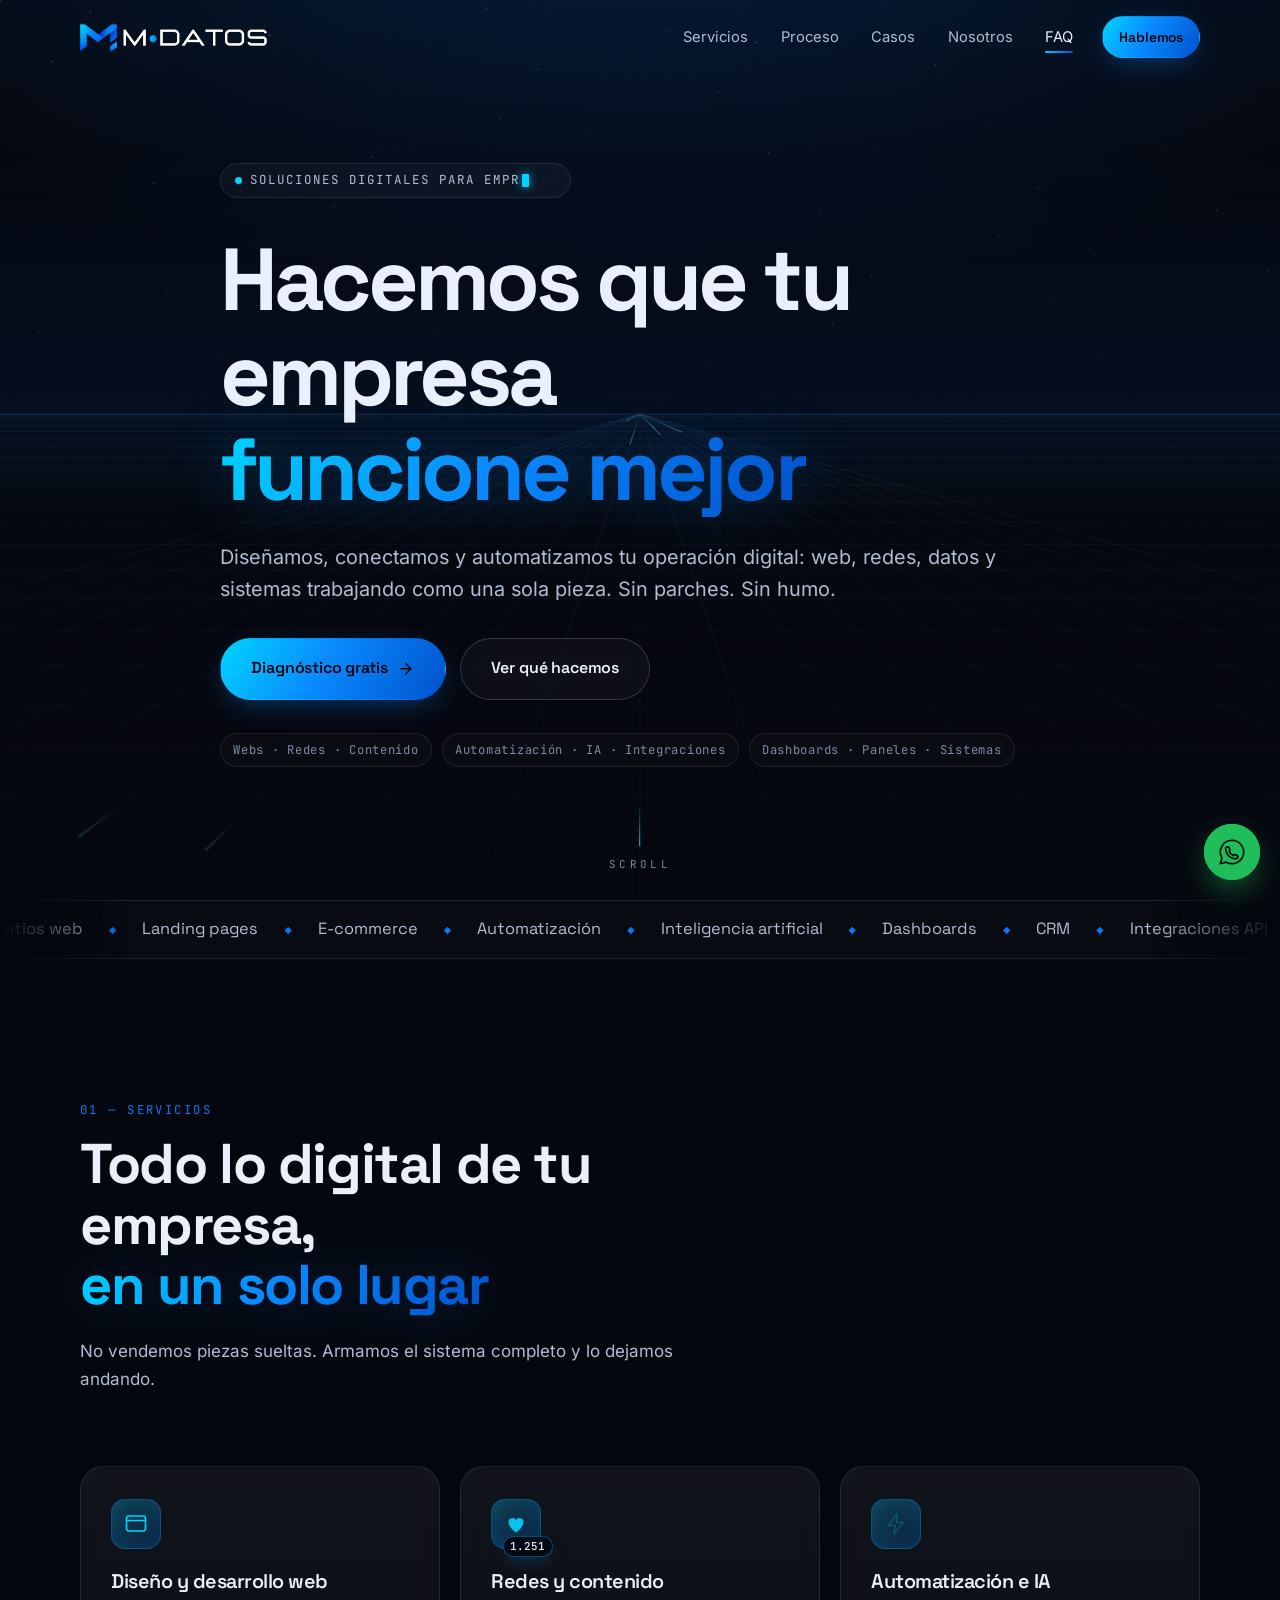
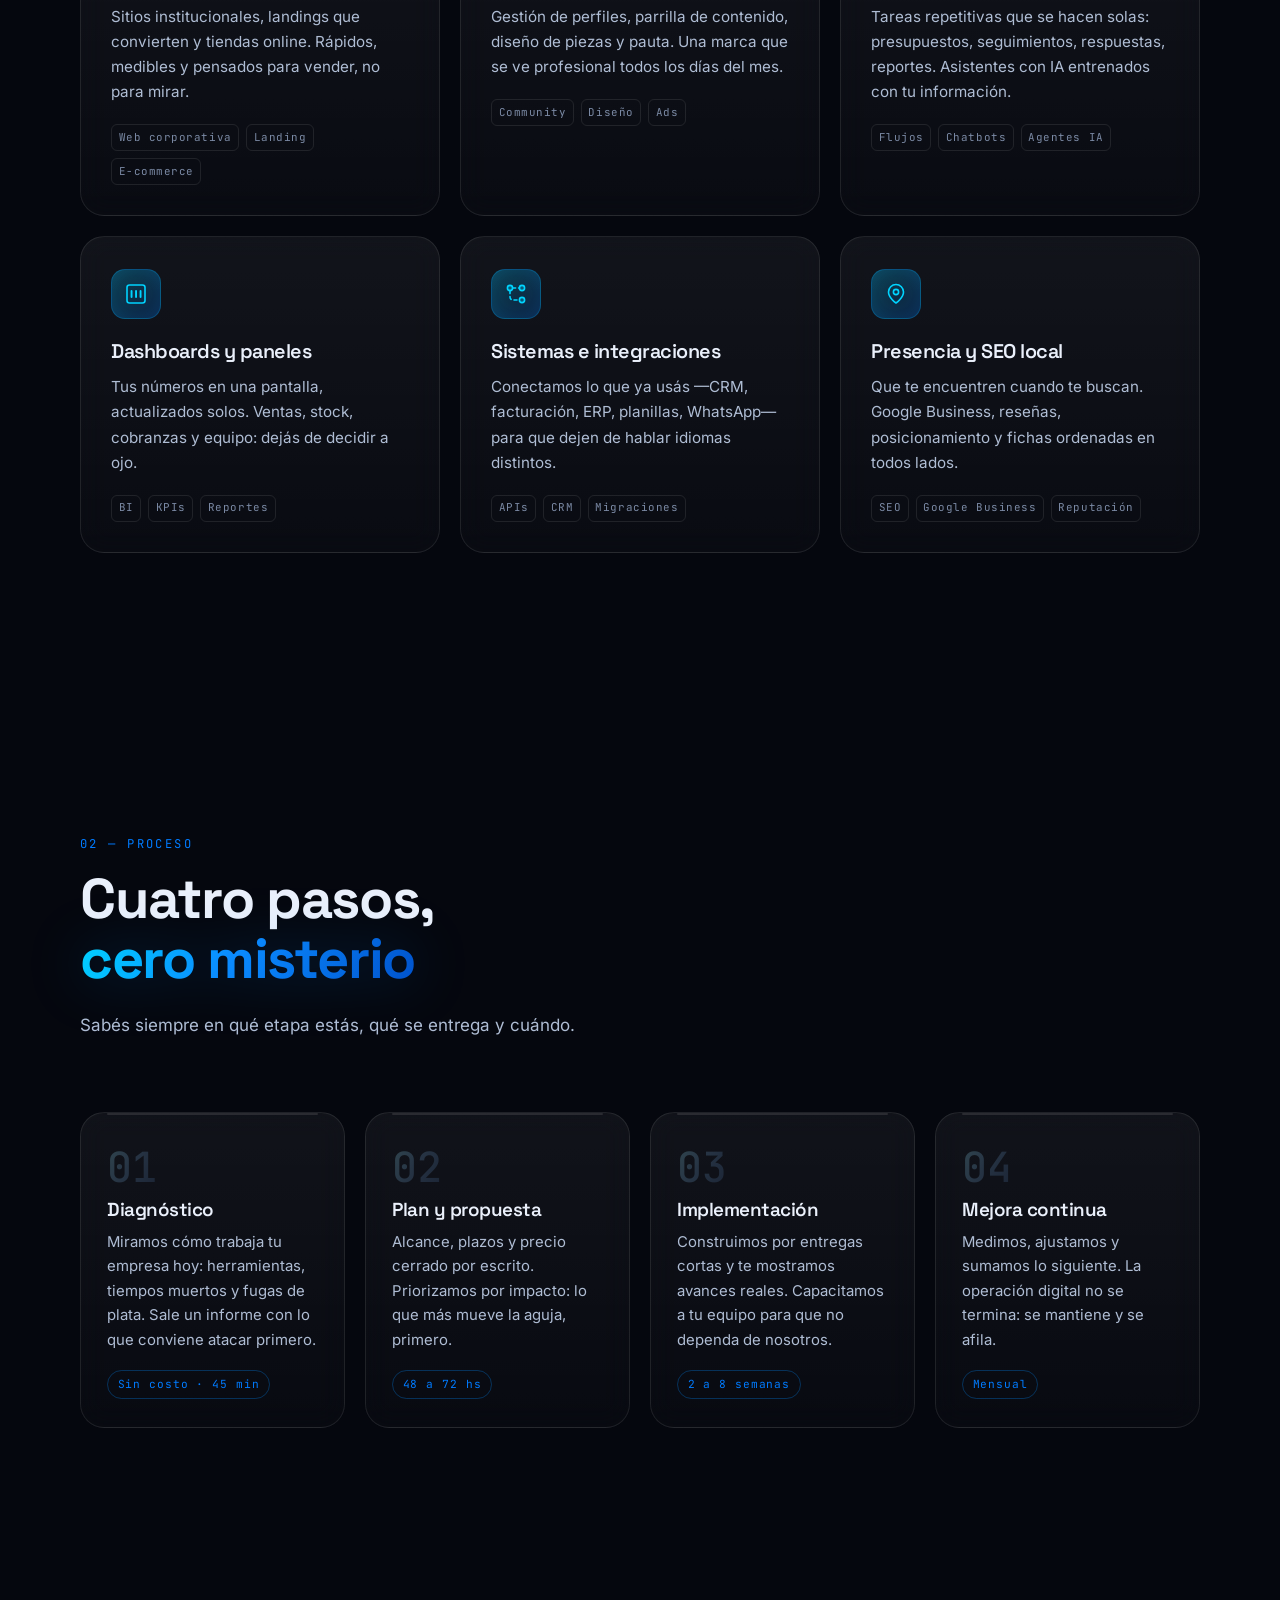
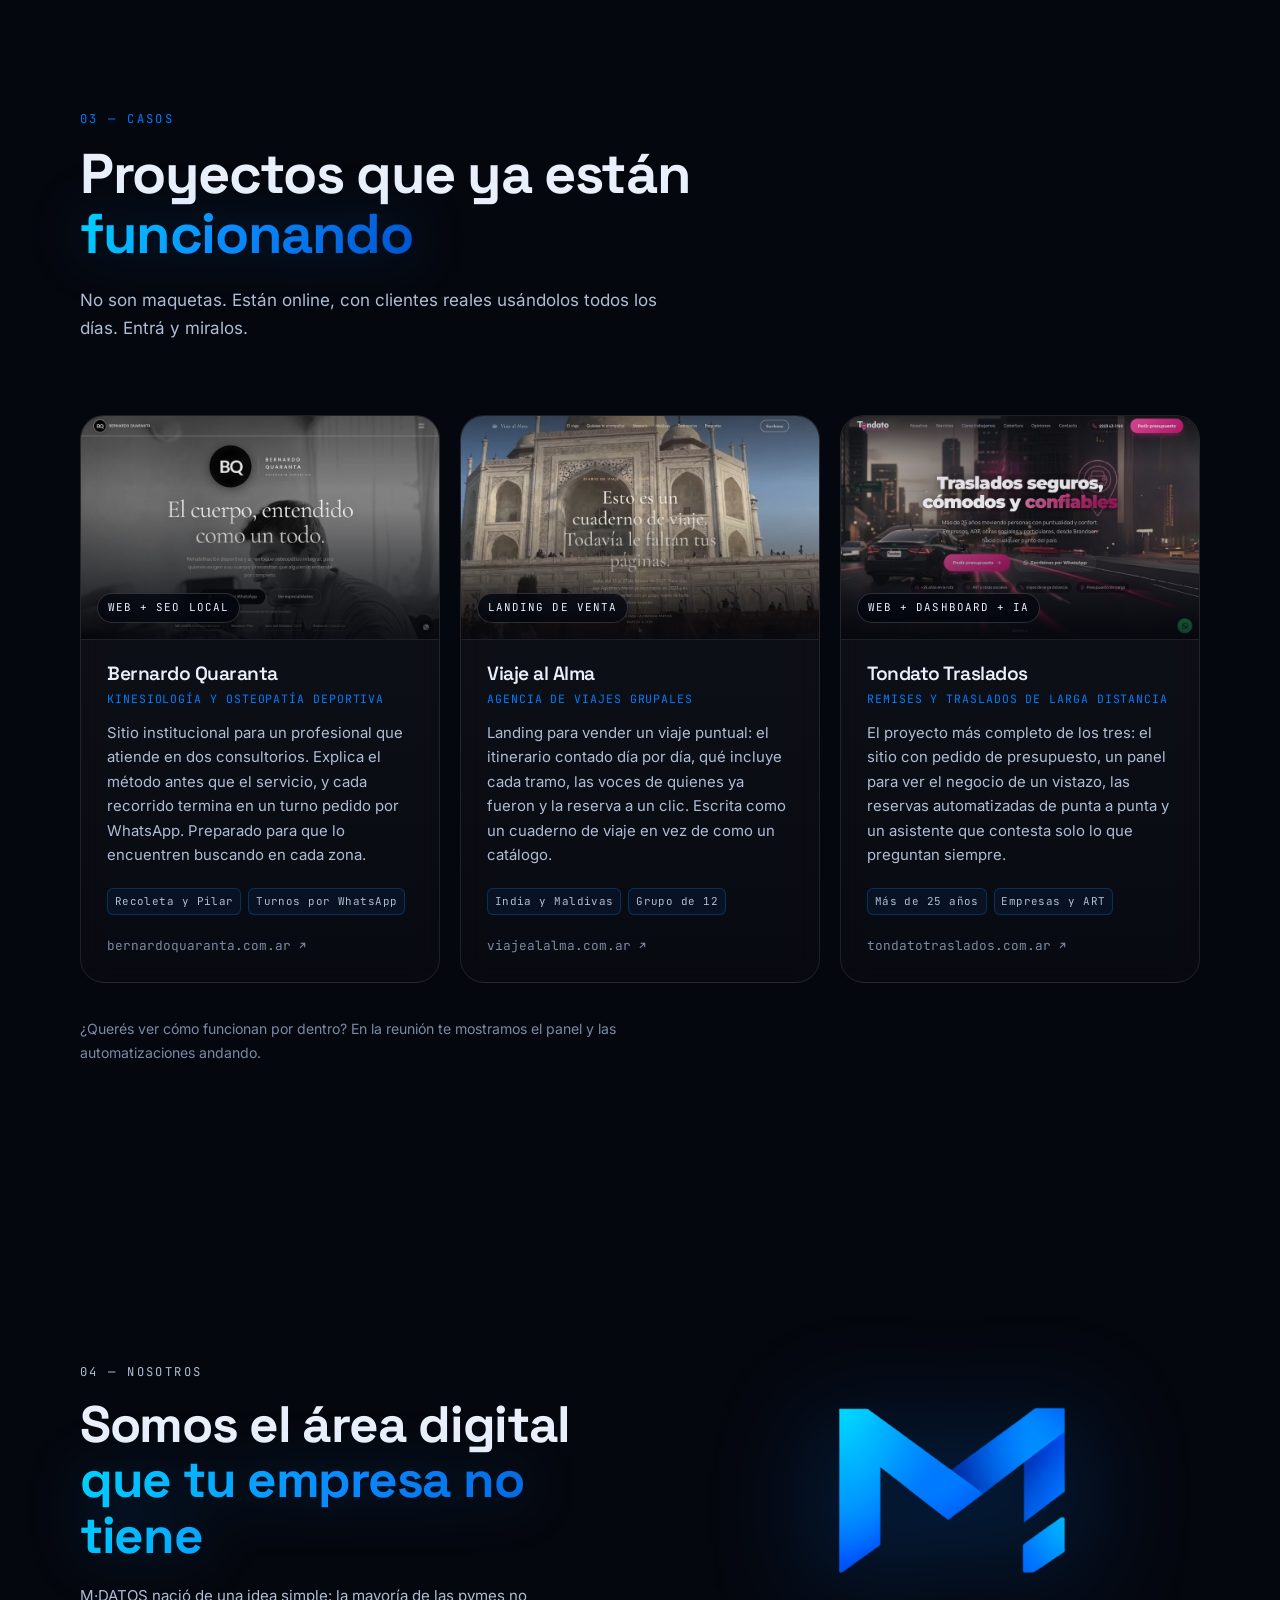
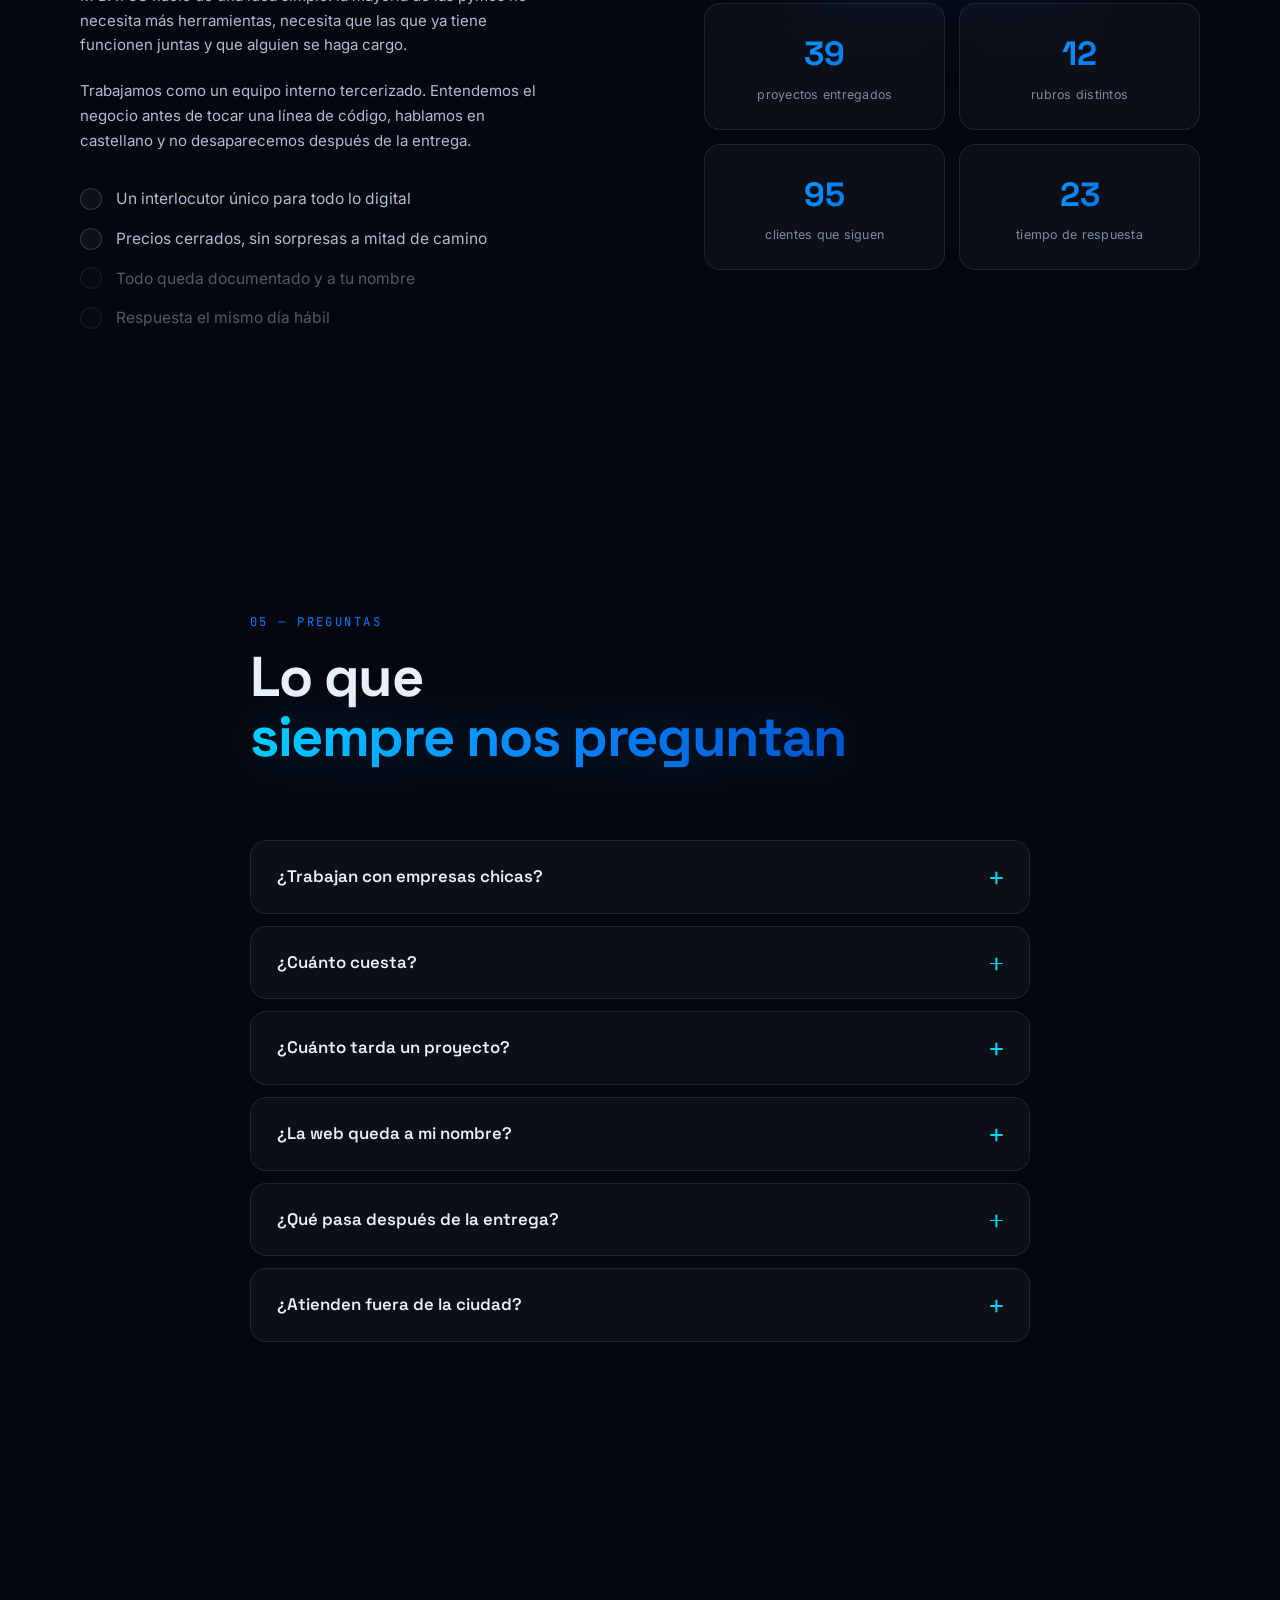
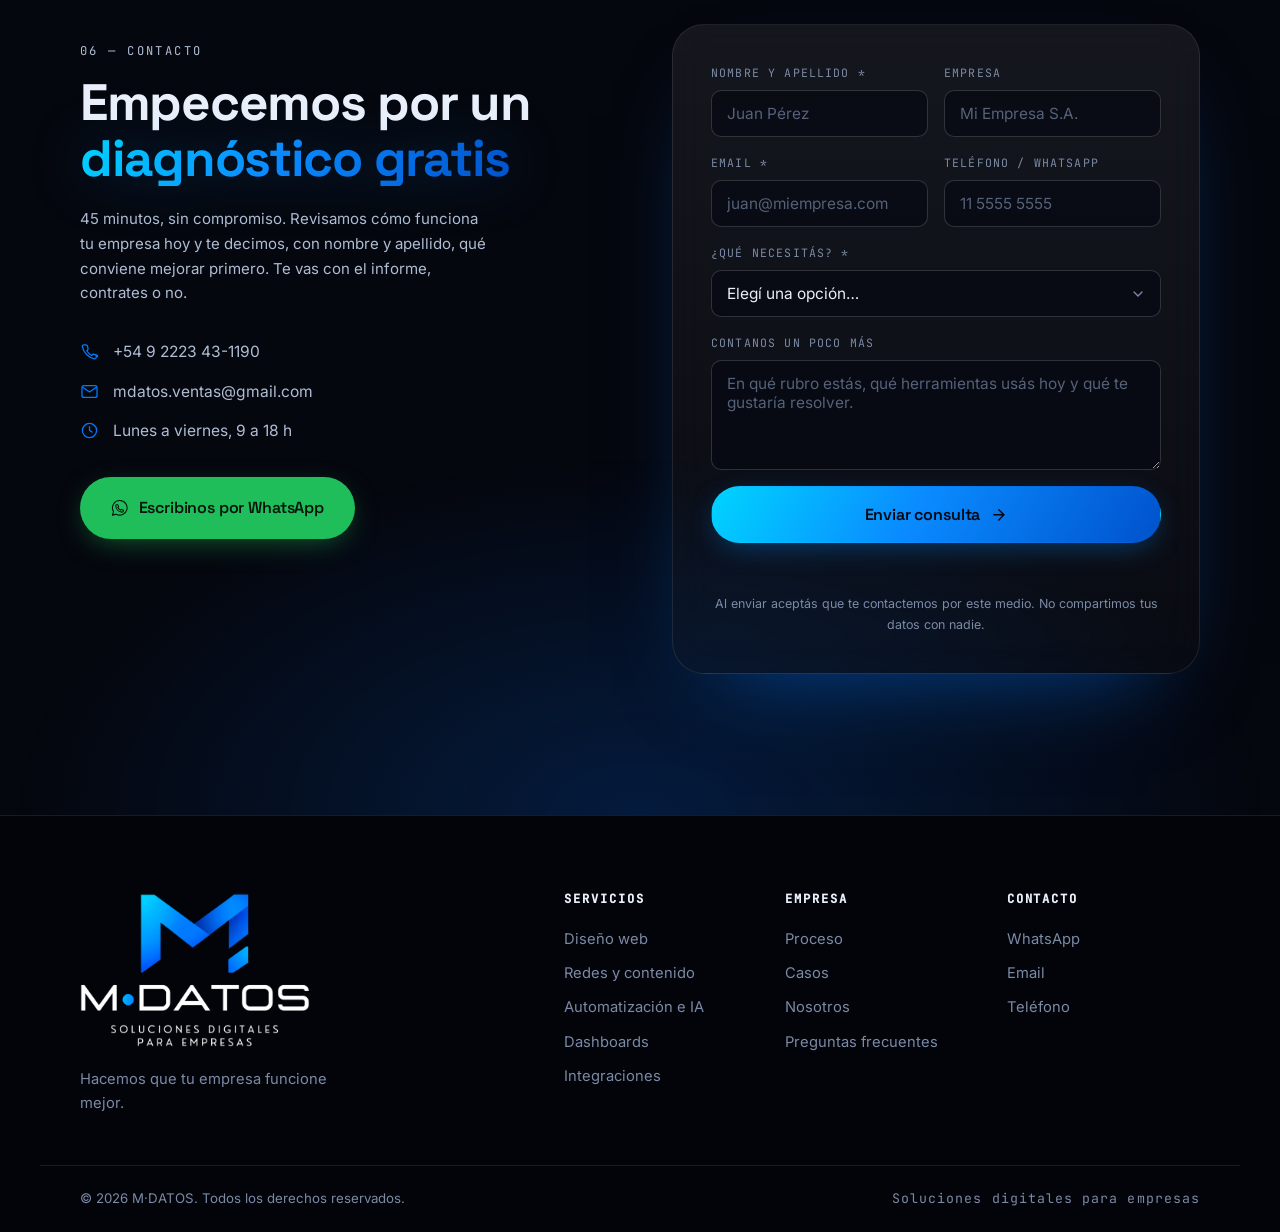
==== index.html @ f5fd7d8c "Dominio propio: og:image absoluto y salto de linea en CNAME Con mdatos.com.ar ya definido en el CNAM" ====
<!DOCTYPE html>
<html lang="es">
<head>
<meta charset="utf-8">
<meta name="viewport" content="width=device-width, initial-scale=1, viewport-fit=cover">
<title>M·DATOS — Soluciones digitales para empresas</title>
<meta name="description" content="Diseño web, redes, automatización con IA, dashboards e integraciones. Hacemos que tu empresa funcione mejor.">
<meta name="theme-color" content="#05070E">
<meta name="color-scheme" content="dark">

<link rel="icon" href="assets/brand/favicon.ico" sizes="any">
<link rel="icon" type="image/png" sizes="32x32" href="assets/brand/icon-32.png">
<link rel="apple-touch-icon" href="assets/brand/icon-180.png">
<link rel="manifest" href="site.webmanifest">
<link rel="canonical" href="https://mdatos.com.ar/">

<meta property="og:type" content="website">
<meta property="og:site_name" content="M·DATOS">
<meta property="og:title" content="M·DATOS — Soluciones digitales para empresas">
<meta property="og:description" content="Webs, redes, automatización con IA, dashboards e integraciones. Hacemos que tu empresa funcione mejor.">
<meta property="og:image" content="https://mdatos.com.ar/assets/brand/og.png">
<meta property="og:url" content="https://mdatos.com.ar/">
<meta property="og:image:width" content="1200">
<meta property="og:image:height" content="630">
<meta property="og:locale" content="es_AR">
<meta name="twitter:card" content="summary_large_image">

<link rel="preload" href="assets/fonts/space-grotesk-700-latin.woff2" as="font" type="font/woff2" crossorigin>
<link rel="preload" href="assets/fonts/inter-400-latin.woff2" as="font" type="font/woff2" crossorigin>
<link rel="stylesheet" href="assets/css/fonts.css">
<link rel="stylesheet" href="assets/css/style.css">
</head>
<body>

<!-- ============ FONDO ANIMADO (3 escenas encadenadas por scroll) ============ -->
<canvas id="fx" aria-hidden="true"></canvas>
<div class="fx-veil" aria-hidden="true"></div>
<div class="fx-grain" aria-hidden="true"></div>

<a class="skip" href="#servicios">Saltar al contenido</a>

<!-- ============ HEADER ============ -->
<header class="hdr" id="hdr">
  <div class="wrap hdr__in">
    <a class="hdr__logo" href="#top" aria-label="M·DATOS, inicio">
      <img src="assets/brand/logo-lockup-light.png" alt="M·DATOS" width="1382" height="200">
    </a>
    <nav class="nav" id="nav" aria-label="Principal">
      <a href="#servicios">Servicios</a>
      <a href="#proceso">Proceso</a>
      <a href="#casos">Casos</a>
      <a href="#nosotros">Nosotros</a>
      <a href="#faq">FAQ</a>
      <a class="btn btn--sm btn--primary" href="#contacto">Hablemos</a>
    </nav>
    <button class="burger" id="burger" aria-label="Abrir menú" aria-expanded="false" aria-controls="nav">
      <span></span><span></span><span></span>
    </button>
  </div>
</header>

<main id="top">

<!-- ============ HERO ============ -->
<section class="hero" id="hero">
  <div class="wrap hero__in">
    <p class="eyebrow reveal">
      <span class="dot"></span>
      <span class="type" data-type="Soluciones digitales para empresas">
        <span class="type__ghost" aria-hidden="true">Soluciones digitales para empresas</span>
        <span class="type__out" aria-hidden="true"></span>
      </span>
    </p>

    <h1 class="hero__title reveal" data-delay="1">
      Hacemos que tu empresa
      <span class="grad">funcione mejor</span>
    </h1>

    <p class="hero__sub reveal" data-delay="2">
      Diseñamos, conectamos y automatizamos tu operación digital: web, redes, datos y sistemas
      trabajando como una sola pieza. Sin parches. Sin humo.
    </p>

    <div class="hero__cta reveal" data-delay="3">
      <a class="btn btn--primary btn--lg" href="#contacto">
        Diagnóstico gratis
        <svg viewBox="0 0 24 24" aria-hidden="true"><path d="M5 12h13M12 5l7 7-7 7"/></svg>
      </a>
      <a class="btn btn--ghost btn--lg" href="#servicios">Ver qué hacemos</a>
    </div>

    <ul class="hero__pills reveal" data-delay="4">
      <li>Webs · Redes · Contenido</li>
      <li>Automatización · IA · Integraciones</li>
      <li>Dashboards · Paneles · Sistemas</li>
    </ul>
  </div>

  <div class="hero__scroll" aria-hidden="true"><span></span>scroll</div>
</section>

<!-- ============ MARQUEE ============ -->
<div class="marquee" aria-hidden="true">
  <div class="marquee__track">
    <span>Sitios web</span><i>◆</i><span>Landing pages</span><i>◆</i><span>E-commerce</span><i>◆</i>
    <span>Automatización</span><i>◆</i><span>Inteligencia artificial</span><i>◆</i><span>Dashboards</span><i>◆</i>
    <span>CRM</span><i>◆</i><span>Integraciones API</span><i>◆</i><span>Redes sociales</span><i>◆</i>
    <span>SEO local</span><i>◆</i><span>Identidad visual</span><i>◆</i><span>Soporte</span><i>◆</i>
  </div>
</div>

<!-- ============ SERVICIOS ============ -->
<section class="sec" id="servicios">
  <div class="wrap">
    <header class="sec__head reveal">
      <p class="kicker">01 — Servicios</p>
      <h2>Todo lo digital de tu empresa,<br><span class="grad">en un solo lugar</span></h2>
      <p class="sec__lead">No vendemos piezas sueltas. Armamos el sistema completo y lo dejamos andando.</p>
    </header>

    <div class="grid grid--3">

      <article class="card reveal" data-delay="1">
        <div class="card__ico">
          <svg viewBox="0 0 24 24" class="ai ai-web" aria-hidden="true">
            <rect x="2.5" y="4" width="19" height="15" rx="2.5"/>
            <path d="M2.5 8.5h19"/>
            <circle class="d d1" cx="5.8" cy="6.2" r=".75"/>
            <circle class="d d2" cx="8.3" cy="6.2" r=".75"/>
            <path class="ln l1" pathLength="1" d="M6 12h10"/>
            <path class="ln l2" pathLength="1" d="M6 15.2h6.5"/>
          </svg>
        </div>
        <h3>Diseño y desarrollo web</h3>
        <p>Sitios institucionales, landings que convierten y tiendas online. Rápidos, medibles y pensados para vender, no para mirar.</p>
        <ul class="tags"><li>Web corporativa</li><li>Landing</li><li>E-commerce</li></ul>
      </article>

      <article class="card reveal" data-delay="2">
        <div class="card__ico card__ico--likes">
          <svg viewBox="0 0 24 24" class="ai ai-like" aria-hidden="true">
            <path class="heart" d="M12 20.3c-1.1-.9-7.4-5-7.4-9.9A4 4 0 0 1 12 8a4 4 0 0 1 7.4 2.4c0 4.9-6.3 9-7.4 9.9Z"/>
            <circle class="ping" cx="12" cy="12" r="9"/>
          </svg>
          <span class="likes" data-likes aria-hidden="true">1.248</span>
        </div>
        <h3>Redes y contenido</h3>
        <p>Gestión de perfiles, parrilla de contenido, diseño de piezas y pauta. Una marca que se ve profesional todos los días del mes.</p>
        <ul class="tags"><li>Community</li><li>Diseño</li><li>Ads</li></ul>
      </article>

      <article class="card reveal" data-delay="3">
        <div class="card__ico">
          <svg viewBox="0 0 24 24" class="ai ai-bolt" aria-hidden="true">
            <path class="bolt-bg" d="M13 2 4.5 13.5H11L10 22l9-11.5h-6.5L13 2Z"/>
            <path class="bolt" pathLength="1" d="M13 2 4.5 13.5H11L10 22l9-11.5h-6.5L13 2Z"/>
          </svg>
        </div>
        <h3>Automatización e IA</h3>
        <p>Tareas repetitivas que se hacen solas: presupuestos, seguimientos, respuestas, reportes. Asistentes con IA entrenados con tu información.</p>
        <ul class="tags"><li>Flujos</li><li>Chatbots</li><li>Agentes IA</li></ul>
      </article>

      <article class="card reveal" data-delay="1">
        <div class="card__ico">
          <svg viewBox="0 0 24 24" class="ai ai-bars" aria-hidden="true">
            <rect x="3" y="3" width="18" height="18" rx="2.5"/>
            <rect class="b b1" x="6.6" y="8" width="1.9" height="8" rx=".95"/>
            <rect class="b b2" x="11.1" y="8" width="1.9" height="8" rx=".95"/>
            <rect class="b b3" x="15.6" y="8" width="1.9" height="8" rx=".95"/>
          </svg>
        </div>
        <h3>Dashboards y paneles</h3>
        <p>Tus números en una pantalla, actualizados solos. Ventas, stock, cobranzas y equipo: dejás de decidir a ojo.</p>
        <ul class="tags"><li>BI</li><li>KPIs</li><li>Reportes</li></ul>
      </article>

      <article class="card reveal" data-delay="2">
        <div class="card__ico">
          <svg viewBox="0 0 24 24" class="ai ai-net" aria-hidden="true">
            <path class="wire" d="M8.6 6H15.4M6 8.6V15a3 3 0 0 0 3 3h6.4"/>
            <circle class="n n1" cx="6" cy="6" r="2.6"/>
            <circle class="n n2" cx="18" cy="6" r="2.6"/>
            <circle class="n n3" cx="18" cy="18" r="2.6"/>
          </svg>
        </div>
        <h3>Sistemas e integraciones</h3>
        <p>Conectamos lo que ya usás —CRM, facturación, ERP, planillas, WhatsApp— para que dejen de hablar idiomas distintos.</p>
        <ul class="tags"><li>APIs</li><li>CRM</li><li>Migraciones</li></ul>
      </article>

      <article class="card reveal" data-delay="3">
        <div class="card__ico">
          <svg viewBox="0 0 24 24" class="ai ai-pin" aria-hidden="true">
            <circle class="radar" cx="12" cy="10" r="4"/>
            <g class="pin">
              <path d="M12 21s7.5-5.2 7.5-11a7.5 7.5 0 0 0-15 0c0 5.8 7.5 11 7.5 11Z"/>
              <circle cx="12" cy="10" r="2.6"/>
            </g>
          </svg>
        </div>
        <h3>Presencia y SEO local</h3>
        <p>Que te encuentren cuando te buscan. Google Business, reseñas, posicionamiento y fichas ordenadas en todos lados.</p>
        <ul class="tags"><li>SEO</li><li>Google Business</li><li>Reputación</li></ul>
      </article>

    </div>
  </div>
</section>

<!-- ============ PROCESO ============ -->
<section class="sec" id="proceso">
  <div class="wrap">
    <header class="sec__head reveal">
      <p class="kicker">02 — Proceso</p>
      <h2>Cuatro pasos,<br><span class="grad">cero misterio</span></h2>
      <p class="sec__lead">Sabés siempre en qué etapa estás, qué se entrega y cuándo.</p>
    </header>

    <ol class="steps">
      <li class="step reveal" data-delay="1">
        <span class="step__n">01</span>
        <h3>Diagnóstico</h3>
        <p>Miramos cómo trabaja tu empresa hoy: herramientas, tiempos muertos y fugas de plata. Sale un informe con lo que conviene atacar primero.</p>
        <span class="step__meta">Sin costo · 45 min</span>
      </li>
      <li class="step reveal" data-delay="2">
        <span class="step__n">02</span>
        <h3>Plan y propuesta</h3>
        <p>Alcance, plazos y precio cerrado por escrito. Priorizamos por impacto: lo que más mueve la aguja, primero.</p>
        <span class="step__meta">48 a 72 hs</span>
      </li>
      <li class="step reveal" data-delay="3">
        <span class="step__n">03</span>
        <h3>Implementación</h3>
        <p>Construimos por entregas cortas y te mostramos avances reales. Capacitamos a tu equipo para que no dependa de nosotros.</p>
        <span class="step__meta">2 a 8 semanas</span>
      </li>
      <li class="step reveal" data-delay="4">
        <span class="step__n">04</span>
        <h3>Mejora continua</h3>
        <p>Medimos, ajustamos y sumamos lo siguiente. La operación digital no se termina: se mantiene y se afila.</p>
        <span class="step__meta">Mensual</span>
      </li>
    </ol>
  </div>
</section>

<!-- ============ CASOS ============ -->
<section class="sec" id="casos">
  <div class="wrap">
    <header class="sec__head reveal">
      <p class="kicker">03 — Casos</p>
      <h2>Proyectos que ya están <span class="grad">funcionando</span></h2>
      <p class="sec__lead">No son maquetas. Están online, con clientes reales usándolos todos los días. Entrá y miralos.</p>
    </header>

    <div class="grid grid--3">
      <article class="case reveal" data-delay="1">
        <a class="case__media" href="https://www.bernardoquaranta.com.ar" target="_blank" rel="noopener" tabindex="-1" aria-hidden="true">
          <img src="assets/casos/quaranta.jpg" alt="Portada del sitio de Bernardo Quaranta, kinesiólogo y osteópata deportivo" width="880" height="550" loading="lazy">
          <span class="case__tag">Web + SEO local</span>
          <span class="case__go">Ver el sitio <svg viewBox="0 0 24 24" aria-hidden="true"><path d="M7 17 17 7M9 7h8v8"/></svg></span>
        </a>
        <div class="case__body">
          <h3>Bernardo Quaranta</h3>
          <p class="case__kind">Kinesiología y osteopatía deportiva</p>
          <p>Sitio institucional para un profesional que atiende en dos consultorios. Explica el método antes que el servicio, y cada recorrido termina en un turno pedido por WhatsApp. Preparado para que lo encuentren buscando en cada zona.</p>
          <ul class="case__facts"><li>Recoleta y Pilar</li><li>Turnos por WhatsApp</li></ul>
          <a class="case__link" href="https://www.bernardoquaranta.com.ar" target="_blank" rel="noopener">bernardoquaranta.com.ar <svg viewBox="0 0 24 24" aria-hidden="true"><path d="M7 17 17 7M9 7h8v8"/></svg></a>
        </div>
      </article>

      <article class="case reveal" data-delay="2">
        <a class="case__media" href="https://www.viajealalma.com.ar" target="_blank" rel="noopener" tabindex="-1" aria-hidden="true">
          <img src="assets/casos/viajealalma.jpg" alt="Portada del sitio Viaje al Alma, viaje grupal a India y Maldivas" width="880" height="550" loading="lazy">
          <span class="case__tag">Landing de venta</span>
          <span class="case__go">Ver el sitio <svg viewBox="0 0 24 24" aria-hidden="true"><path d="M7 17 17 7M9 7h8v8"/></svg></span>
        </a>
        <div class="case__body">
          <h3>Viaje al Alma</h3>
          <p class="case__kind">Agencia de viajes grupales</p>
          <p>Landing para vender un viaje puntual: el itinerario contado día por día, qué incluye cada tramo, las voces de quienes ya fueron y la reserva a un clic. Escrita como un cuaderno de viaje en vez de como un catálogo.</p>
          <ul class="case__facts"><li>India y Maldivas</li><li>Grupo de 12</li></ul>
          <a class="case__link" href="https://www.viajealalma.com.ar" target="_blank" rel="noopener">viajealalma.com.ar <svg viewBox="0 0 24 24" aria-hidden="true"><path d="M7 17 17 7M9 7h8v8"/></svg></a>
        </div>
      </article>

      <article class="case reveal" data-delay="3">
        <a class="case__media" href="https://www.tondatotraslados.com.ar" target="_blank" rel="noopener" tabindex="-1" aria-hidden="true">
          <img src="assets/casos/tondato.jpg" alt="Portada del sitio de Tondato Traslados, remises y traslados desde Brandsen" width="880" height="550" loading="lazy">
          <span class="case__tag">Web + Dashboard + IA</span>
          <span class="case__go">Ver el sitio <svg viewBox="0 0 24 24" aria-hidden="true"><path d="M7 17 17 7M9 7h8v8"/></svg></span>
        </a>
        <div class="case__body">
          <h3>Tondato Traslados</h3>
          <p class="case__kind">Remises y traslados de larga distancia</p>
          <p>El proyecto más completo de los tres: el sitio con pedido de presupuesto, un panel para ver el negocio de un vistazo, las reservas automatizadas de punta a punta y un asistente que contesta solo lo que preguntan siempre.</p>
          <ul class="case__facts"><li>Más de 25 años</li><li>Empresas y ART</li></ul>
          <a class="case__link" href="https://www.tondatotraslados.com.ar" target="_blank" rel="noopener">tondatotraslados.com.ar <svg viewBox="0 0 24 24" aria-hidden="true"><path d="M7 17 17 7M9 7h8v8"/></svg></a>
        </div>
      </article>
    </div>

    <p class="note reveal">¿Querés ver cómo funcionan por dentro? En la reunión te mostramos el panel y las automatizaciones andando.</p>
  </div>
</section>

<!-- ============ NOSOTROS ============ -->
<section class="sec" id="nosotros">
  <div class="wrap about">
    <div class="about__txt reveal">
      <p class="kicker">04 — Nosotros</p>
      <h2>Somos el área digital<br><span class="grad">que tu empresa no tiene</span></h2>
      <p>M·DATOS nació de una idea simple: la mayoría de las pymes no necesita más herramientas, necesita que las que ya tiene funcionen juntas y que alguien se haga cargo.</p>
      <p>Trabajamos como un equipo interno tercerizado. Entendemos el negocio antes de tocar una línea de código, hablamos en castellano y no desaparecemos después de la entrega.</p>
      <ul class="checks">
        <li>
          <span class="check" aria-hidden="true">
            <svg viewBox="0 0 24 24"><path pathLength="1" d="m6 12.4 4.2 4.2L18.2 7.8"/></svg>
          </span>Un interlocutor único para todo lo digital
        </li>
        <li>
          <span class="check" aria-hidden="true">
            <svg viewBox="0 0 24 24"><path pathLength="1" d="m6 12.4 4.2 4.2L18.2 7.8"/></svg>
          </span>Precios cerrados, sin sorpresas a mitad de camino
        </li>
        <li>
          <span class="check" aria-hidden="true">
            <svg viewBox="0 0 24 24"><path pathLength="1" d="m6 12.4 4.2 4.2L18.2 7.8"/></svg>
          </span>Todo queda documentado y a tu nombre
        </li>
        <li>
          <span class="check" aria-hidden="true">
            <svg viewBox="0 0 24 24"><path pathLength="1" d="m6 12.4 4.2 4.2L18.2 7.8"/></svg>
          </span>Respuesta el mismo día hábil
        </li>
      </ul>
    </div>
    <div class="about__side reveal" data-delay="2">
      <img class="about__mark" src="assets/brand/mark.png" alt="" width="900" height="661" loading="lazy">
      <div class="stats">
        <div><b data-count="40">0</b><span>proyectos entregados</span></div>
        <div><b data-count="12">0</b><span>rubros distintos</span></div>
        <div><b data-count="98" data-suffix="%">0</b><span>clientes que siguen</span></div>
        <div><b data-count="24" data-suffix="h">0</b><span>tiempo de respuesta</span></div>
      </div>
    </div>
  </div>
</section>

<!-- ============ FAQ ============ -->
<section class="sec" id="faq">
  <div class="wrap wrap--narrow">
    <header class="sec__head reveal">
      <p class="kicker">05 — Preguntas</p>
      <h2>Lo que <span class="grad">siempre nos preguntan</span></h2>
    </header>

    <div class="faq reveal">
      <details>
        <summary>¿Trabajan con empresas chicas?</summary>
        <div><p>Sí. La mayoría de nuestros clientes son pymes de entre 2 y 50 personas. Armamos el alcance según el tamaño y el momento de cada empresa: se puede empezar por una sola pieza y crecer desde ahí.</p></div>
      </details>
      <details>
        <summary>¿Cuánto cuesta?</summary>
        <div><p>Depende del alcance, pero siempre con precio cerrado antes de empezar. Después del diagnóstico te pasamos una propuesta con el detalle de lo que incluye, los plazos y el valor. Sin costos ocultos ni horas extra sorpresa.</p></div>
      </details>
      <details>
        <summary>¿Cuánto tarda un proyecto?</summary>
        <div><p>Una landing sale en 1 o 2 semanas. Un sitio completo, entre 3 y 5. Las automatizaciones y dashboards dependen de los sistemas a conectar, normalmente entre 2 y 8 semanas. Entregamos por partes, así ves avances desde la primera semana.</p></div>
      </details>
      <details>
        <summary>¿La web queda a mi nombre?</summary>
        <div><p>Siempre. El dominio, el hosting y todas las cuentas quedan a nombre de tu empresa, con tus accesos. Nada queda atado a nosotros: si algún día querés seguir con otro equipo, te llevás todo documentado.</p></div>
      </details>
      <details>
        <summary>¿Qué pasa después de la entrega?</summary>
        <div><p>Podés quedarte con el proyecto cerrado o contratar mantenimiento mensual: actualizaciones, soporte, cambios de contenido, monitoreo y mejoras. La mayoría elige el mensual, pero no es obligatorio.</p></div>
      </details>
      <details>
        <summary>¿Atienden fuera de la ciudad?</summary>
        <div><p>Sí, trabajamos con clientes de todo el país de forma remota. Reuniones por video, avances compartidos online y todo por escrito. Si estás cerca, también nos sentamos en tu oficina.</p></div>
      </details>
    </div>
  </div>
</section>

<!-- ============ CONTACTO ============ -->
<section class="sec sec--contact" id="contacto">
  <div class="wrap contact">
    <div class="contact__txt reveal">
      <p class="kicker">06 — Contacto</p>
      <h2>Empecemos por un<br><span class="grad">diagnóstico gratis</span></h2>
      <p>45 minutos, sin compromiso. Revisamos cómo funciona tu empresa hoy y te decimos, con nombre y apellido, qué conviene mejorar primero. Te vas con el informe, contrates o no.</p>

      <ul class="contact__list">
        <li>
          <svg viewBox="0 0 24 24" aria-hidden="true"><path d="M20.5 16.8v2.4a2 2 0 0 1-2.2 2A19.6 19.6 0 0 1 3 5.7 2 2 0 0 1 5 3.5h2.4a2 2 0 0 1 2 1.7c.1 1 .4 1.9.7 2.8a2 2 0 0 1-.5 2.1l-1 1a16 16 0 0 0 6 6l1-1a2 2 0 0 1 2.1-.5c.9.3 1.8.6 2.8.7a2 2 0 0 1 1.7 2Z"/></svg>
          <a data-tel href="#">Cargando…</a>
        </li>
        <li>
          <svg viewBox="0 0 24 24" aria-hidden="true"><rect x="2.5" y="4.5" width="19" height="15" rx="2.5"/><path d="m3.5 6.5 8.5 6 8.5-6"/></svg>
          <a data-mail href="#">Cargando…</a>
        </li>
        <li>
          <svg viewBox="0 0 24 24" aria-hidden="true"><circle cx="12" cy="12" r="9"/><path d="M12 7v5l3.2 2"/></svg>
          <span>Lunes a viernes, 9 a 18 h</span>
        </li>
      </ul>

      <a class="btn btn--wa btn--lg" data-wa href="#">
        <svg viewBox="0 0 24 24" aria-hidden="true"><path d="M12 2a10 10 0 0 0-8.6 15.1L2 22l5.1-1.3A10 10 0 1 0 12 2Z"/><path d="M8.6 7.6c.3 0 .6 0 .8.5l.9 2c.1.3 0 .6-.2.8l-.6.6a7.6 7.6 0 0 0 3.6 3.6l.6-.7c.2-.2.5-.3.8-.2l2 .9c.4.2.5.5.5.8 0 1.2-1 2-2.1 2a9 9 0 0 1-8.4-8.4c0-1.1.8-2 1.9-2Z"/></svg>
        Escribinos por WhatsApp
      </a>
    </div>

    <form class="form reveal" data-delay="2" id="form" novalidate>
      <div class="form__row">
        <label class="field">
          <span>Nombre y apellido *</span>
          <input type="text" name="nombre" required autocomplete="name" placeholder="Juan Pérez">
        </label>
        <label class="field">
          <span>Empresa</span>
          <input type="text" name="empresa" autocomplete="organization" placeholder="Mi Empresa S.A.">
        </label>
      </div>
      <div class="form__row">
        <label class="field">
          <span>Email *</span>
          <input type="email" name="email" required autocomplete="email" placeholder="juan@miempresa.com">
        </label>
        <label class="field">
          <span>Teléfono / WhatsApp</span>
          <input type="tel" name="telefono" autocomplete="tel" placeholder="11 5555 5555">
        </label>
      </div>
      <label class="field">
        <span>¿Qué necesitás? *</span>
        <select name="servicio" required>
          <option value="">Elegí una opción…</option>
          <option>Sitio web o landing</option>
          <option>Tienda online</option>
          <option>Redes sociales y contenido</option>
          <option>Automatización e IA</option>
          <option>Dashboard o panel de control</option>
          <option>Integrar sistemas que ya uso</option>
          <option>Mejora digital integral</option>
          <option>Todavía no sé, necesito asesoramiento</option>
        </select>
      </label>
      <label class="field">
        <span>Contanos un poco más</span>
        <textarea name="mensaje" rows="4" placeholder="En qué rubro estás, qué herramientas usás hoy y qué te gustaría resolver."></textarea>
      </label>

      <input type="text" name="_gotcha" tabindex="-1" autocomplete="off" aria-hidden="true" class="honey">

      <button class="btn btn--primary btn--lg btn--full" type="submit">
        <span>Enviar consulta</span>
        <svg viewBox="0 0 24 24" aria-hidden="true"><path d="M5 12h13M12 5l7 7-7 7"/></svg>
      </button>
      <p class="form__msg" id="formMsg" role="status" aria-live="polite"></p>
      <p class="form__legal">Al enviar aceptás que te contactemos por este medio. No compartimos tus datos con nadie.</p>
    </form>
  </div>
</section>

</main>

<!-- ============ FOOTER ============ -->
<footer class="ftr">
  <div class="wrap ftr__in">
    <div class="ftr__brand">
      <img src="assets/brand/logo-stacked-light.png" alt="M·DATOS — Soluciones digitales para empresas" width="1200" height="803" loading="lazy">
      <p>Hacemos que tu empresa funcione mejor.</p>
    </div>
    <nav class="ftr__nav" aria-label="Pie de página">
      <div>
        <h4>Servicios</h4>
        <a href="#servicios">Diseño web</a>
        <a href="#servicios">Redes y contenido</a>
        <a href="#servicios">Automatización e IA</a>
        <a href="#servicios">Dashboards</a>
        <a href="#servicios">Integraciones</a>
      </div>
      <div>
        <h4>Empresa</h4>
        <a href="#proceso">Proceso</a>
        <a href="#casos">Casos</a>
        <a href="#nosotros">Nosotros</a>
        <a href="#faq">Preguntas frecuentes</a>
      </div>
      <div>
        <h4>Contacto</h4>
        <a data-wa href="#">WhatsApp</a>
        <a data-mail href="#">Email</a>
        <a data-tel href="#">Teléfono</a>
      </div>
    </nav>
  </div>
  <div class="wrap ftr__bot">
    <p>© <span id="yr">2026</span> M·DATOS. Todos los derechos reservados.</p>
    <p class="ftr__mono">Soluciones digitales para empresas</p>
  </div>
</footer>

<a class="wa-float" data-wa href="#" aria-label="Escribinos por WhatsApp">
  <svg viewBox="0 0 24 24" aria-hidden="true"><path d="M12 2a10 10 0 0 0-8.6 15.1L2 22l5.1-1.3A10 10 0 1 0 12 2Z"/><path d="M8.6 7.6c.3 0 .6 0 .8.5l.9 2c.1.3 0 .6-.2.8l-.6.6a7.6 7.6 0 0 0 3.6 3.6l.6-.7c.2-.2.5-.3.8-.2l2 .9c.4.2.5.5.5.8 0 1.2-1 2-2.1 2a9 9 0 0 1-8.4-8.4c0-1.1.8-2 1.9-2Z"/></svg>
</a>

<script src="assets/js/config.js"></script>
<script src="assets/js/scene.js" defer></script>
<script src="assets/js/main.js" defer></script>

<script type="application/ld+json">
{
  "@context": "https://schema.org",
  "@type": "ProfessionalService",
  "name": "M·DATOS",
  "description": "Soluciones digitales para empresas: diseño web, redes sociales, automatización con IA, dashboards e integración de sistemas.",
  "slogan": "Hacemos que tu empresa funcione mejor",
  "url": "https://mdatos.com.ar/",
  "logo": "https://mdatos.com.ar/assets/brand/icon-512.png",
  "telephone": "+54-9-2223-431190",
  "email": "mdatos.ventas@gmail.com",
  "areaServed": "AR",
  "availableLanguage": "es",
  "priceRange": "$$",
  "openingHours": "Mo-Fr 09:00-18:00"
}
</script>
</body>
</html>
---- assets/css/fonts.css ----
/* M·DATOS — fuentes autoalojadas (Space Grotesk, Inter, JetBrains Mono · OFL) */
@font-face {
  font-family: 'Inter';
  font-style: normal;
  font-weight: 400;
  font-display: swap;
  src: url('../fonts/inter-400-latin.woff2') format('woff2');
  unicode-range: U+0000-00FF, U+0131, U+0152-0153, U+02BB-02BC, U+02C6, U+02DA, U+02DC, U+0304, U+0308, U+0329, U+2000-206F, U+20AC, U+2122, U+2191, U+2193, U+2212, U+2215, U+FEFF, U+FFFD;
}
@font-face {
  font-family: 'Inter';
  font-style: normal;
  font-weight: 500;
  font-display: swap;
  src: url('../fonts/inter-500-latin.woff2') format('woff2');
  unicode-range: U+0000-00FF, U+0131, U+0152-0153, U+02BB-02BC, U+02C6, U+02DA, U+02DC, U+0304, U+0308, U+0329, U+2000-206F, U+20AC, U+2122, U+2191, U+2193, U+2212, U+2215, U+FEFF, U+FFFD;
}
@font-face {
  font-family: 'Inter';
  font-style: normal;
  font-weight: 600;
  font-display: swap;
  src: url('../fonts/inter-600-latin.woff2') format('woff2');
  unicode-range: U+0000-00FF, U+0131, U+0152-0153, U+02BB-02BC, U+02C6, U+02DA, U+02DC, U+0304, U+0308, U+0329, U+2000-206F, U+20AC, U+2122, U+2191, U+2193, U+2212, U+2215, U+FEFF, U+FFFD;
}
@font-face {
  font-family: 'JetBrains Mono';
  font-style: normal;
  font-weight: 400;
  font-display: swap;
  src: url('../fonts/jetbrains-mono-400-latin.woff2') format('woff2');
  unicode-range: U+0000-00FF, U+0131, U+0152-0153, U+02BB-02BC, U+02C6, U+02DA, U+02DC, U+0304, U+0308, U+0329, U+2000-206F, U+20AC, U+2122, U+2191, U+2193, U+2212, U+2215, U+FEFF, U+FFFD;
}
@font-face {
  font-family: 'JetBrains Mono';
  font-style: normal;
  font-weight: 500;
  font-display: swap;
  src: url('../fonts/jetbrains-mono-500-latin.woff2') format('woff2');
  unicode-range: U+0000-00FF, U+0131, U+0152-0153, U+02BB-02BC, U+02C6, U+02DA, U+02DC, U+0304, U+0308, U+0329, U+2000-206F, U+20AC, U+2122, U+2191, U+2193, U+2212, U+2215, U+FEFF, U+FFFD;
}
@font-face {
  font-family: 'Space Grotesk';
  font-style: normal;
  font-weight: 400;
  font-display: swap;
  src: url('../fonts/space-grotesk-400-latin.woff2') format('woff2');
  unicode-range: U+0000-00FF, U+0131, U+0152-0153, U+02BB-02BC, U+02C6, U+02DA, U+02DC, U+0304, U+0308, U+0329, U+2000-206F, U+20AC, U+2122, U+2191, U+2193, U+2212, U+2215, U+FEFF, U+FFFD;
}
@font-face {
  font-family: 'Space Grotesk';
  font-style: normal;
  font-weight: 500;
  font-display: swap;
  src: url('../fonts/space-grotesk-500-latin.woff2') format('woff2');
  unicode-range: U+0000-00FF, U+0131, U+0152-0153, U+02BB-02BC, U+02C6, U+02DA, U+02DC, U+0304, U+0308, U+0329, U+2000-206F, U+20AC, U+2122, U+2191, U+2193, U+2212, U+2215, U+FEFF, U+FFFD;
}
@font-face {
  font-family: 'Space Grotesk';
  font-style: normal;
  font-weight: 600;
  font-display: swap;
  src: url('../fonts/space-grotesk-600-latin.woff2') format('woff2');
  unicode-range: U+0000-00FF, U+0131, U+0152-0153, U+02BB-02BC, U+02C6, U+02DA, U+02DC, U+0304, U+0308, U+0329, U+2000-206F, U+20AC, U+2122, U+2191, U+2193, U+2212, U+2215, U+FEFF, U+FFFD;
}
@font-face {
  font-family: 'Space Grotesk';
  font-style: normal;
  font-weight: 700;
  font-display: swap;
  src: url('../fonts/space-grotesk-700-latin.woff2') format('woff2');
  unicode-range: U+0000-00FF, U+0131, U+0152-0153, U+02BB-02BC, U+02C6, U+02DA, U+02DC, U+0304, U+0308, U+0329, U+2000-206F, U+20AC, U+2122, U+2191, U+2193, U+2212, U+2215, U+FEFF, U+FFFD;
}
---- assets/css/style.css ----
/* =========================================================
   M·DATOS — hoja de estilos única
   Paleta tomada del logo: azul #007BFF → cian #00D4FF sobre negro
   ========================================================= */

:root{
  --bg:#05070E;
  --bg-2:#080C16;
  --panel:rgba(255,255,255,.035);
  --panel-2:rgba(255,255,255,.06);
  --line:rgba(255,255,255,.09);
  --line-2:rgba(255,255,255,.16);

  --blue:#007BFF;
  --blue-d:#0052CC;
  --cyan:#00D4FF;
  --glow:rgba(0,140,255,.45);

  --ink:#EAF0FB;
  --ink-2:#AFBDD4;
  --muted:#7B8AA5;

  --grad:linear-gradient(120deg,#00D4FF 0%,#0A8BFF 45%,#0052CC 100%);

  --r-sm:10px; --r:16px; --r-lg:24px; --r-xl:32px;
  --wrap:1200px;
  --pad:clamp(20px,5vw,40px);
  --sec-y:clamp(80px,11vw,150px);

  --f-display:"Space Grotesk",system-ui,sans-serif;
  --f-body:"Inter",system-ui,-apple-system,sans-serif;
  --f-mono:"JetBrains Mono",ui-monospace,monospace;

  --ease:cubic-bezier(.22,1,.36,1);
}

*,*::before,*::after{box-sizing:border-box}
html{scroll-behavior:smooth;-webkit-text-size-adjust:100%}
body{
  margin:0;
  background:var(--bg);
  color:var(--ink);
  font-family:var(--f-body);
  font-size:clamp(15px,1.05vw,17px);
  line-height:1.65;
  overflow-x:hidden;
  -webkit-font-smoothing:antialiased;
}
img{max-width:100%;height:auto;display:block}
a{color:inherit;text-decoration:none}
h1,h2,h3,h4{font-family:var(--f-display);line-height:1.08;letter-spacing:-.025em;margin:0;font-weight:600}
p{margin:0}
ul,ol{margin:0;padding:0;list-style:none}
svg{width:100%;height:100%;fill:none;stroke:currentColor;stroke-width:1.6;stroke-linecap:round;stroke-linejoin:round}

::selection{background:var(--blue);color:#fff}

:focus-visible{outline:2px solid var(--cyan);outline-offset:3px;border-radius:4px}

.skip{position:fixed;top:-100px;left:16px;z-index:999;background:var(--blue);color:#fff;padding:12px 18px;border-radius:0 0 12px 12px;transition:top .2s}
.skip:focus{top:0}

.wrap{width:100%;max-width:var(--wrap);margin-inline:auto;padding-inline:var(--pad)}
.wrap--narrow{max-width:860px}

/* ---------- Fondo animado ---------- */
#fx{position:fixed;inset:0;width:100%;height:100%;z-index:0;display:block;pointer-events:none}
.fx-veil{
  position:fixed;inset:0;z-index:1;pointer-events:none;
  background:
    radial-gradient(120% 70% at 50% -10%,rgba(0,123,255,.18),transparent 60%),
    linear-gradient(180deg,rgba(5,7,14,0) 0%,rgba(5,7,14,.62) 52%,rgba(5,7,14,.9) 100%);
}
.fx-grain{
  position:fixed;inset:0;z-index:2;pointer-events:none;opacity:.35;mix-blend-mode:overlay;
  background-image:url("data:image/svg+xml,%3Csvg xmlns='http://www.w3.org/2000/svg' width='160' height='160'%3E%3Cfilter id='n'%3E%3CfeTurbulence type='fractalNoise' baseFrequency='.85' numOctaves='3'/%3E%3C/filter%3E%3Crect width='160' height='160' filter='url(%23n)' opacity='.5'/%3E%3C/svg%3E");
}
main,.hdr,.ftr,.wa-float{position:relative;z-index:3}

/* ---------- Botones ---------- */
.btn{
  --bh:0;
  position:relative;display:inline-flex;align-items:center;justify-content:center;gap:.6em;
  font-family:var(--f-display);font-weight:600;font-size:.95rem;letter-spacing:-.01em;
  padding:.85em 1.5em;border-radius:100px;border:1px solid transparent;
  cursor:pointer;white-space:nowrap;isolation:isolate;
  transition:transform .35s var(--ease),box-shadow .35s var(--ease),border-color .3s,background .3s,color .3s;
}
.btn svg{width:1.1em;height:1.1em;flex:none;stroke-width:2}
.btn--lg{padding:1.05em 1.9em;font-size:1rem}
.btn--sm{padding:.6em 1.15em;font-size:.86rem}
.btn--full{width:100%}

.btn--primary{background:var(--grad);color:#02060f;box-shadow:0 8px 30px -8px var(--glow)}
.btn--primary::after{
  content:"";position:absolute;inset:0;border-radius:inherit;z-index:-1;
  background:linear-gradient(120deg,#5FE4FF,#3AA0FF,#0A63E0);opacity:0;transition:opacity .35s;
}
.btn--primary:hover{transform:translateY(-2px);box-shadow:0 16px 44px -10px var(--glow)}
.btn--primary:hover::after{opacity:1}

.btn--ghost{background:var(--panel);color:var(--ink);border-color:var(--line-2);backdrop-filter:blur(10px)}
.btn--ghost:hover{background:var(--panel-2);border-color:rgba(0,180,255,.5);transform:translateY(-2px)}

.btn--wa{background:#1FBE5B;color:#04160b;box-shadow:0 8px 30px -10px rgba(31,190,91,.6)}
.btn--wa:hover{background:#2AD56A;transform:translateY(-2px)}
.btn--wa svg{stroke-width:1.5}

.btn:active{transform:translateY(0) scale(.985)}

/* ---------- Header ---------- */
.hdr{position:fixed;top:0;left:0;right:0;z-index:60;transition:background .4s,border-color .4s,backdrop-filter .4s}
.hdr::after{content:"";position:absolute;inset:0;z-index:-1;border-bottom:1px solid transparent;transition:inherit}
.hdr.is-stuck::after{background:rgba(5,7,14,.72);backdrop-filter:blur(18px) saturate(1.4);border-bottom-color:var(--line)}
.hdr__in{display:flex;align-items:center;justify-content:space-between;gap:24px;height:74px}
.hdr__logo img{height:27px;width:auto;transition:transform .4s var(--ease)}
.hdr__logo:hover img{transform:scale(1.04)}

.nav{display:flex;align-items:center;gap:6px}
.nav>a:not(.btn){
  position:relative;padding:.55em .9em;font-size:.92rem;color:var(--ink-2);border-radius:100px;
  transition:color .25s,background .25s;
}
.nav>a:not(.btn)::after{
  content:"";position:absolute;left:50%;bottom:.3em;width:0;height:1.5px;border-radius:2px;
  background:var(--grad);transform:translateX(-50%);transition:width .3s var(--ease);
}
.nav>a:not(.btn):hover{color:var(--ink)}
.nav>a:not(.btn):hover::after,.nav>a.is-active::after{width:calc(100% - 1.8em)}
.nav>a.is-active{color:var(--ink)}
.nav .btn{margin-left:10px}

.burger{display:none;width:44px;height:44px;border:1px solid var(--line-2);border-radius:12px;background:var(--panel);cursor:pointer;padding:0;place-items:center;backdrop-filter:blur(10px)}
.burger span{display:block;width:18px;height:1.8px;background:var(--ink);border-radius:2px;margin:3.5px auto;transition:transform .35s var(--ease),opacity .2s}
.burger[aria-expanded="true"] span:nth-child(1){transform:translateY(5.3px) rotate(45deg)}
.burger[aria-expanded="true"] span:nth-child(2){opacity:0}
.burger[aria-expanded="true"] span:nth-child(3){transform:translateY(-5.3px) rotate(-45deg)}

/* ---------- Hero ---------- */
.hero{scroll-margin-top:90px;min-height:100svh;display:grid;align-items:center;padding:104px 0 74px;position:relative}
.hero__in{max-width:920px}
.eyebrow{
  display:inline-flex;align-items:center;gap:.7em;font-family:var(--f-mono);font-size:.78rem;
  letter-spacing:.16em;text-transform:uppercase;color:var(--ink-2);
  background:var(--panel);border:1px solid var(--line);border-radius:100px;padding:.5em 1.1em;
  backdrop-filter:blur(10px);
}
.eyebrow .dot{width:7px;height:7px;border-radius:50%;background:var(--cyan);box-shadow:0 0 0 0 rgba(0,212,255,.6);animation:pulse 2.4s infinite}
@keyframes pulse{70%{box-shadow:0 0 0 9px rgba(0,212,255,0)}100%{box-shadow:0 0 0 0 rgba(0,212,255,0)}}

.hero__title{
  font-size:clamp(2.7rem,7.4vw,5.5rem);font-weight:700;margin:.38em 0 0;letter-spacing:-.045em;
}
.grad{
  background:var(--grad);-webkit-background-clip:text;background-clip:text;color:transparent;
  display:inline-block;filter:drop-shadow(0 0 28px rgba(0,140,255,.28));
}
.hero__sub{margin-top:1.2em;font-size:clamp(1.02rem,1.7vw,1.24rem);color:var(--ink-2);max-width:60ch}
.hero__cta{display:flex;flex-wrap:wrap;gap:14px;margin-top:2.1em}
.hero__pills{display:flex;flex-wrap:wrap;gap:10px;margin-top:2.2em}
.hero__pills li{
  font-family:var(--f-mono);font-size:.76rem;letter-spacing:.06em;color:var(--muted);
  border:1px solid var(--line);border-radius:100px;padding:.5em 1em;background:rgba(255,255,255,.02);
  backdrop-filter:blur(6px);transition:color .3s,border-color .3s;
}
.hero__pills li:hover{color:var(--cyan);border-color:rgba(0,180,255,.4)}

.hero__scroll{
  position:absolute;left:50%;bottom:26px;transform:translateX(-50%);
  font-family:var(--f-mono);font-size:.68rem;letter-spacing:.3em;text-transform:uppercase;color:var(--muted);
  display:grid;justify-items:center;gap:10px;
}
.hero__scroll span{width:1px;height:42px;background:linear-gradient(180deg,transparent,var(--cyan));animation:drop 2.2s var(--ease) infinite}
@keyframes drop{0%{transform:scaleY(0);transform-origin:top}50%{transform:scaleY(1);transform-origin:top}51%{transform:scaleY(1);transform-origin:bottom}100%{transform:scaleY(0);transform-origin:bottom}}

/* ---------- Marquee ---------- */
.marquee{
  overflow:hidden;border-block:1px solid var(--line);
  background:rgba(255,255,255,.02);backdrop-filter:blur(8px);padding:15px 0;
  -webkit-mask-image:linear-gradient(90deg,transparent,#000 10%,#000 90%,transparent);
          mask-image:linear-gradient(90deg,transparent,#000 10%,#000 90%,transparent);
}
.marquee__track{display:flex;align-items:center;gap:26px;width:max-content;animation:slide 44s linear infinite}
.marquee__track span{font-family:var(--f-display);font-size:1.02rem;color:var(--ink-2);white-space:nowrap}
.marquee__track i{color:var(--blue);font-style:normal;font-size:.6rem}
@keyframes slide{to{transform:translateX(-50%)}}

/* ---------- Secciones ---------- */
.sec{padding-block:var(--sec-y);position:relative;scroll-margin-top:90px}
.sec__head{max-width:720px;margin-bottom:clamp(44px,6vw,72px)}
.kicker{font-family:var(--f-mono);font-size:.76rem;letter-spacing:.2em;text-transform:uppercase;color:var(--blue);margin-bottom:1.2em}
.sec__head h2{font-size:clamp(2rem,4.6vw,3.5rem);font-weight:700}
.sec__lead{margin-top:1.3em;color:var(--ink-2);font-size:1.06rem;max-width:56ch}
.note{margin-top:34px;font-size:.88rem;color:var(--muted);max-width:60ch}

.grid{display:grid;gap:20px}
.grid--3{grid-template-columns:repeat(auto-fit,minmax(290px,1fr))}

/* ---------- Cards servicios ---------- */
.card{
  position:relative;padding:32px 30px 30px;border-radius:var(--r-lg);
  background:linear-gradient(180deg,rgba(255,255,255,.055),rgba(255,255,255,.018));
  border:1px solid var(--line);backdrop-filter:blur(14px);overflow:hidden;
  transition:transform .5s var(--ease),border-color .4s,box-shadow .5s var(--ease);
}
.card::before{
  content:"";position:absolute;inset:0;border-radius:inherit;pointer-events:none;opacity:0;
  background:radial-gradient(420px circle at var(--mx,50%) var(--my,0%),rgba(0,150,255,.16),transparent 65%);
  transition:opacity .45s;
}
.card:hover{transform:translateY(-6px);border-color:rgba(0,160,255,.35);box-shadow:0 26px 60px -30px rgba(0,120,255,.55)}
.card:hover::before{opacity:1}
.card__ico{
  width:50px;height:50px;border-radius:14px;display:grid;place-items:center;margin-bottom:22px;
  background:linear-gradient(140deg,rgba(0,212,255,.22),rgba(0,82,204,.22));
  border:1px solid rgba(0,170,255,.32);color:var(--cyan);
  box-shadow:inset 0 0 22px rgba(0,160,255,.18);
}
.card__ico svg{width:24px;height:24px}
.card h3{font-size:1.24rem;margin-bottom:.6em}
.card p{color:var(--ink-2);font-size:.95rem}
.tags{display:flex;flex-wrap:wrap;gap:7px;margin-top:20px}
.tags li{font-family:var(--f-mono);font-size:.68rem;letter-spacing:.05em;color:var(--muted);border:1px solid var(--line);border-radius:6px;padding:.32em .6em}

/* ---------- Proceso ---------- */
.steps{display:grid;grid-template-columns:repeat(auto-fit,minmax(240px,1fr));gap:20px;counter-reset:s}
.step{
  position:relative;padding:34px 26px 28px;border-radius:var(--r-lg);
  background:linear-gradient(180deg,rgba(255,255,255,.05),rgba(255,255,255,.015));
  border:1px solid var(--line);backdrop-filter:blur(14px);
  transition:transform .5s var(--ease),border-color .4s;
}
.step::before{
  content:"";position:absolute;top:0;left:26px;right:26px;height:2px;border-radius:2px;
  background:rgba(255,255,255,.1);
}
/* se carga siguiendo el scroll: --fill lo escribe main.js (0 → 1) */
.step::after{
  content:"";position:absolute;top:0;left:26px;right:26px;height:2px;border-radius:2px;
  background:var(--grad);transform:scaleX(var(--fill,0));transform-origin:left;
  transition:transform .18s linear;
  box-shadow:0 0 12px rgba(0,170,255,calc(var(--fill,0) * .75));
}
.step:hover{transform:translateY(-5px);border-color:rgba(0,160,255,.32)}
.step__n{transition:opacity .5s var(--ease),filter .5s var(--ease)}
.step:not(.is-live) .step__n{opacity:.32;filter:grayscale(.7)}
.step.is-live{border-color:rgba(0,160,255,.3)}
.step__n{font-family:var(--f-mono);font-size:2.6rem;font-weight:500;line-height:1;background:var(--grad);-webkit-background-clip:text;background-clip:text;color:transparent;opacity:.85}
.step h3{font-size:1.18rem;margin:.55em 0 .5em}
.step p{color:var(--ink-2);font-size:.93rem}
.step__meta{display:inline-block;margin-top:18px;font-family:var(--f-mono);font-size:.7rem;letter-spacing:.08em;color:var(--blue);border:1px solid rgba(0,140,255,.3);border-radius:100px;padding:.35em .85em}

/* ---------- Casos ---------- */
.case{
  display:flex;flex-direction:column;
  border-radius:var(--r-lg);overflow:hidden;border:1px solid var(--line);
  background:linear-gradient(180deg,rgba(255,255,255,.05),rgba(255,255,255,.015));
  backdrop-filter:blur(14px);transition:transform .5s var(--ease),border-color .4s,box-shadow .5s var(--ease);
}
.case:hover,.case:focus-within{transform:translateY(-6px);border-color:rgba(0,160,255,.35);box-shadow:0 26px 60px -30px rgba(0,120,255,.5)}

/* captura real del sitio, que es también el enlace */
.case__media{
  position:relative;display:block;aspect-ratio:16/10;overflow:hidden;background:#060A14;
  border-bottom:1px solid var(--line);
}
.case__media img{
  width:100%;height:100%;object-fit:cover;object-position:top center;
  transition:transform .7s var(--ease),filter .5s var(--ease);
  filter:saturate(.95) brightness(.95);
}
.case:hover .case__media img{transform:scale(1.045);filter:saturate(1) brightness(1)}
.case__media::after{
  content:"";position:absolute;inset:0;pointer-events:none;
  background:linear-gradient(180deg,rgba(5,7,14,.1) 0%,rgba(5,7,14,0) 42%,rgba(5,7,14,.72) 100%);
}
.case__tag{
  position:absolute;left:16px;bottom:16px;z-index:1;
  font-family:var(--f-mono);font-size:.68rem;letter-spacing:.1em;text-transform:uppercase;
  background:rgba(2,6,15,.78);border:1px solid var(--line-2);border-radius:100px;
  padding:.42em .9em;backdrop-filter:blur(8px);
}
.case__go{
  position:absolute;right:16px;bottom:16px;z-index:1;
  display:inline-flex;align-items:center;gap:.5em;
  font-family:var(--f-display);font-weight:600;font-size:.82rem;color:#02060f;
  background:var(--grad);border-radius:100px;padding:.5em 1em;
  opacity:0;transform:translateY(8px);transition:opacity .4s var(--ease),transform .4s var(--ease);
  box-shadow:0 8px 24px -8px var(--glow);
}
.case__go svg{width:.9em;height:.9em;stroke-width:2.4}
.case:hover .case__go,.case:focus-within .case__go{opacity:1;transform:none}
/* sin hover (táctil) el botón va siempre a la vista */
@media (hover:none){
  .case__go{opacity:1;transform:none}
  .case__media img{filter:none}
}

.case__body{display:flex;flex-direction:column;flex:1;padding:24px 26px 26px}
.case h3{font-size:1.2rem;margin-bottom:.25em}
.case__kind{
  font-family:var(--f-mono);font-size:.72rem;letter-spacing:.08em;text-transform:uppercase;
  color:var(--blue);margin-bottom:1.1em;
}
.case__body>p:not(.case__kind){color:var(--ink-2);font-size:.93rem}
.case__facts{display:flex;flex-wrap:wrap;gap:7px;margin-top:20px}
.case__facts li{
  font-family:var(--f-mono);font-size:.68rem;letter-spacing:.04em;color:var(--ink-2);
  border:1px solid rgba(0,140,255,.26);border-radius:6px;padding:.34em .62em;
  background:rgba(0,120,255,.07);
}
.case__link{
  margin-top:auto;padding-top:20px;display:inline-flex;align-items:center;gap:.45em;align-self:flex-start;
  font-family:var(--f-mono);font-size:.8rem;color:var(--muted);transition:color .3s;
}
.case__link svg{width:.85em;height:.85em;stroke-width:2.4;transition:transform .3s var(--ease)}
.case__link:hover{color:var(--cyan)}
.case__link:hover svg{transform:translate(2px,-2px)}

/* ---------- Nosotros ---------- */
.about{display:grid;grid-template-columns:1.05fr .95fr;gap:clamp(36px,6vw,80px);align-items:center}
.about h2{font-size:clamp(2rem,4.2vw,3.2rem);font-weight:700}
.about__txt p{color:var(--ink-2);margin-top:1.4em;max-width:52ch}
.checks{margin-top:2.2em;display:grid;gap:14px}
.checks li{
  position:relative;padding-left:36px;color:var(--ink-2);font-size:.97rem;
  opacity:.45;transition:opacity .5s var(--ease),color .5s var(--ease);
}
.checks li.is-checked{opacity:1;color:var(--ink)}
.check{
  position:absolute;left:0;top:.12em;width:22px;height:22px;border-radius:50%;
  display:grid;place-items:center;
  border:1px solid rgba(255,255,255,.16);background:rgba(255,255,255,.04);
  transition:border-color .45s var(--ease),background .45s var(--ease),box-shadow .45s var(--ease),transform .45s var(--ease);
}
.check svg{width:13px;height:13px;stroke:var(--cyan);stroke-width:2.6}
.check svg path{stroke-dasharray:1;stroke-dashoffset:1;transition:stroke-dashoffset .5s var(--ease) .1s}
.checks li.is-checked .check{
  border-color:rgba(0,190,255,.6);
  background:linear-gradient(140deg,rgba(0,212,255,.3),rgba(0,82,204,.3));
  box-shadow:0 0 0 4px rgba(0,150,255,.1),0 6px 18px -8px rgba(0,160,255,.8);
  animation:checkPop .5s var(--ease);
}
.checks li.is-checked .check svg path{stroke-dashoffset:0}
@keyframes checkPop{40%{transform:scale(1.22)}}

.about__side{display:grid;gap:28px;justify-items:center}
.about__mark{width:min(230px,55%);filter:drop-shadow(0 22px 60px rgba(0,120,255,.4));animation:float 7s ease-in-out infinite}
@keyframes float{50%{transform:translateY(-14px)}}
.stats{display:grid;grid-template-columns:1fr 1fr;gap:14px;width:100%}
.stats>div{
  padding:22px 20px;border-radius:var(--r);border:1px solid var(--line);
  background:rgba(255,255,255,.035);backdrop-filter:blur(12px);text-align:center;
}
.stats b{display:block;font-family:var(--f-display);font-size:2.1rem;font-weight:700;background:var(--grad);-webkit-background-clip:text;background-clip:text;color:transparent}
.stats span{font-size:.78rem;color:var(--muted);letter-spacing:.02em}

/* ---------- FAQ ---------- */
.faq{display:grid;gap:12px}
.faq details{
  border:1px solid var(--line);border-radius:var(--r);background:rgba(255,255,255,.035);
  backdrop-filter:blur(12px);overflow:hidden;transition:border-color .35s,background .35s;
}
.faq details[open]{border-color:rgba(0,160,255,.34);background:rgba(255,255,255,.055)}
.faq summary{
  cursor:pointer;list-style:none;padding:22px 58px 22px 26px;position:relative;
  font-family:var(--f-display);font-weight:600;font-size:1.05rem;transition:color .3s;
}
.faq summary::-webkit-details-marker{display:none}
.faq summary:hover{color:var(--cyan)}
.faq summary::before,.faq summary::after{
  content:"";position:absolute;right:26px;top:50%;width:13px;height:1.8px;border-radius:2px;background:var(--cyan);transition:transform .35s var(--ease);
}
.faq summary::after{transform:rotate(90deg)}
.faq details[open] summary::after{transform:rotate(0)}
.faq details>div{padding:0 26px 24px;color:var(--ink-2);font-size:.96rem;animation:fadeIn .4s var(--ease)}
@keyframes fadeIn{from{opacity:0;transform:translateY(-6px)}}

/* ---------- Contacto ---------- */
.sec--contact::before{
  content:"";position:absolute;inset:0;pointer-events:none;
  background:radial-gradient(70% 55% at 50% 100%,rgba(0,110,255,.2),transparent 70%);
}
.contact{display:grid;grid-template-columns:1fr 1fr;gap:clamp(36px,5vw,64px);align-items:start;position:relative}
.contact h2{font-size:clamp(2rem,4.2vw,3.2rem);font-weight:700}
.contact__txt>p{color:var(--ink-2);margin-top:1.4em;max-width:46ch}
.contact__list{margin:2.2em 0;display:grid;gap:14px}
.contact__list li{display:flex;align-items:center;gap:14px;color:var(--ink-2);font-size:.97rem}
.contact__list svg{width:19px;height:19px;flex:none;color:var(--blue)}
.contact__list a{transition:color .25s}
.contact__list a:hover{color:var(--cyan)}

.form{
  padding:clamp(26px,3.4vw,38px);border-radius:var(--r-xl);border:1px solid var(--line);
  background:linear-gradient(180deg,rgba(255,255,255,.065),rgba(255,255,255,.02));
  backdrop-filter:blur(20px);box-shadow:0 40px 90px -50px rgba(0,120,255,.6);
  display:grid;gap:16px;
}
.form__row{display:grid;grid-template-columns:1fr 1fr;gap:16px}
.field{display:grid;gap:8px}
.field>span{font-family:var(--f-mono);font-size:.72rem;letter-spacing:.1em;text-transform:uppercase;color:var(--muted)}
.field input,.field select,.field textarea{
  width:100%;font-family:inherit;font-size:.96rem;color:var(--ink);
  background:rgba(2,6,15,.55);border:1px solid var(--line-2);border-radius:var(--r-sm);
  padding:.85em 1em;transition:border-color .3s,box-shadow .3s,background .3s;resize:vertical;
}
.field textarea{min-height:110px}
.field select{appearance:none;cursor:pointer;
  background-image:url("data:image/svg+xml,%3Csvg xmlns='http://www.w3.org/2000/svg' viewBox='0 0 24 24' fill='none' stroke='%237B8AA5' stroke-width='2' stroke-linecap='round'%3E%3Cpath d='m6 9 6 6 6-6'/%3E%3C/svg%3E");
  background-repeat:no-repeat;background-position:right 14px center;background-size:16px;padding-right:42px}
.field select option{background:#0A0F1C;color:var(--ink)}
.field input::placeholder,.field textarea::placeholder{color:#55627A}
.field input:focus,.field select:focus,.field textarea:focus{
  outline:none;border-color:var(--blue);box-shadow:0 0 0 3px rgba(0,123,255,.18);background:rgba(2,6,15,.8);
}
.field.is-bad input,.field.is-bad select{border-color:#FF5A6E;box-shadow:0 0 0 3px rgba(255,90,110,.16)}
.honey{position:absolute;left:-9999px;opacity:0;pointer-events:none}
.form__msg{font-size:.9rem;min-height:1.2em;margin-top:2px}
.form__msg.ok{color:#3BE08A}
.form__msg.bad{color:#FF7C8C}
.form__legal{font-size:.78rem;color:var(--muted);text-align:center}

/* ---------- Footer ---------- */
.ftr{border-top:1px solid var(--line);background:rgba(3,5,11,.72);backdrop-filter:blur(18px);padding-top:clamp(50px,6vw,78px)}
.ftr__in{display:grid;grid-template-columns:1fr 1.5fr;gap:clamp(36px,5vw,60px);padding-bottom:50px}
.ftr__brand img{width:min(230px,70%)}
.ftr__brand p{margin-top:20px;color:var(--muted);font-size:.92rem;max-width:32ch}
.ftr__nav{display:grid;grid-template-columns:repeat(3,1fr);gap:28px}
.ftr__nav h4{font-size:.76rem;font-family:var(--f-mono);letter-spacing:.16em;text-transform:uppercase;color:var(--ink);margin-bottom:16px}
.ftr__nav a{display:block;color:var(--muted);font-size:.92rem;padding:5px 0;transition:color .25s,transform .25s}
.ftr__nav a:hover{color:var(--cyan);transform:translateX(3px)}
.ftr__bot{display:flex;flex-wrap:wrap;gap:12px;justify-content:space-between;padding-block:22px;border-top:1px solid var(--line);color:var(--muted);font-size:.83rem}
.ftr__mono{font-family:var(--f-mono);letter-spacing:.08em}

/* ---------- WhatsApp flotante ---------- */
.wa-float{
  position:fixed;right:20px;bottom:20px;z-index:70;width:56px;height:56px;border-radius:50%;
  display:grid;place-items:center;background:#1FBE5B;color:#04160b;
  box-shadow:0 12px 34px -8px rgba(31,190,91,.7);
  transition:transform .4s var(--ease),box-shadow .4s;
}
.wa-float svg{width:28px;height:28px;stroke-width:1.5}
.wa-float:hover{transform:scale(1.09) rotate(-6deg);box-shadow:0 18px 44px -8px rgba(31,190,91,.85)}
.wa-float::before{content:"";position:absolute;inset:0;border-radius:50%;border:2px solid #1FBE5B;animation:ring 2.8s var(--ease) infinite}
@keyframes ring{0%{transform:scale(1);opacity:.7}100%{transform:scale(1.7);opacity:0}}

/* ---------- Reveal ---------- */
.reveal{opacity:0;transform:translateY(26px);transition:opacity .85s var(--ease),transform .85s var(--ease)}
.reveal.is-in{opacity:1;transform:none}
.reveal[data-delay="1"]{transition-delay:.09s}
.reveal[data-delay="2"]{transition-delay:.18s}
.reveal[data-delay="3"]{transition-delay:.27s}
.reveal[data-delay="4"]{transition-delay:.36s}

/* =========================================================
   Texto tecleado del hero
   ========================================================= */
.type{position:relative;display:inline-block}
.type__ghost{visibility:hidden}
.type__out{position:absolute;left:0;top:0;width:100%;white-space:pre-wrap}
.type__out::after{
  content:"";display:inline-block;width:.55em;height:1.05em;margin-left:.12em;
  vertical-align:-.18em;background:var(--cyan);border-radius:1px;
  box-shadow:0 0 10px rgba(0,212,255,.8);
}
.type.is-typing .type__out::after{animation:none}
.type__out::after{animation:caret 1s steps(1) infinite}
.type.is-done .type__out::after{opacity:.55}
@keyframes caret{50%{opacity:0}}

/* =========================================================
   Íconos animados de las tarjetas de servicio
   Solo se animan mientras la tarjeta está a la vista (.is-live)
   ========================================================= */
.ai{overflow:visible}
.ai .d,.ai .n,.ai .b,.ai .heart{fill:currentColor;stroke:none}

/* — web: barras de contenido dibujándose + semáforo — */
.ai-web .ln{stroke-dasharray:1;stroke-dashoffset:1}
.card.is-live .ai-web .l1{animation:aiDraw 3.2s var(--ease) infinite}
.card.is-live .ai-web .l2{animation:aiDraw 3.2s var(--ease) .42s infinite}
@keyframes aiDraw{0%{stroke-dashoffset:1}32%,72%{stroke-dashoffset:0}100%{stroke-dashoffset:1}}
.ai-web .d{opacity:.35}
.card.is-live .ai-web .d1{animation:aiBlink 3.2s steps(1) infinite}
.card.is-live .ai-web .d2{animation:aiBlink 3.2s steps(1) 1.6s infinite}
@keyframes aiBlink{0%,45%{opacity:1}46%,100%{opacity:.3}}

/* — redes: corazón que late y contador de likes — */
.card__ico--likes{position:relative;overflow:visible}
.ai-like .heart{transform-box:fill-box;transform-origin:50% 60%;fill-opacity:.9}
.card.is-live .ai-like .heart{animation:aiBeat 2.6s var(--ease) infinite}
@keyframes aiBeat{0%,72%,100%{transform:scale(1)}78%{transform:scale(1.18)}84%{transform:scale(.97)}90%{transform:scale(1.08)}}
.ai-like .ping{opacity:0;transform-box:fill-box;transform-origin:50% 50%;stroke:var(--cyan)}
.card.is-live .ai-like .ping{animation:aiPing 2.6s var(--ease) infinite}
@keyframes aiPing{0%,70%{opacity:0;transform:scale(.45)}80%{opacity:.5}100%{opacity:0;transform:scale(1.25)}}
.likes{
  position:absolute;right:-13px;bottom:-9px;
  font-family:var(--f-mono);font-size:.68rem;font-weight:500;line-height:1;color:var(--ink);
  background:rgba(4,8,18,.94);border:1px solid rgba(0,170,255,.42);border-radius:100px;
  padding:.36em .6em;white-space:nowrap;
  box-shadow:0 6px 18px -8px rgba(0,140,255,.9);
  transition:transform .28s var(--ease),border-color .28s;
}
.likes.bump{transform:translateY(-3px) scale(1.09);border-color:rgba(0,212,255,.85)}

/* — automatización: el rayo se carga — */
.ai-bolt .bolt-bg{opacity:.22}
.ai-bolt .bolt{stroke-dasharray:1;stroke-dashoffset:1}
.card.is-live .ai-bolt .bolt{animation:aiCharge 2.4s var(--ease) infinite}
@keyframes aiCharge{
  0%{stroke-dashoffset:1;filter:none}
  55%{stroke-dashoffset:0}
  70%{filter:drop-shadow(0 0 7px rgba(0,212,255,.95))}
  88%{stroke-dashoffset:0;filter:none}
  100%{stroke-dashoffset:-1}
}

/* — dashboards: barras de datos en vivo — */
.ai-bars .b{transform-box:fill-box;transform-origin:50% 100%}
.card.is-live .ai-bars .b1{animation:aiBar1 2.8s var(--ease) infinite}
.card.is-live .ai-bars .b2{animation:aiBar2 2.8s var(--ease) .2s infinite}
.card.is-live .ai-bars .b3{animation:aiBar3 2.8s var(--ease) .4s infinite}
@keyframes aiBar1{0%,100%{transform:scaleY(.30)}35%{transform:scaleY(.62)}65%{transform:scaleY(.42)}}
@keyframes aiBar2{0%,100%{transform:scaleY(.86)}40%{transform:scaleY(.48)}70%{transform:scaleY(1)}}
@keyframes aiBar3{0%,100%{transform:scaleY(.55)}30%{transform:scaleY(.92)}75%{transform:scaleY(.68)}}

/* — integraciones: los datos viajan entre nodos — */
.ai-net .wire{stroke-dasharray:3 3}
.card.is-live .ai-net .wire{animation:aiFlow 1.6s linear infinite}
@keyframes aiFlow{to{stroke-dashoffset:-6}}
.ai-net .n{transform-box:fill-box;transform-origin:50% 50%;fill-opacity:.25;stroke:currentColor;stroke-width:1.6}
.card.is-live .ai-net .n1{animation:aiNode 2.4s var(--ease) infinite}
.card.is-live .ai-net .n2{animation:aiNode 2.4s var(--ease) .4s infinite}
.card.is-live .ai-net .n3{animation:aiNode 2.4s var(--ease) .8s infinite}
@keyframes aiNode{0%,60%,100%{fill-opacity:.2;transform:scale(1)}20%{fill-opacity:.95;transform:scale(1.18)}}

/* — SEO local: chincheta con radar — */
.ai-pin .pin{transform-box:fill-box;transform-origin:50% 100%}
.card.is-live .ai-pin .pin{animation:aiDrop 3s var(--ease) infinite}
@keyframes aiDrop{0%,55%,100%{transform:translateY(0)}62%{transform:translateY(-3.5px)}72%{transform:translateY(0) scaleY(.94)}80%{transform:translateY(0)}}
.ai-pin .radar{opacity:0;transform-box:fill-box;transform-origin:50% 50%;stroke:var(--cyan)}
.card.is-live .ai-pin .radar{animation:aiRadar 3s var(--ease) infinite}
@keyframes aiRadar{0%{opacity:0;transform:scale(.4)}12%{opacity:.6}45%,100%{opacity:0;transform:scale(1.7)}}

/* ---------- Responsive ---------- */
@media (max-width:980px){
  .about,.contact{grid-template-columns:1fr}
  .about__side{order:-1}
  .ftr__in{grid-template-columns:1fr}
}
@media (max-width:760px){
  .burger{display:grid}
  .nav{
    position:fixed;inset:74px 0 auto;flex-direction:column;align-items:stretch;gap:2px;
    background:rgba(5,7,14,.96);backdrop-filter:blur(22px);border-bottom:1px solid var(--line);
    padding:18px var(--pad) 26px;
    transform:translateY(-14px);opacity:0;visibility:hidden;pointer-events:none;
    transition:opacity .3s,transform .35s var(--ease),visibility .3s;
  }
  .nav.is-open{transform:none;opacity:1;visibility:visible;pointer-events:auto}
  .nav>a:not(.btn){padding:.95em .4em;font-size:1.05rem;border-bottom:1px solid var(--line)}
  .nav>a:not(.btn)::after{display:none}
  .nav .btn{margin:16px 0 0}
  .form__row{grid-template-columns:1fr}
  .ftr__nav{grid-template-columns:1fr 1fr}
  .hero{min-height:92svh}
  .wa-float{width:52px;height:52px;right:16px;bottom:16px}
}
@media (max-width:420px){
  .stats{grid-template-columns:1fr}
  .ftr__nav{grid-template-columns:1fr}
  .hero__cta .btn{width:100%}
}

/* ---------- Accesibilidad: movimiento reducido ---------- */
@media (prefers-reduced-motion:reduce){
  html{scroll-behavior:auto}
  *,*::before,*::after{animation-duration:.001ms!important;animation-iteration-count:1!important;transition-duration:.001ms!important}
  .reveal{opacity:1;transform:none}
  .checks li{opacity:1;color:var(--ink)}
  .checks li .check{border-color:rgba(0,190,255,.6);background:linear-gradient(140deg,rgba(0,212,255,.3),rgba(0,82,204,.3))}
  .checks li .check svg path{stroke-dashoffset:0}
  .step::after{transform:scaleX(1)}
  .step:not(.is-live) .step__n{opacity:1;filter:none}
  .type__out::after{display:none}
}
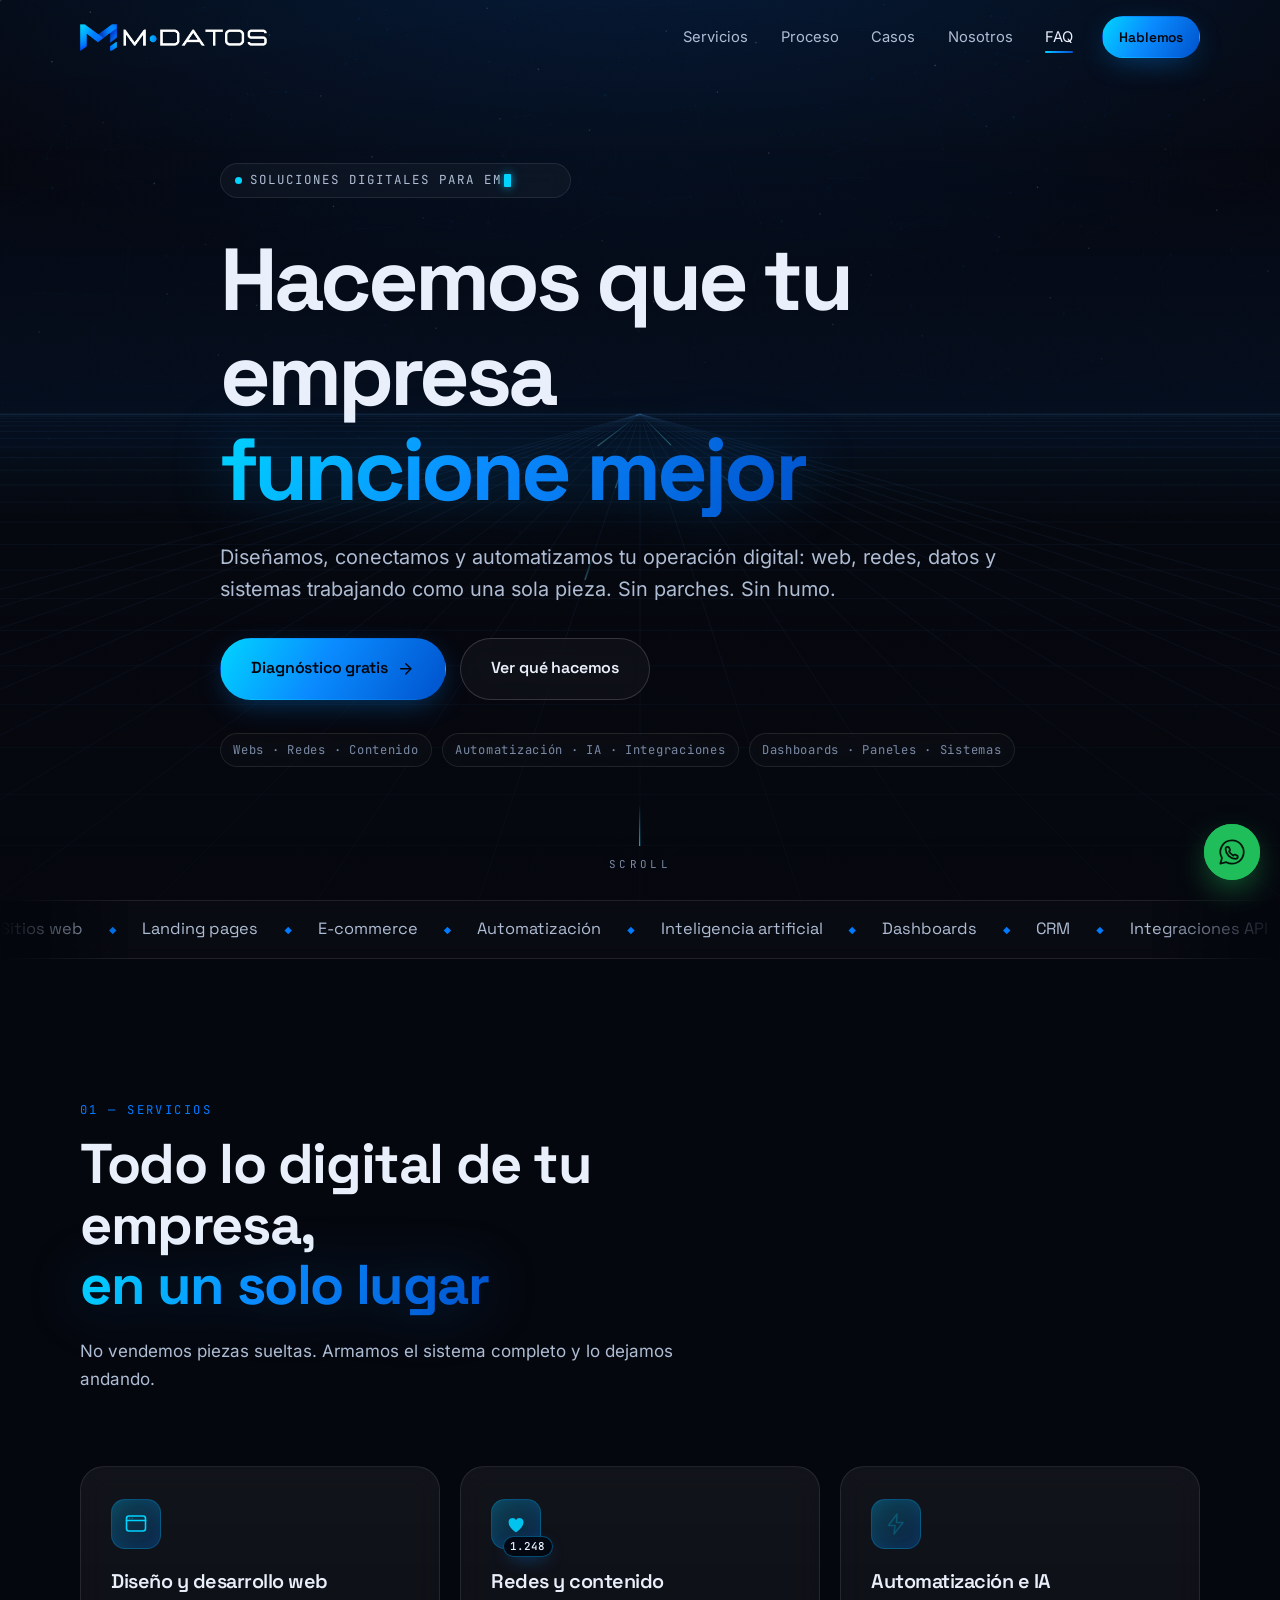
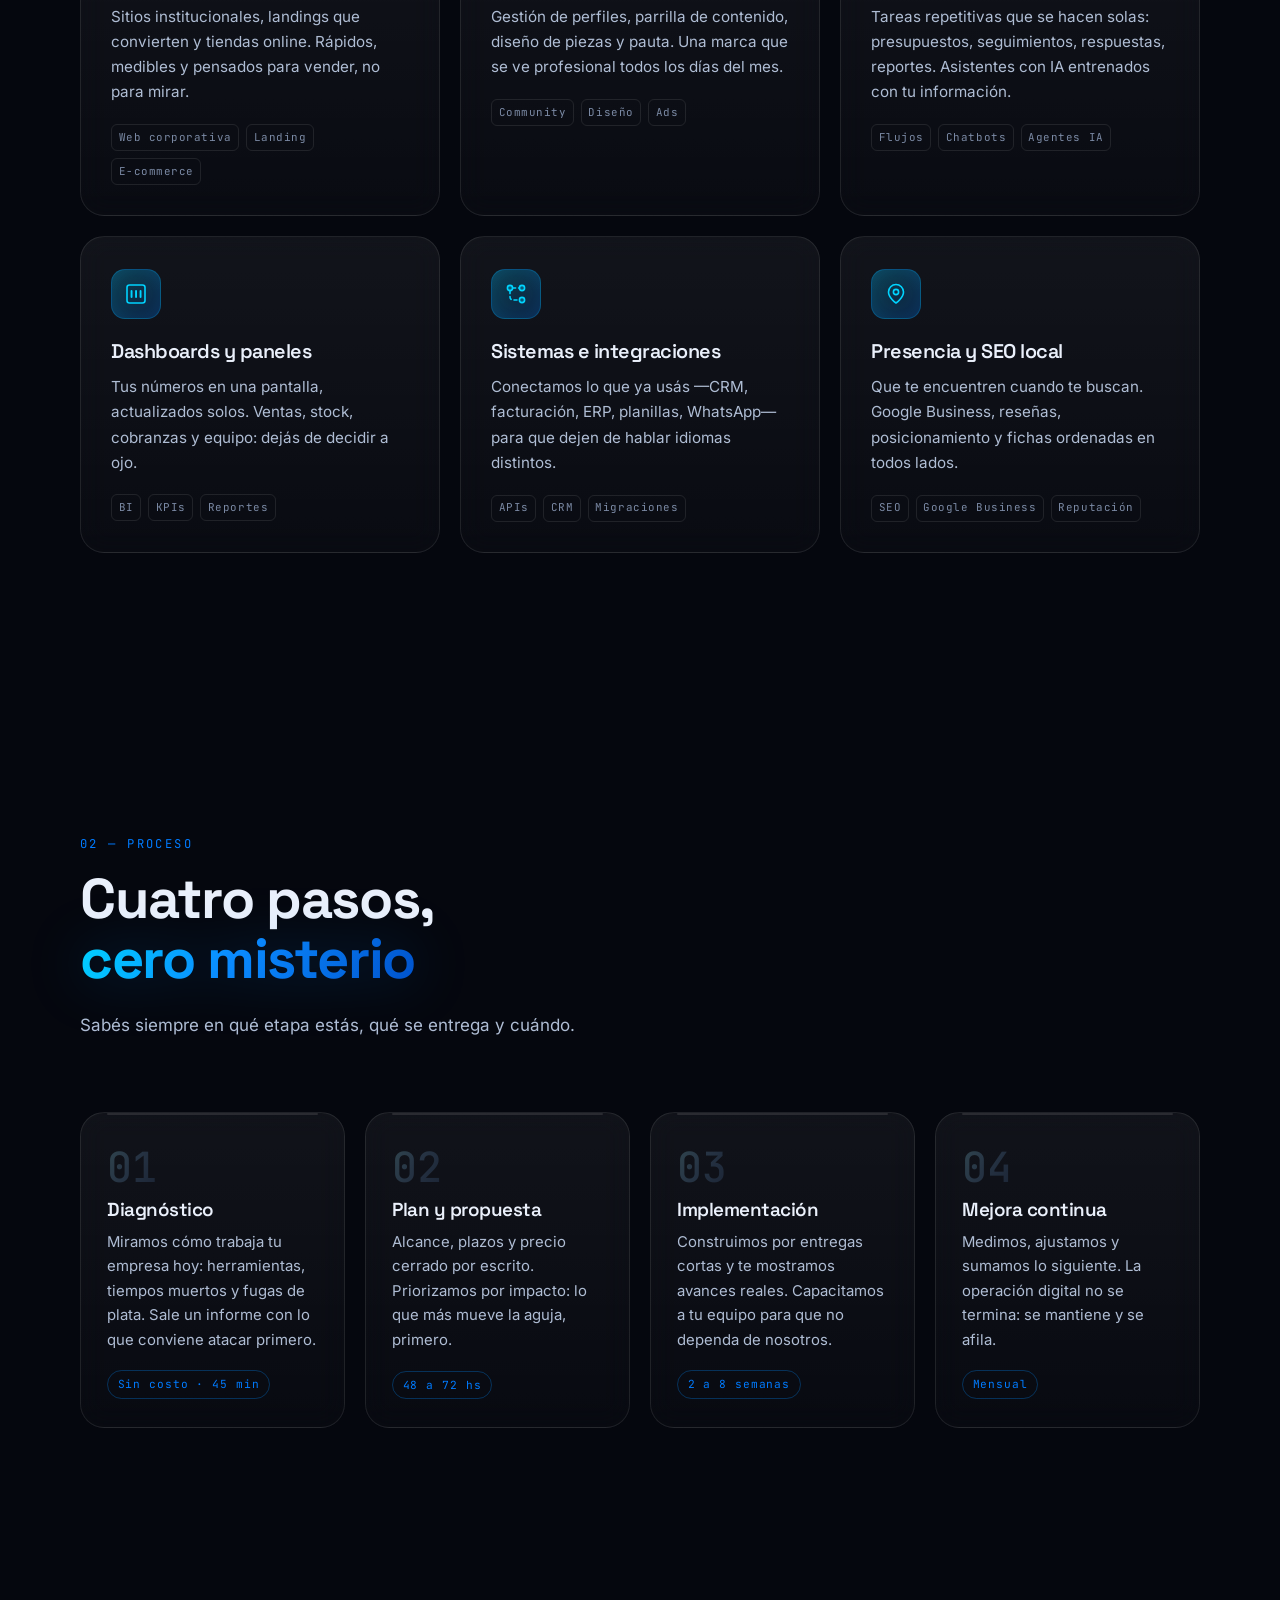
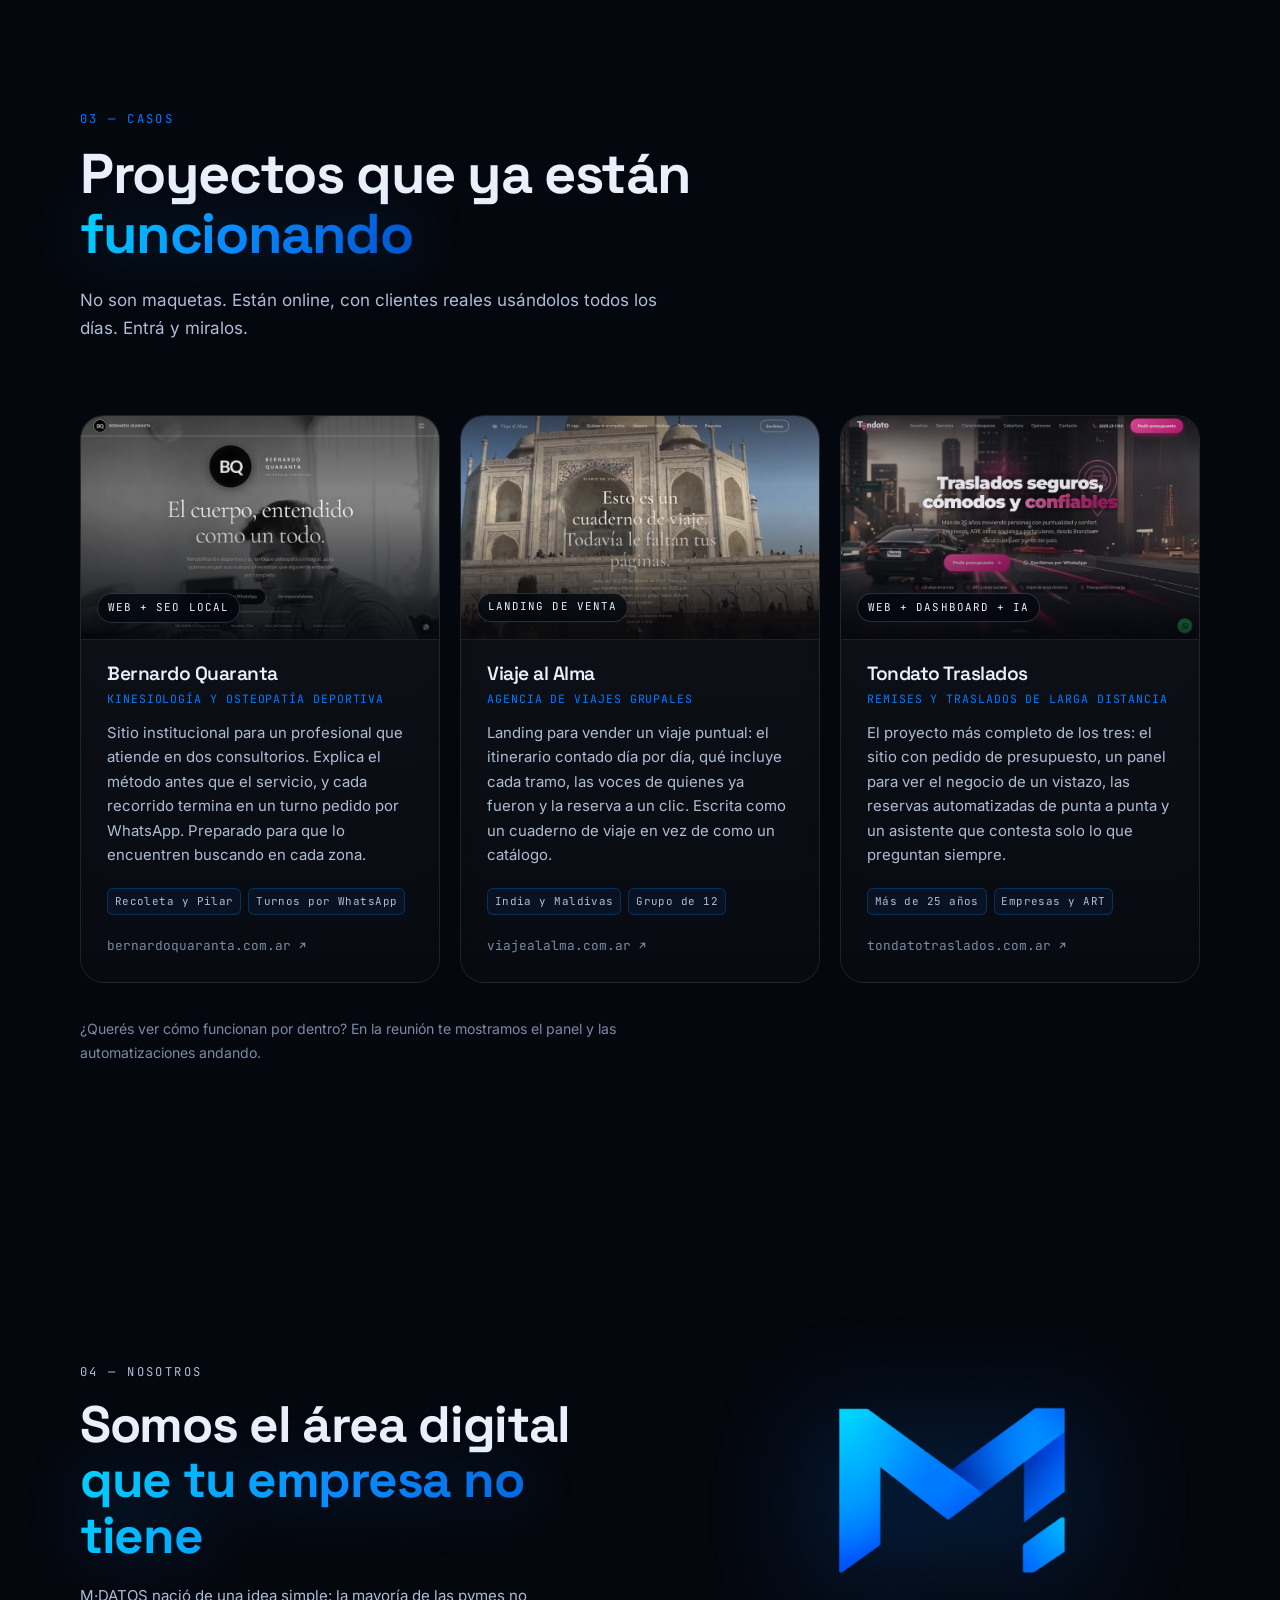
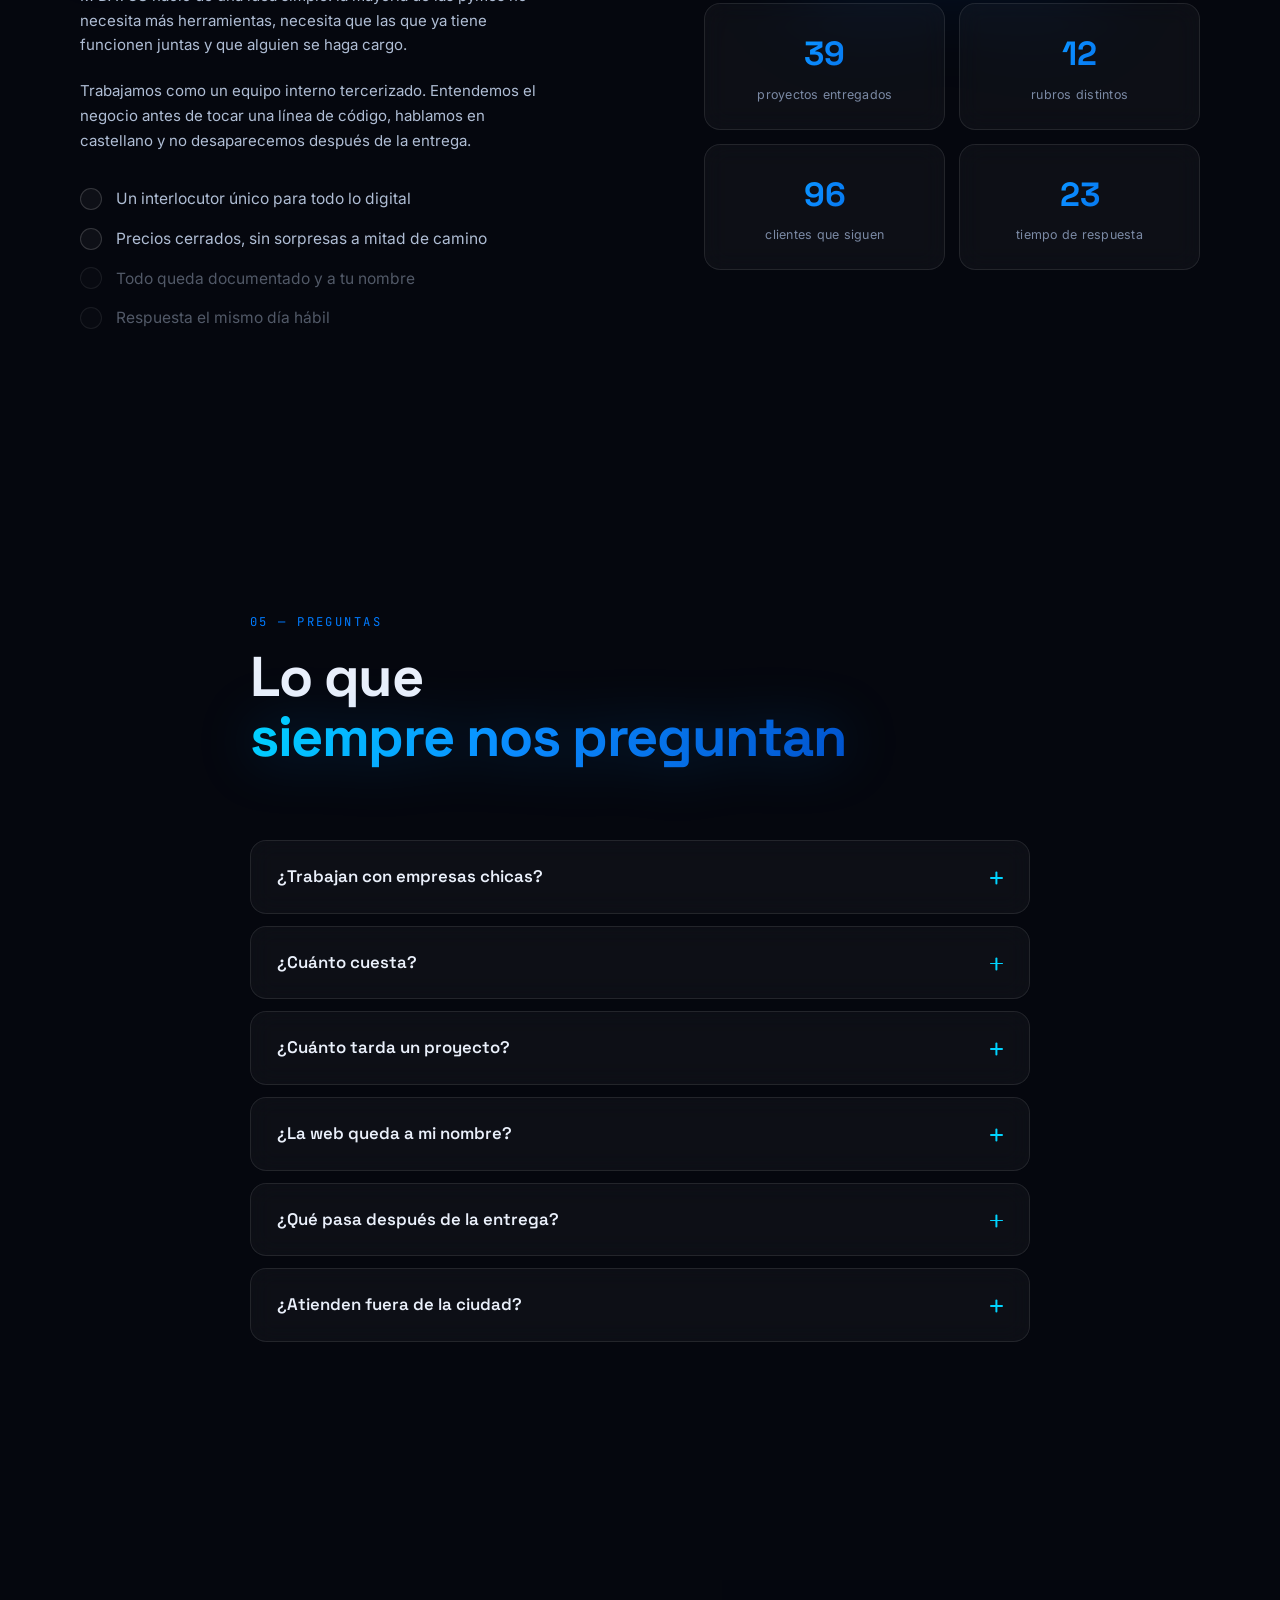
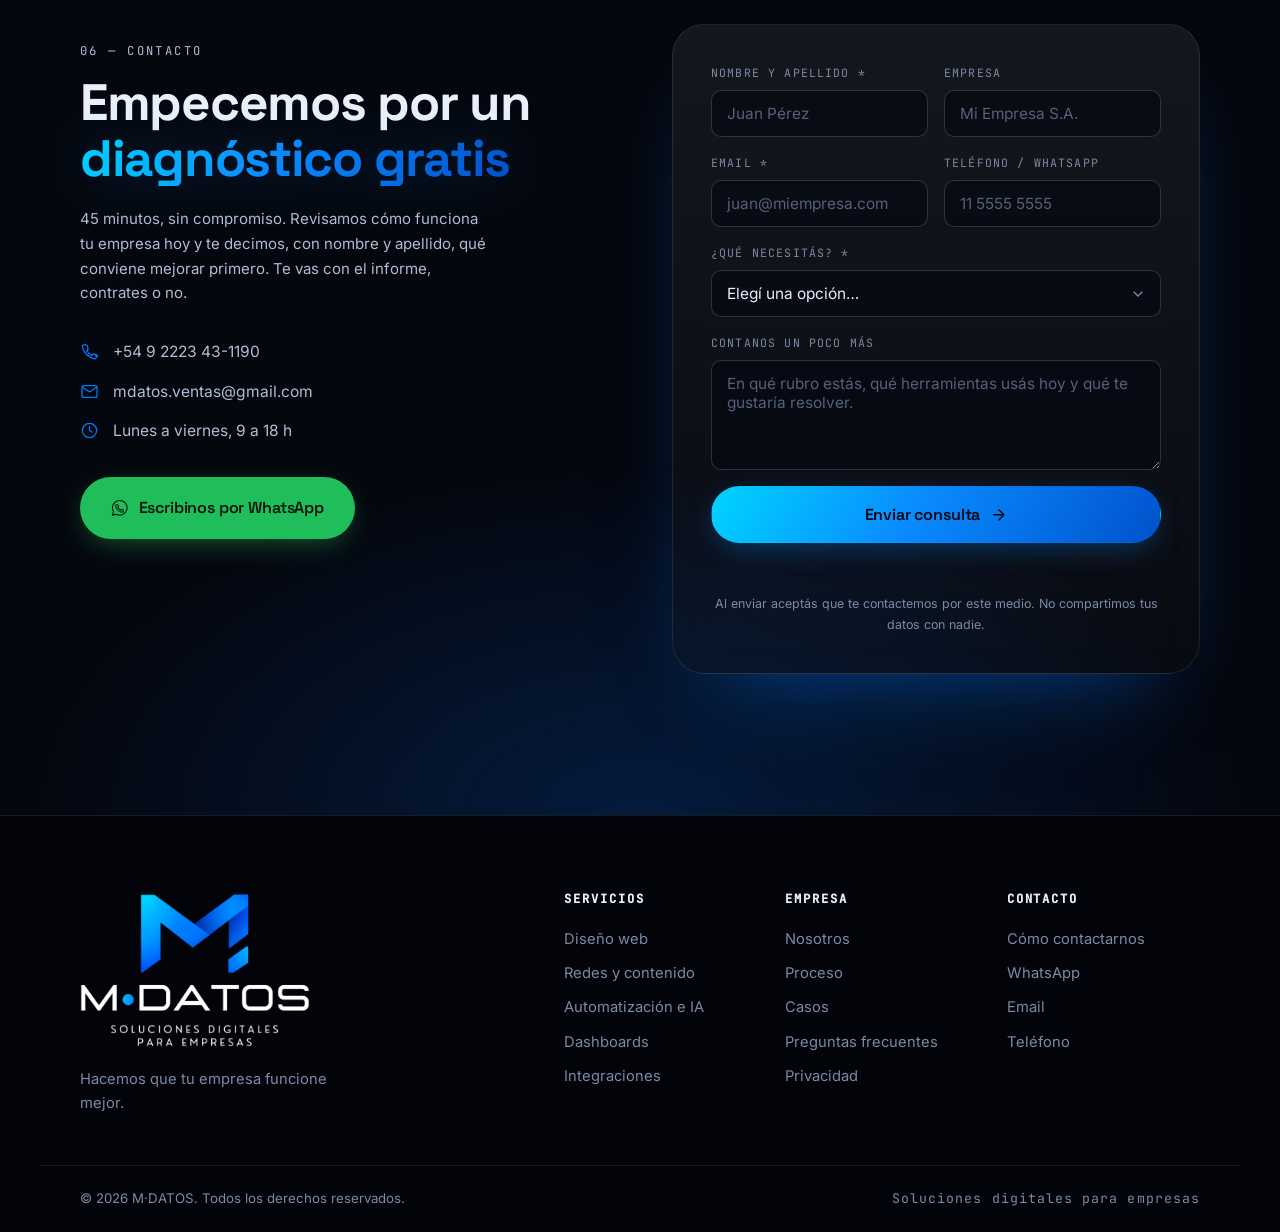
==== commit 458245d8: "Visibilidad para agentes de IA: llms.txt, paginas reales y datos estructurados A partir de una audit" ====
--- a/index.html
+++ b/index.html
@@ -488,13 +488,15 @@
       </div>
       <div>
         <h4>Empresa</h4>
+        <a href="nosotros/">Nosotros</a>
         <a href="#proceso">Proceso</a>
         <a href="#casos">Casos</a>
-        <a href="#nosotros">Nosotros</a>
         <a href="#faq">Preguntas frecuentes</a>
+        <a href="privacidad/">Privacidad</a>
       </div>
       <div>
         <h4>Contacto</h4>
+        <a href="contacto/">Cómo contactarnos</a>
         <a data-wa href="#">WhatsApp</a>
         <a data-mail href="#">Email</a>
         <a data-tel href="#">Teléfono</a>
@@ -518,18 +520,113 @@
 <script type="application/ld+json">
 {
   "@context": "https://schema.org",
-  "@type": "ProfessionalService",
-  "name": "M·DATOS",
-  "description": "Soluciones digitales para empresas: diseño web, redes sociales, automatización con IA, dashboards e integración de sistemas.",
-  "slogan": "Hacemos que tu empresa funcione mejor",
-  "url": "https://mdatos.com.ar/",
-  "logo": "https://mdatos.com.ar/assets/brand/icon-512.png",
-  "telephone": "+54-9-2223-431190",
-  "email": "mdatos.ventas@gmail.com",
-  "areaServed": "AR",
-  "availableLanguage": "es",
-  "priceRange": "$$",
-  "openingHours": "Mo-Fr 09:00-18:00"
+  "@graph": [
+    {
+      "@type": "Organization",
+      "@id": "https://mdatos.com.ar/#organizacion",
+      "name": "M·DATOS",
+      "alternateName": "M DATOS",
+      "url": "https://mdatos.com.ar/",
+      "description": "Estudio argentino de servicios digitales para pymes: diseño web, redes y contenido, automatización con inteligencia artificial, dashboards e integración de sistemas.",
+      "slogan": "Hacemos que tu empresa funcione mejor",
+      "email": "mdatos.ventas@gmail.com",
+      "telephone": "+54-9-2223-431190",
+      "logo": {
+        "@type": "ImageObject",
+        "url": "https://mdatos.com.ar/assets/brand/icon-512.png",
+        "width": 512,
+        "height": 512
+      },
+      "image": "https://mdatos.com.ar/assets/brand/og.png",
+      "address": {
+        "@type": "PostalAddress",
+        "addressRegion": "Buenos Aires",
+        "addressCountry": "AR"
+      },
+      "contactPoint": [
+        {
+          "@type": "ContactPoint",
+          "contactType": "sales",
+          "name": "Consultas comerciales y diagnóstico sin cargo",
+          "telephone": "+54-9-2223-431190",
+          "email": "mdatos.ventas@gmail.com",
+          "availableLanguage": ["Spanish"],
+          "areaServed": "AR"
+        },
+        {
+          "@type": "ContactPoint",
+          "contactType": "customer support",
+          "name": "Soporte a clientes",
+          "email": "mdatos.ventas@gmail.com",
+          "availableLanguage": ["Spanish"],
+          "areaServed": "AR"
+        }
+      ],
+      "areaServed": { "@type": "Country", "name": "Argentina" },
+      "knowsLanguage": "es-AR"
+    },
+    {
+      "@type": "ProfessionalService",
+      "@id": "https://mdatos.com.ar/#servicio",
+      "name": "M·DATOS",
+      "parentOrganization": { "@id": "https://mdatos.com.ar/#organizacion" },
+      "url": "https://mdatos.com.ar/",
+      "priceRange": "$$",
+      "currenciesAccepted": "ARS",
+      "areaServed": { "@type": "Country", "name": "Argentina" },
+      "address": {
+        "@type": "PostalAddress",
+        "addressRegion": "Buenos Aires",
+        "addressCountry": "AR"
+      },
+      "telephone": "+54-9-2223-431190",
+      "email": "mdatos.ventas@gmail.com",
+      "openingHoursSpecification": {
+        "@type": "OpeningHoursSpecification",
+        "dayOfWeek": ["Monday", "Tuesday", "Wednesday", "Thursday", "Friday"],
+        "opens": "09:00",
+        "closes": "18:00"
+      },
+      "hasOfferCatalog": {
+        "@type": "OfferCatalog",
+        "name": "Servicios digitales para empresas",
+        "itemListElement": [
+        {
+          "@type": "Offer",
+          "itemOffered": { "@type": "Service", "name": "Diseño y desarrollo web", "description": "Sitios institucionales, landing pages de venta y tiendas online." }
+        },
+        {
+          "@type": "Offer",
+          "itemOffered": { "@type": "Service", "name": "Redes sociales y contenido", "description": "Gestión de perfiles, calendario de contenido, diseño de piezas y pauta." }
+        },
+        {
+          "@type": "Offer",
+          "itemOffered": { "@type": "Service", "name": "Automatización e inteligencia artificial", "description": "Flujos automatizados, chatbots y asistentes con IA entrenados con información de la empresa." }
+        },
+        {
+          "@type": "Offer",
+          "itemOffered": { "@type": "Service", "name": "Dashboards y paneles de control", "description": "Paneles de ventas, stock, cobranzas y equipo, actualizados automáticamente." }
+        },
+        {
+          "@type": "Offer",
+          "itemOffered": { "@type": "Service", "name": "Integración de sistemas", "description": "Conexión vía API de CRM, facturación, ERP, planillas y WhatsApp." }
+        },
+        {
+          "@type": "Offer",
+          "itemOffered": { "@type": "Service", "name": "Presencia y SEO local", "description": "Posicionamiento local, Google Business y gestión de reseñas." }
+        }
+        ]
+      }
+    },
+    {
+      "@type": "WebSite",
+      "@id": "https://mdatos.com.ar/#website",
+      "url": "https://mdatos.com.ar/",
+      "name": "M·DATOS",
+      "inLanguage": "es-AR",
+      "publisher": { "@id": "https://mdatos.com.ar/#organizacion" }
+    }
+  ]
 }
 </script>
 </body>
--- a/assets/css/style.css
+++ b/assets/css/style.css
@@ -541,6 +541,52 @@
 .ai-pin .radar{opacity:0;transform-box:fill-box;transform-origin:50% 50%;stroke:var(--cyan)}
 .card.is-live .ai-pin .radar{animation:aiRadar 3s var(--ease) infinite}
 @keyframes aiRadar{0%{opacity:0;transform:scale(.4)}12%{opacity:.6}45%,100%{opacity:0;transform:scale(1.7)}}
+
+/* =========================================================
+   Páginas internas (nosotros, contacto, privacidad, 404)
+   Sin canvas: fondo estático, pensado para leer texto largo
+   ========================================================= */
+body.doc-page{
+  background:
+    radial-gradient(120% 60% at 50% -10%,rgba(0,123,255,.16),transparent 62%),
+    linear-gradient(180deg,#070B14 0%,var(--bg) 55%);
+  background-attachment:fixed;
+}
+.page{padding:130px 0 clamp(60px,8vw,110px)}
+.page__head{max-width:52ch;margin-bottom:clamp(36px,5vw,58px)}
+.page__head h1{font-size:clamp(2.2rem,5.2vw,3.6rem);font-weight:700}
+.page__head p{margin-top:1.2em;color:var(--ink-2);font-size:1.06rem}
+.crumb{
+  display:inline-flex;align-items:center;gap:.5em;margin-bottom:1.6em;
+  font-family:var(--f-mono);font-size:.76rem;letter-spacing:.12em;text-transform:uppercase;color:var(--muted);
+  transition:color .25s;
+}
+.crumb svg{width:.9em;height:.9em;stroke-width:2.4;transition:transform .3s var(--ease)}
+.crumb:hover{color:var(--cyan)}
+.crumb:hover svg{transform:translateX(-3px)}
+
+.doc{max-width:74ch}
+.doc h2{font-size:clamp(1.3rem,2.4vw,1.75rem);margin:2.4em 0 .7em;font-weight:600}
+.doc h2:first-child{margin-top:0}
+.doc h3{font-size:1.08rem;margin:1.8em 0 .5em;color:var(--ink)}
+.doc p{color:var(--ink-2);margin-bottom:1.1em}
+.doc ul{margin:0 0 1.4em;display:grid;gap:.6em}
+.doc ul li{position:relative;padding-left:22px;color:var(--ink-2)}
+.doc ul li::before{content:"";position:absolute;left:4px;top:.68em;width:5px;height:5px;border-radius:50%;background:var(--blue)}
+.doc a:not(.btn){color:var(--cyan);text-decoration:underline;text-underline-offset:3px;text-decoration-color:rgba(0,212,255,.35);transition:text-decoration-color .25s}
+.doc a:not(.btn):hover{text-decoration-color:var(--cyan)}
+.doc strong{color:var(--ink);font-weight:600}
+.doc hr{border:0;border-top:1px solid var(--line);margin:2.6em 0}
+.doc__meta{font-family:var(--f-mono);font-size:.78rem;color:var(--muted);letter-spacing:.04em}
+.doc__box{
+  margin:1.8em 0;padding:22px 24px;border-radius:var(--r);
+  border:1px solid var(--line);background:rgba(255,255,255,.035);backdrop-filter:blur(12px);
+}
+.doc__box p:last-child{margin-bottom:0}
+.doc__cta{display:flex;flex-wrap:wrap;gap:14px;margin-top:2.6em}
+
+/* lista de datos de contacto reutilizable */
+.doc .contact__list{margin:1.6em 0 0}
 
 /* ---------- Responsive ---------- */
 @media (max-width:980px){
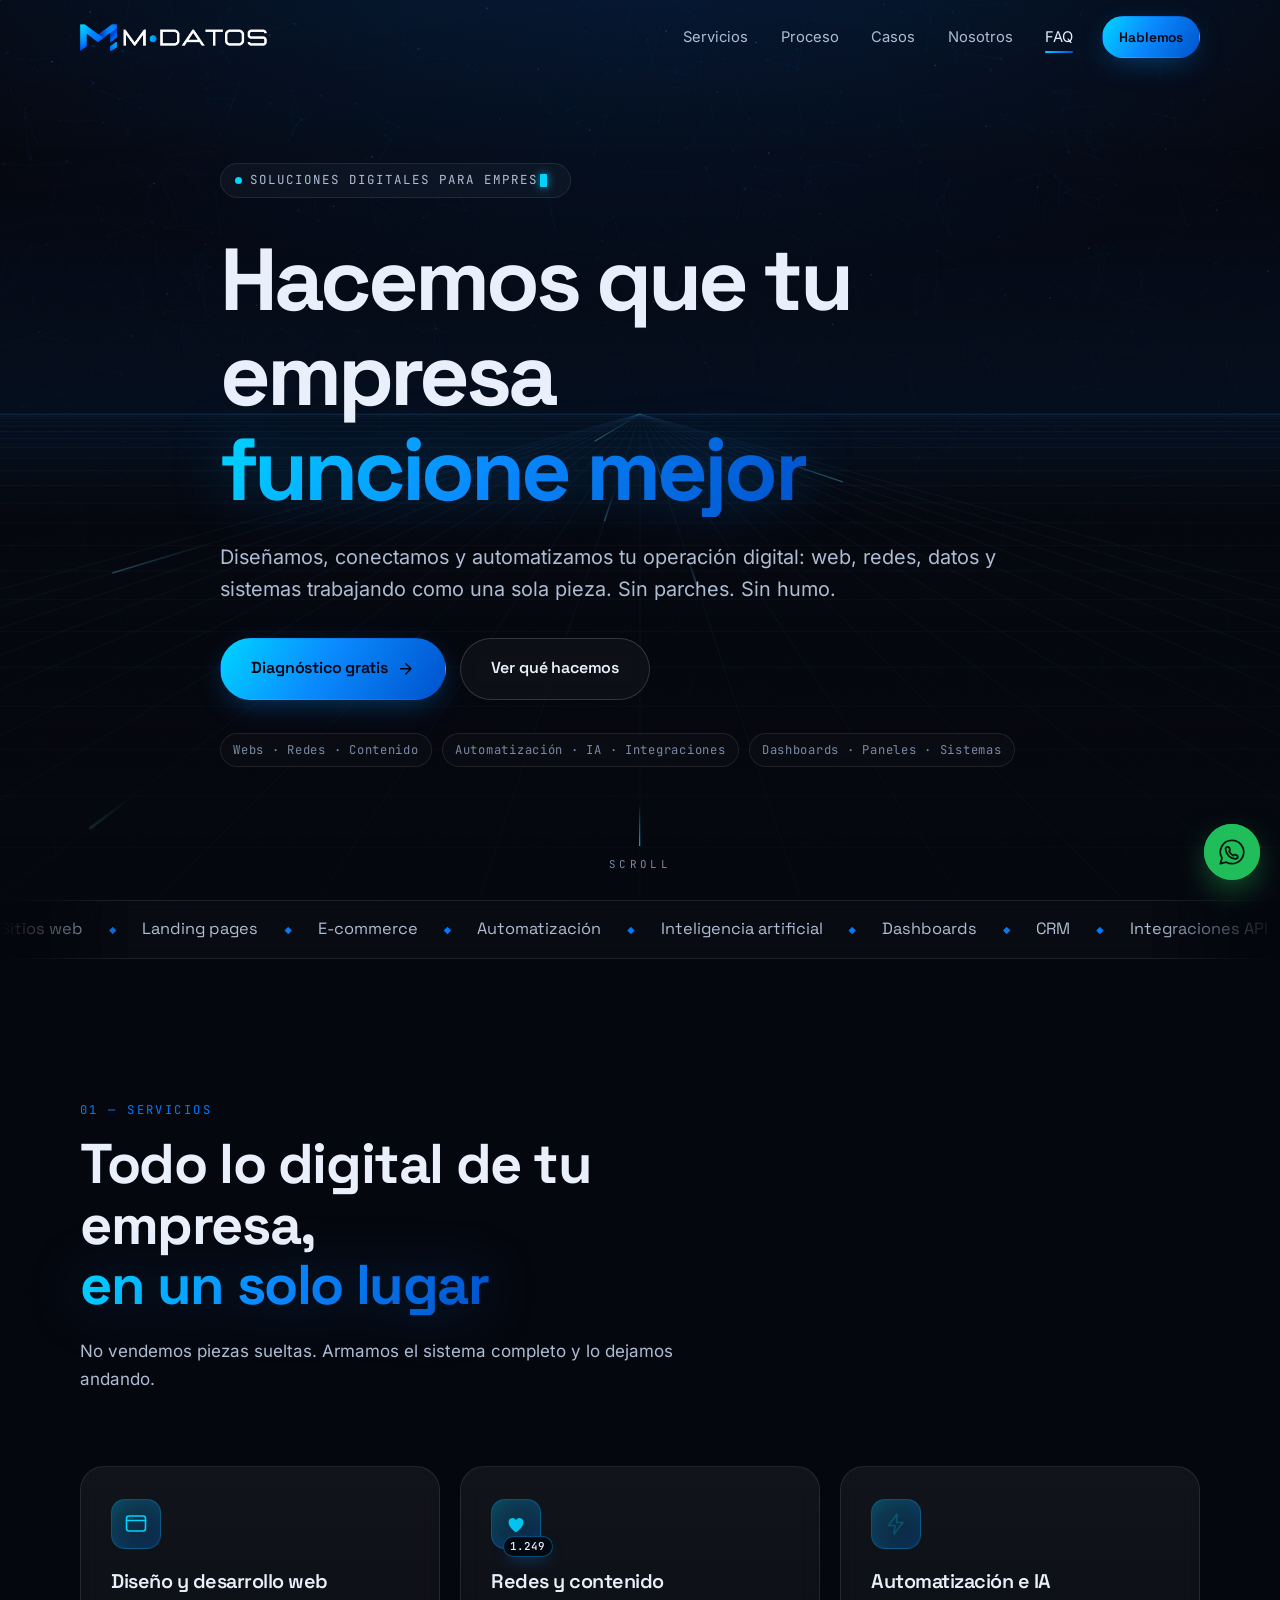
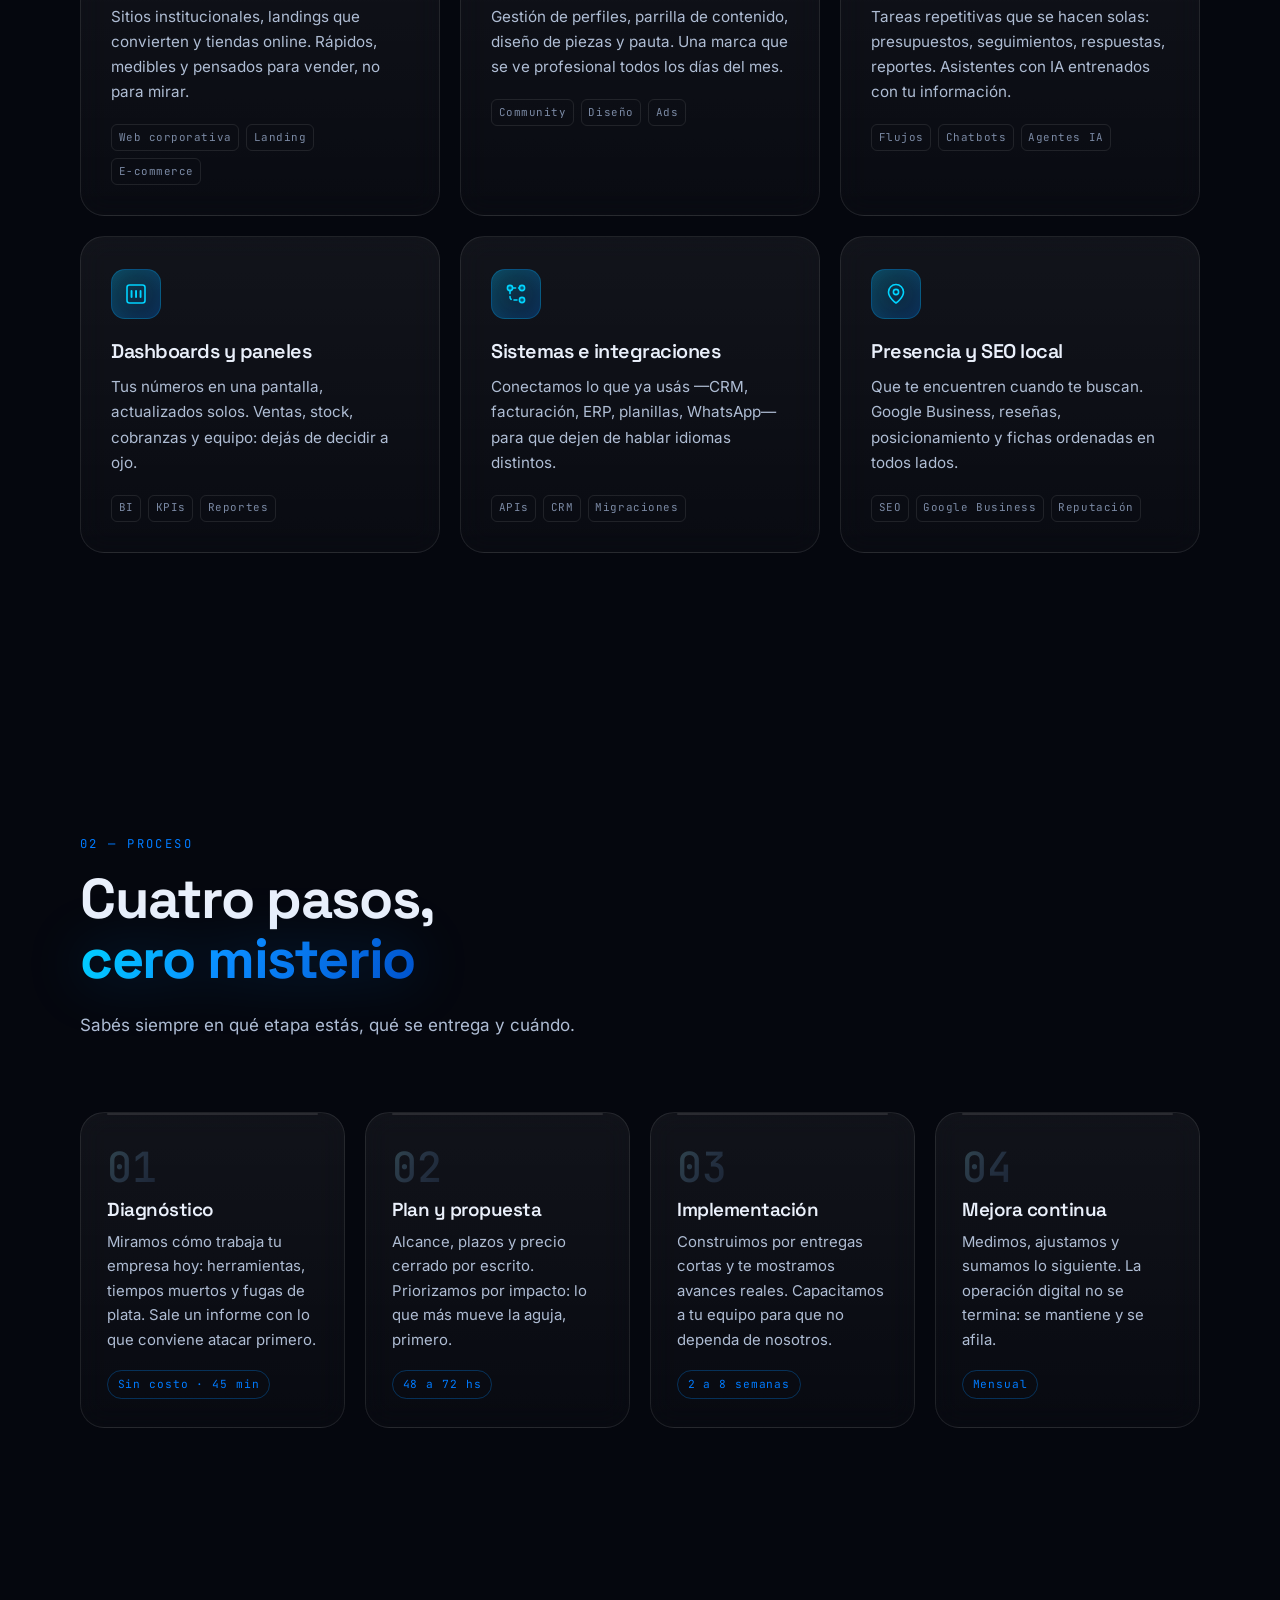
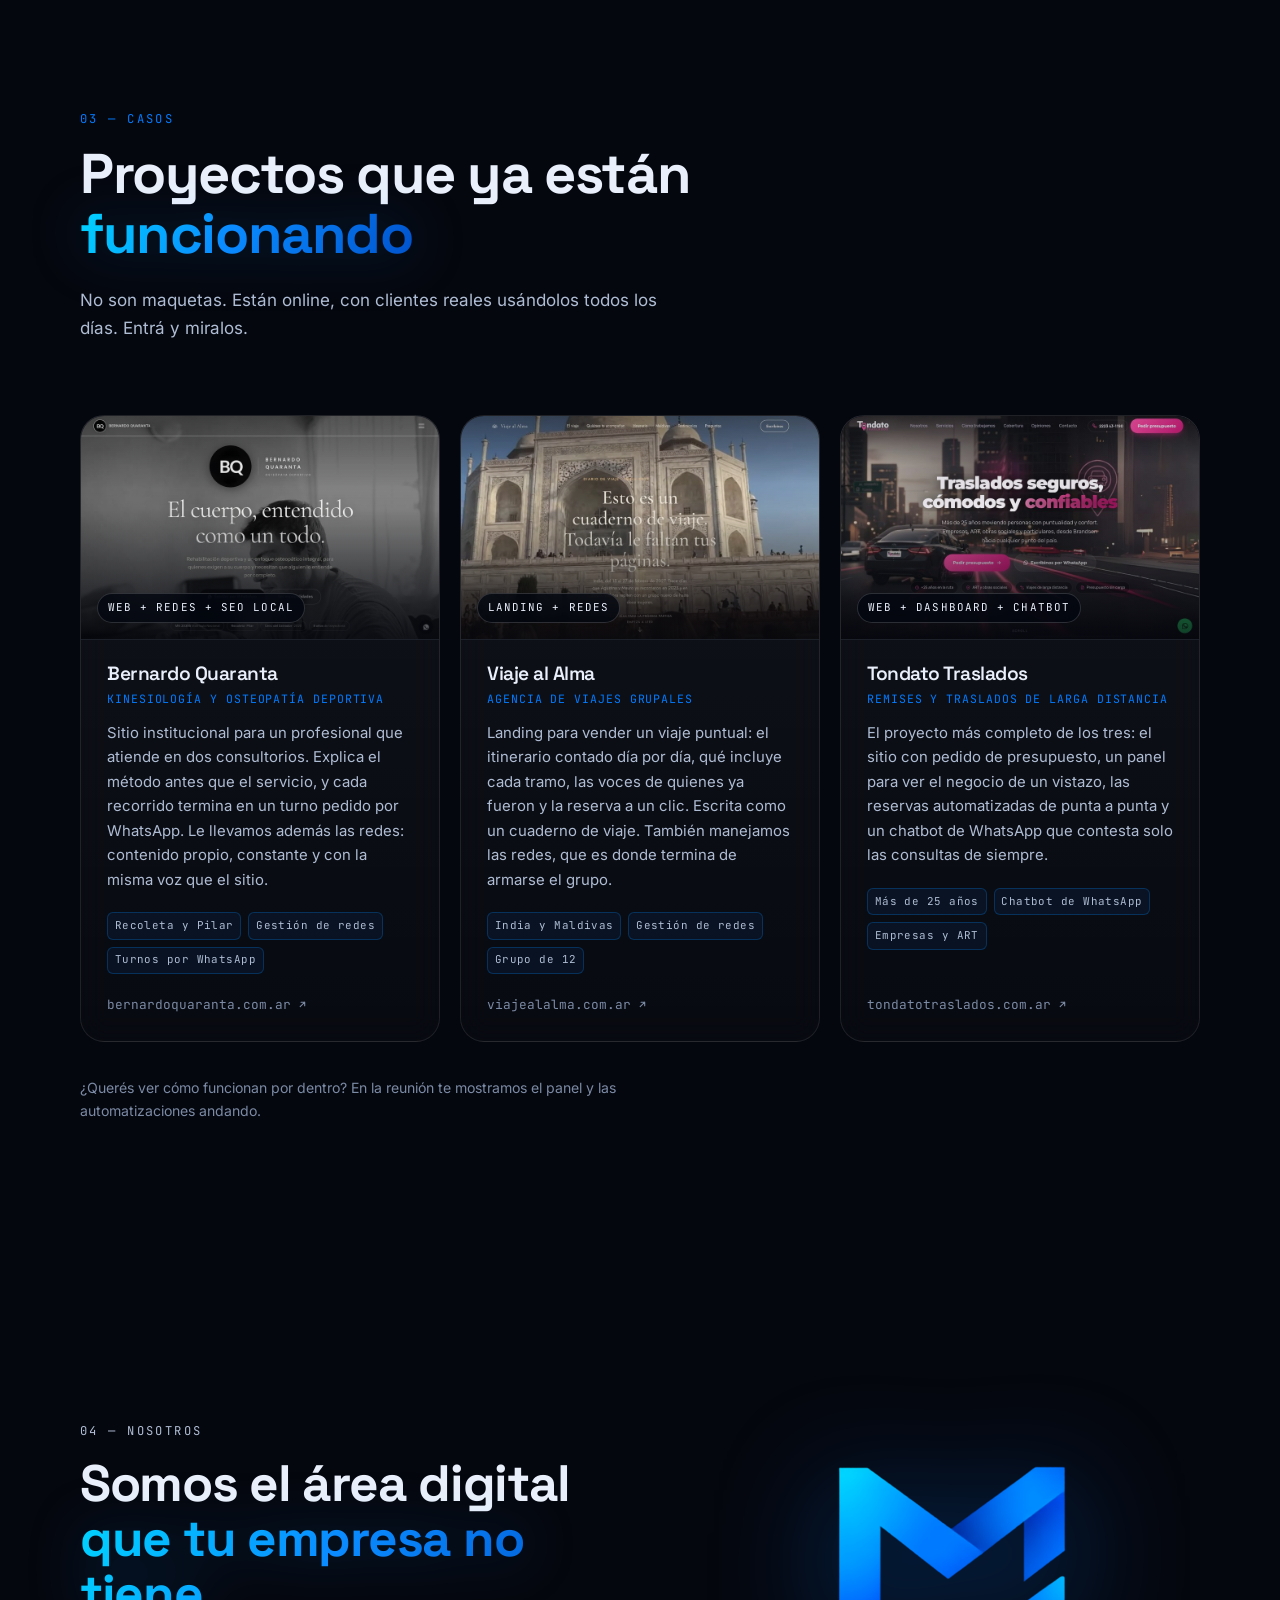
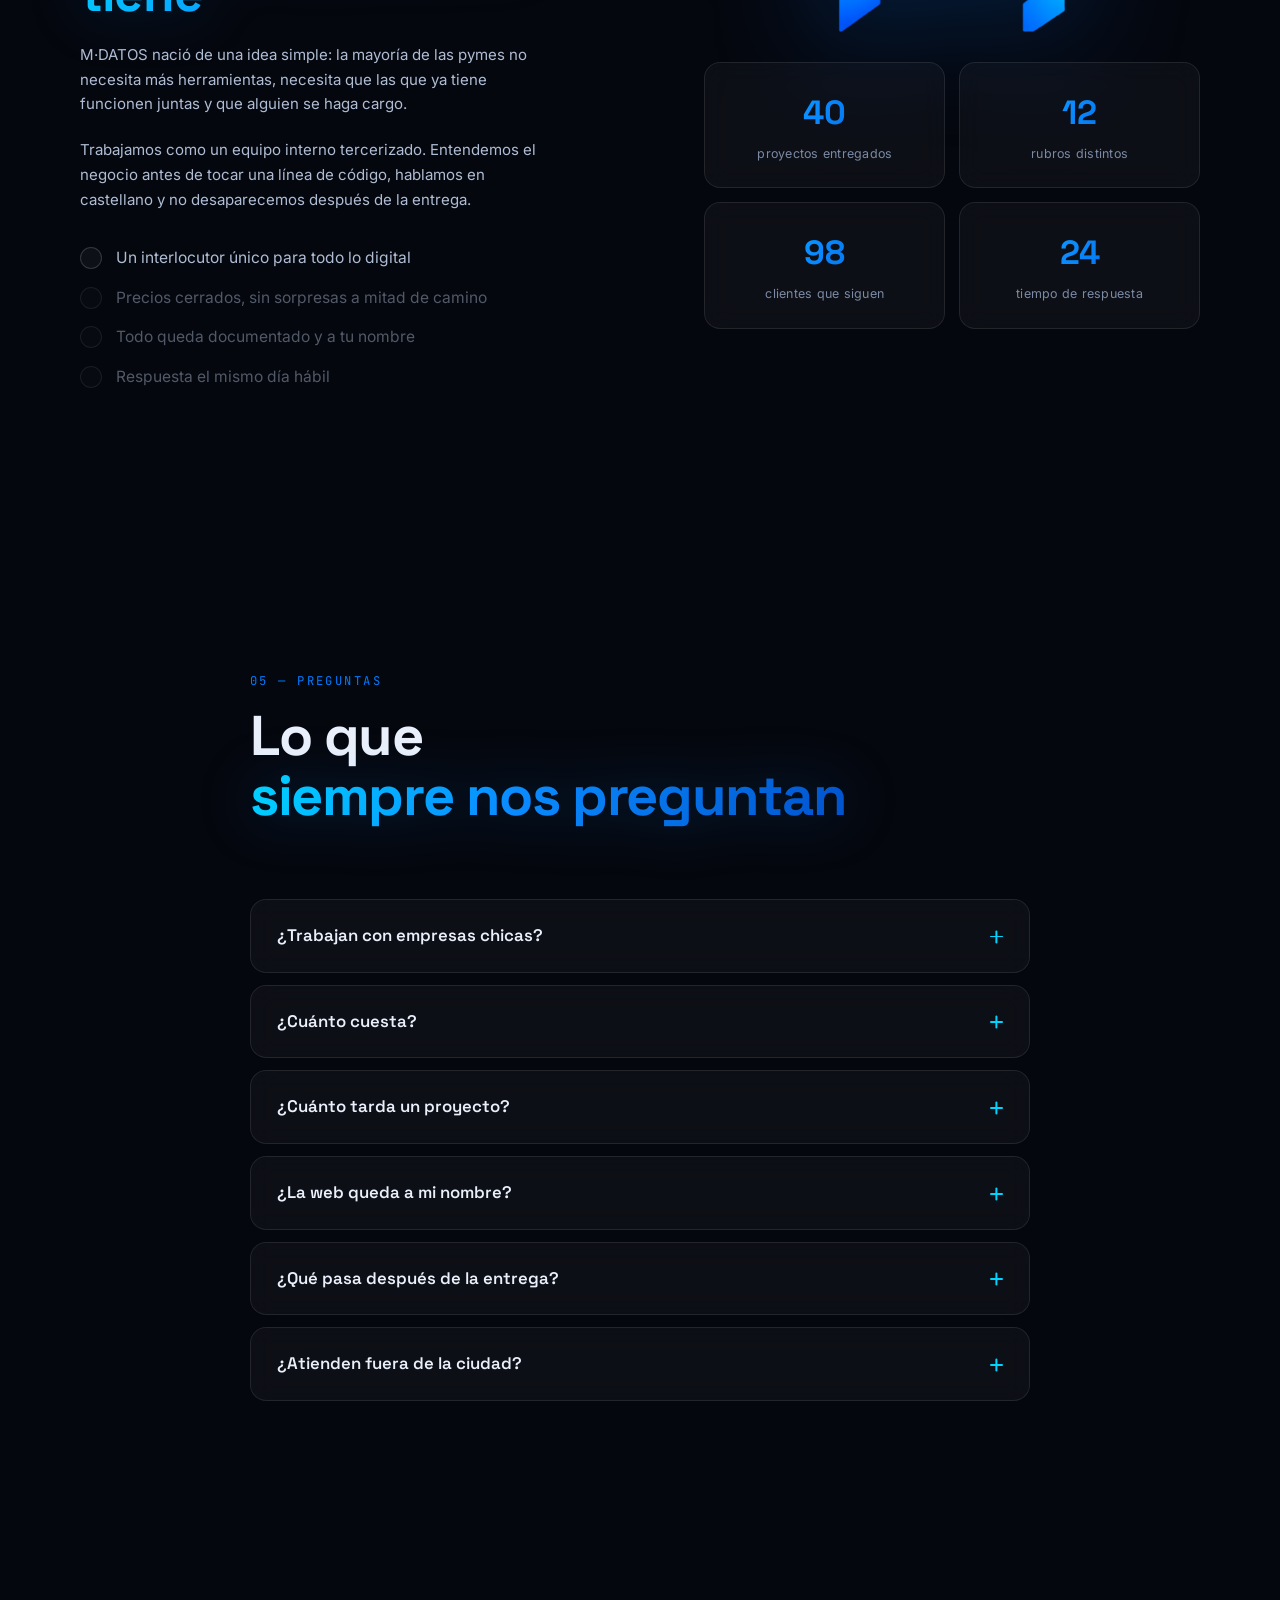
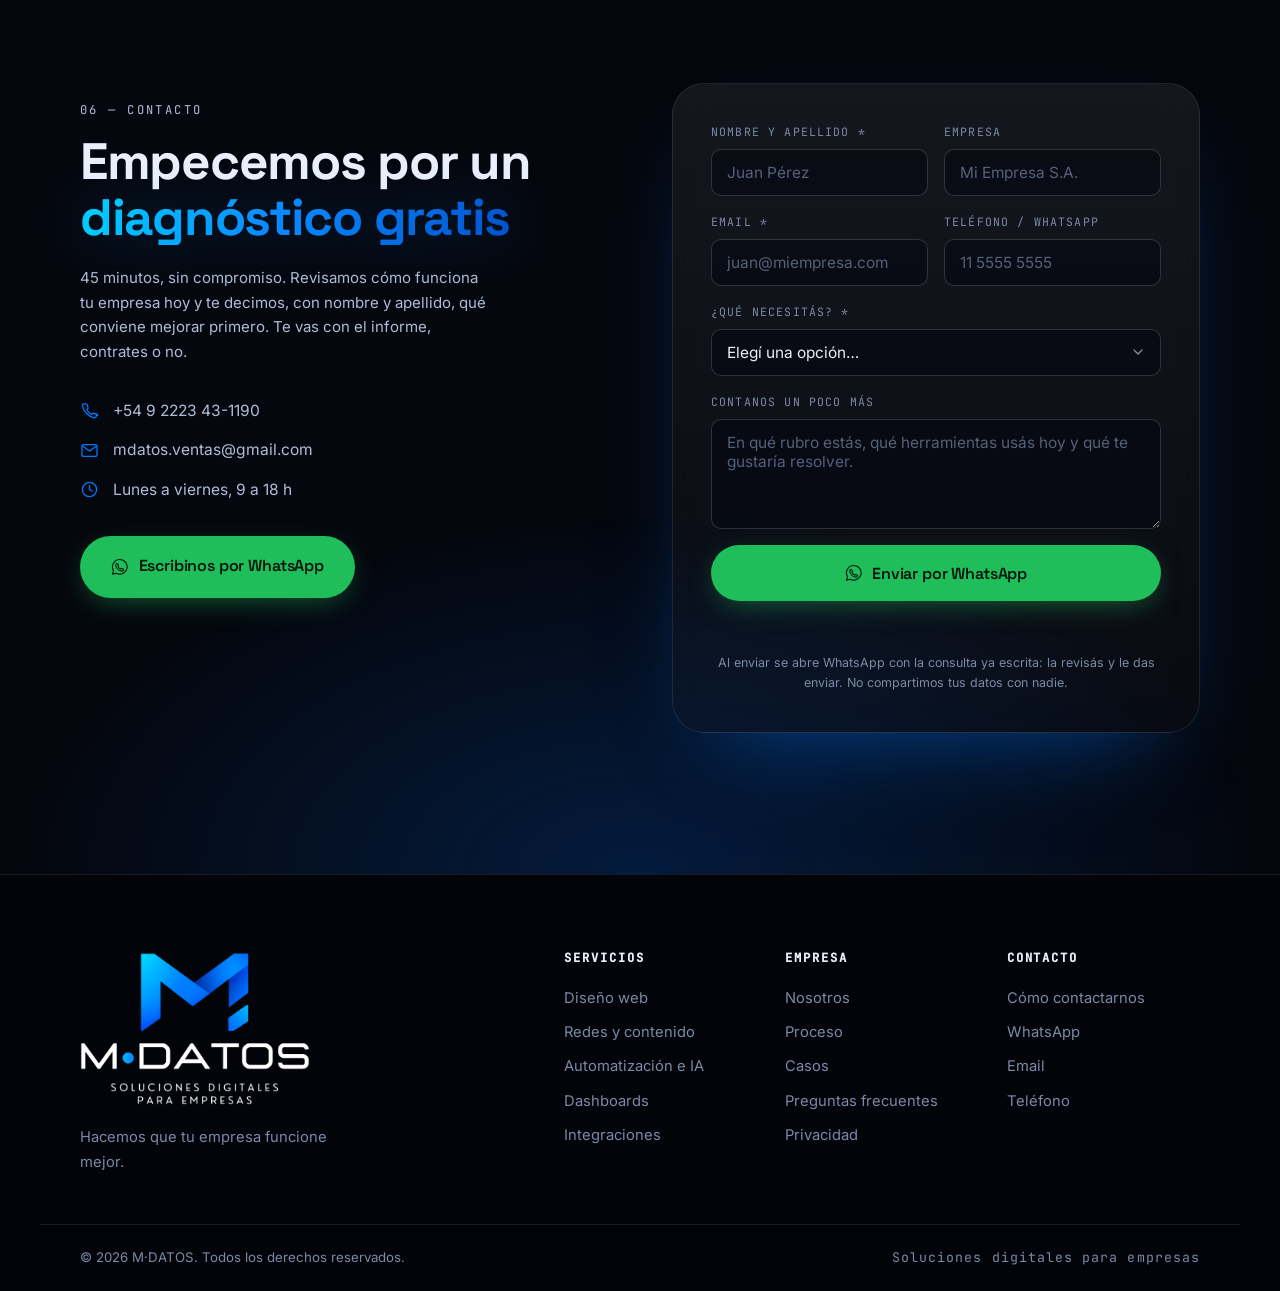
==== commit 13b4d5bb: "Casos: redes y chatbot. El formulario pasa a enviarse por WhatsApp Casos - Quaranta y Viaje al Alma " ====
--- a/index.html
+++ b/index.html
@@ -260,14 +260,14 @@
       <article class="case reveal" data-delay="1">
         <a class="case__media" href="https://www.bernardoquaranta.com.ar" target="_blank" rel="noopener" tabindex="-1" aria-hidden="true">
           <img src="assets/casos/quaranta.jpg" alt="Portada del sitio de Bernardo Quaranta, kinesiólogo y osteópata deportivo" width="880" height="550" loading="lazy">
-          <span class="case__tag">Web + SEO local</span>
+          <span class="case__tag">Web + Redes + SEO local</span>
           <span class="case__go">Ver el sitio <svg viewBox="0 0 24 24" aria-hidden="true"><path d="M7 17 17 7M9 7h8v8"/></svg></span>
         </a>
         <div class="case__body">
           <h3>Bernardo Quaranta</h3>
           <p class="case__kind">Kinesiología y osteopatía deportiva</p>
-          <p>Sitio institucional para un profesional que atiende en dos consultorios. Explica el método antes que el servicio, y cada recorrido termina en un turno pedido por WhatsApp. Preparado para que lo encuentren buscando en cada zona.</p>
-          <ul class="case__facts"><li>Recoleta y Pilar</li><li>Turnos por WhatsApp</li></ul>
+          <p>Sitio institucional para un profesional que atiende en dos consultorios. Explica el método antes que el servicio, y cada recorrido termina en un turno pedido por WhatsApp. Le llevamos además las redes: contenido propio, constante y con la misma voz que el sitio.</p>
+          <ul class="case__facts"><li>Recoleta y Pilar</li><li>Gestión de redes</li><li>Turnos por WhatsApp</li></ul>
           <a class="case__link" href="https://www.bernardoquaranta.com.ar" target="_blank" rel="noopener">bernardoquaranta.com.ar <svg viewBox="0 0 24 24" aria-hidden="true"><path d="M7 17 17 7M9 7h8v8"/></svg></a>
         </div>
       </article>
@@ -275,14 +275,14 @@
       <article class="case reveal" data-delay="2">
         <a class="case__media" href="https://www.viajealalma.com.ar" target="_blank" rel="noopener" tabindex="-1" aria-hidden="true">
           <img src="assets/casos/viajealalma.jpg" alt="Portada del sitio Viaje al Alma, viaje grupal a India y Maldivas" width="880" height="550" loading="lazy">
-          <span class="case__tag">Landing de venta</span>
+          <span class="case__tag">Landing + Redes</span>
           <span class="case__go">Ver el sitio <svg viewBox="0 0 24 24" aria-hidden="true"><path d="M7 17 17 7M9 7h8v8"/></svg></span>
         </a>
         <div class="case__body">
           <h3>Viaje al Alma</h3>
           <p class="case__kind">Agencia de viajes grupales</p>
-          <p>Landing para vender un viaje puntual: el itinerario contado día por día, qué incluye cada tramo, las voces de quienes ya fueron y la reserva a un clic. Escrita como un cuaderno de viaje en vez de como un catálogo.</p>
-          <ul class="case__facts"><li>India y Maldivas</li><li>Grupo de 12</li></ul>
+          <p>Landing para vender un viaje puntual: el itinerario contado día por día, qué incluye cada tramo, las voces de quienes ya fueron y la reserva a un clic. Escrita como un cuaderno de viaje. También manejamos las redes, que es donde termina de armarse el grupo.</p>
+          <ul class="case__facts"><li>India y Maldivas</li><li>Gestión de redes</li><li>Grupo de 12</li></ul>
           <a class="case__link" href="https://www.viajealalma.com.ar" target="_blank" rel="noopener">viajealalma.com.ar <svg viewBox="0 0 24 24" aria-hidden="true"><path d="M7 17 17 7M9 7h8v8"/></svg></a>
         </div>
       </article>
@@ -290,14 +290,14 @@
       <article class="case reveal" data-delay="3">
         <a class="case__media" href="https://www.tondatotraslados.com.ar" target="_blank" rel="noopener" tabindex="-1" aria-hidden="true">
           <img src="assets/casos/tondato.jpg" alt="Portada del sitio de Tondato Traslados, remises y traslados desde Brandsen" width="880" height="550" loading="lazy">
-          <span class="case__tag">Web + Dashboard + IA</span>
+          <span class="case__tag">Web + Dashboard + Chatbot</span>
           <span class="case__go">Ver el sitio <svg viewBox="0 0 24 24" aria-hidden="true"><path d="M7 17 17 7M9 7h8v8"/></svg></span>
         </a>
         <div class="case__body">
           <h3>Tondato Traslados</h3>
           <p class="case__kind">Remises y traslados de larga distancia</p>
-          <p>El proyecto más completo de los tres: el sitio con pedido de presupuesto, un panel para ver el negocio de un vistazo, las reservas automatizadas de punta a punta y un asistente que contesta solo lo que preguntan siempre.</p>
-          <ul class="case__facts"><li>Más de 25 años</li><li>Empresas y ART</li></ul>
+          <p>El proyecto más completo de los tres: el sitio con pedido de presupuesto, un panel para ver el negocio de un vistazo, las reservas automatizadas de punta a punta y un chatbot de WhatsApp que contesta solo las consultas de siempre.</p>
+          <ul class="case__facts"><li>Más de 25 años</li><li>Chatbot de WhatsApp</li><li>Empresas y ART</li></ul>
           <a class="case__link" href="https://www.tondatotraslados.com.ar" target="_blank" rel="noopener">tondatotraslados.com.ar <svg viewBox="0 0 24 24" aria-hidden="true"><path d="M7 17 17 7M9 7h8v8"/></svg></a>
         </div>
       </article>
@@ -458,12 +458,12 @@
 
       <input type="text" name="_gotcha" tabindex="-1" autocomplete="off" aria-hidden="true" class="honey">
 
-      <button class="btn btn--primary btn--lg btn--full" type="submit">
-        <span>Enviar consulta</span>
-        <svg viewBox="0 0 24 24" aria-hidden="true"><path d="M5 12h13M12 5l7 7-7 7"/></svg>
+      <button class="btn btn--wa btn--lg btn--full" type="submit">
+        <svg viewBox="0 0 24 24" aria-hidden="true"><path d="M12 2a10 10 0 0 0-8.6 15.1L2 22l5.1-1.3A10 10 0 1 0 12 2Z"/><path d="M8.6 7.6c.3 0 .6 0 .8.5l.9 2c.1.3 0 .6-.2.8l-.6.6a7.6 7.6 0 0 0 3.6 3.6l.6-.7c.2-.2.5-.3.8-.2l2 .9c.4.2.5.5.5.8 0 1.2-1 2-2.1 2a9 9 0 0 1-8.4-8.4c0-1.1.8-2 1.9-2Z"/></svg>
+        <span>Enviar por WhatsApp</span>
       </button>
       <p class="form__msg" id="formMsg" role="status" aria-live="polite"></p>
-      <p class="form__legal">Al enviar aceptás que te contactemos por este medio. No compartimos tus datos con nadie.</p>
+      <p class="form__legal">Al enviar se abre WhatsApp con la consulta ya escrita: la revisás y le das enviar. No compartimos tus datos con nadie.</p>
     </form>
   </div>
 </section>
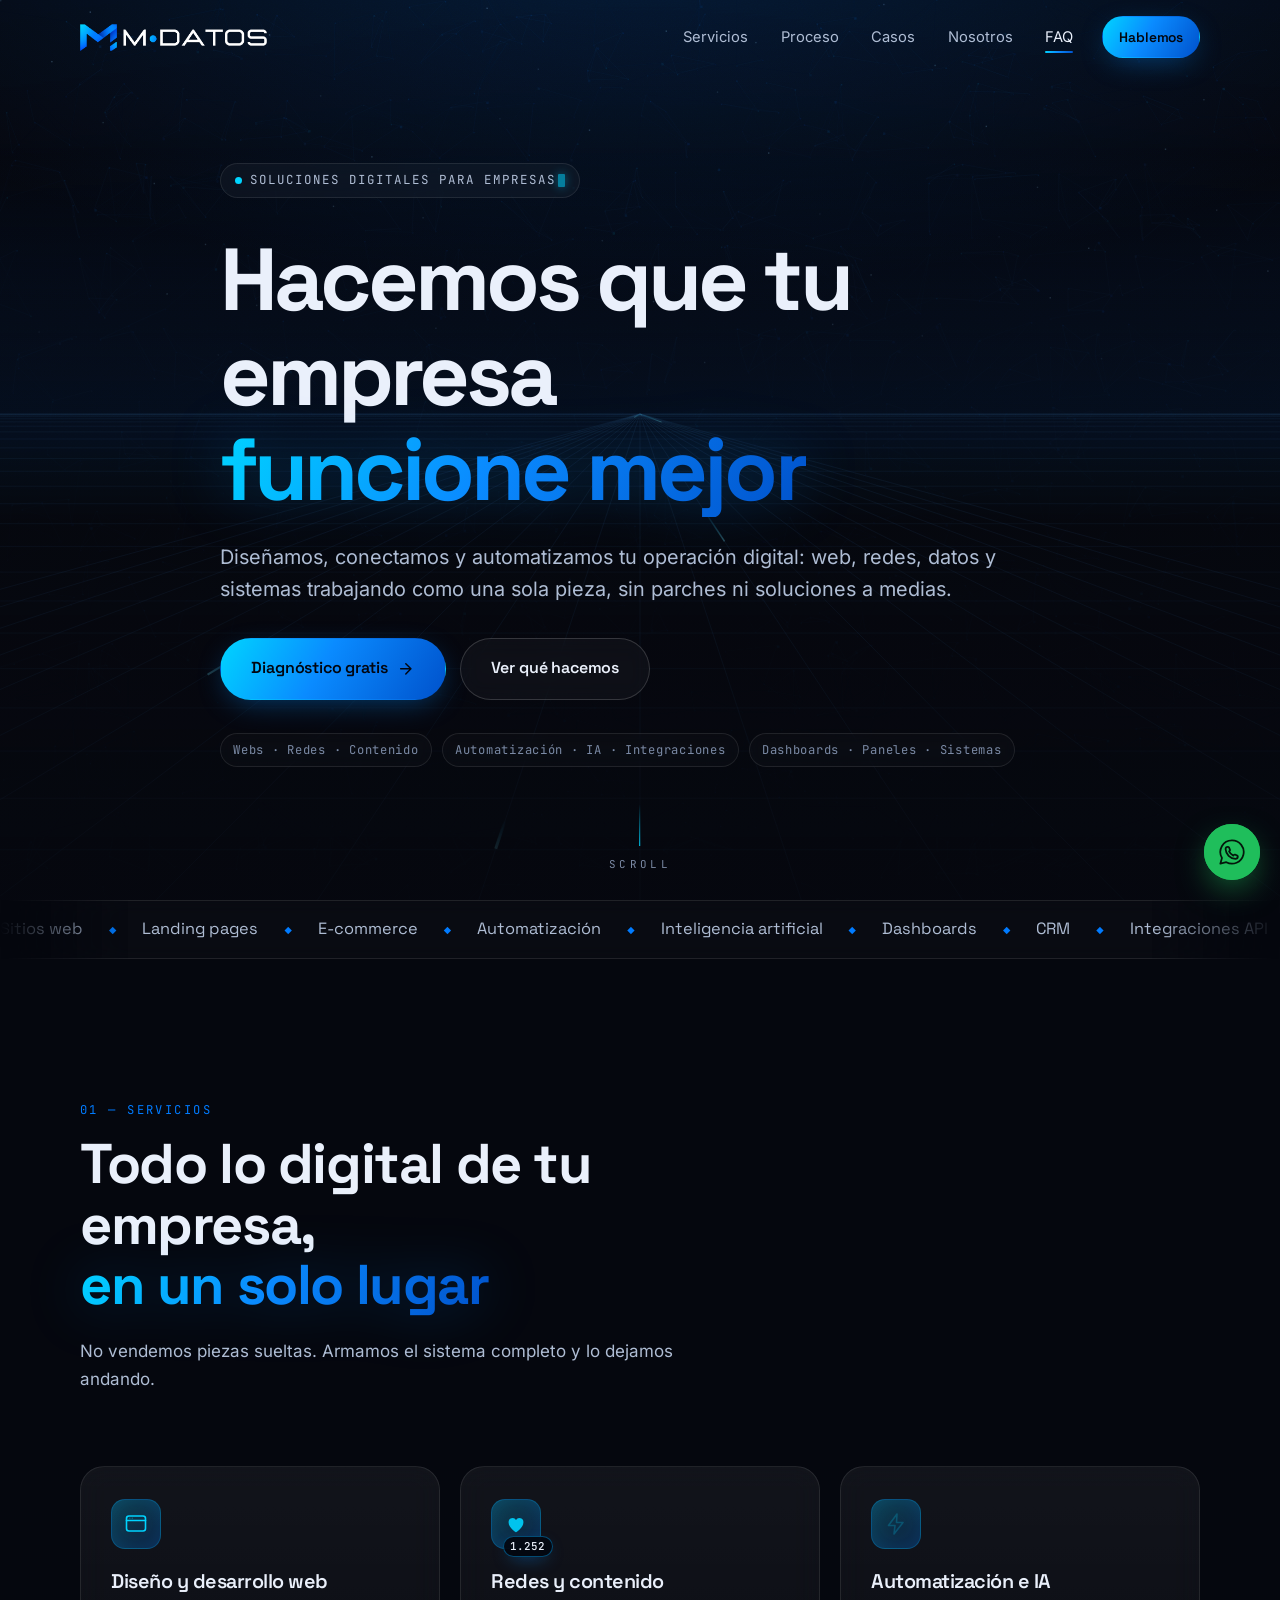
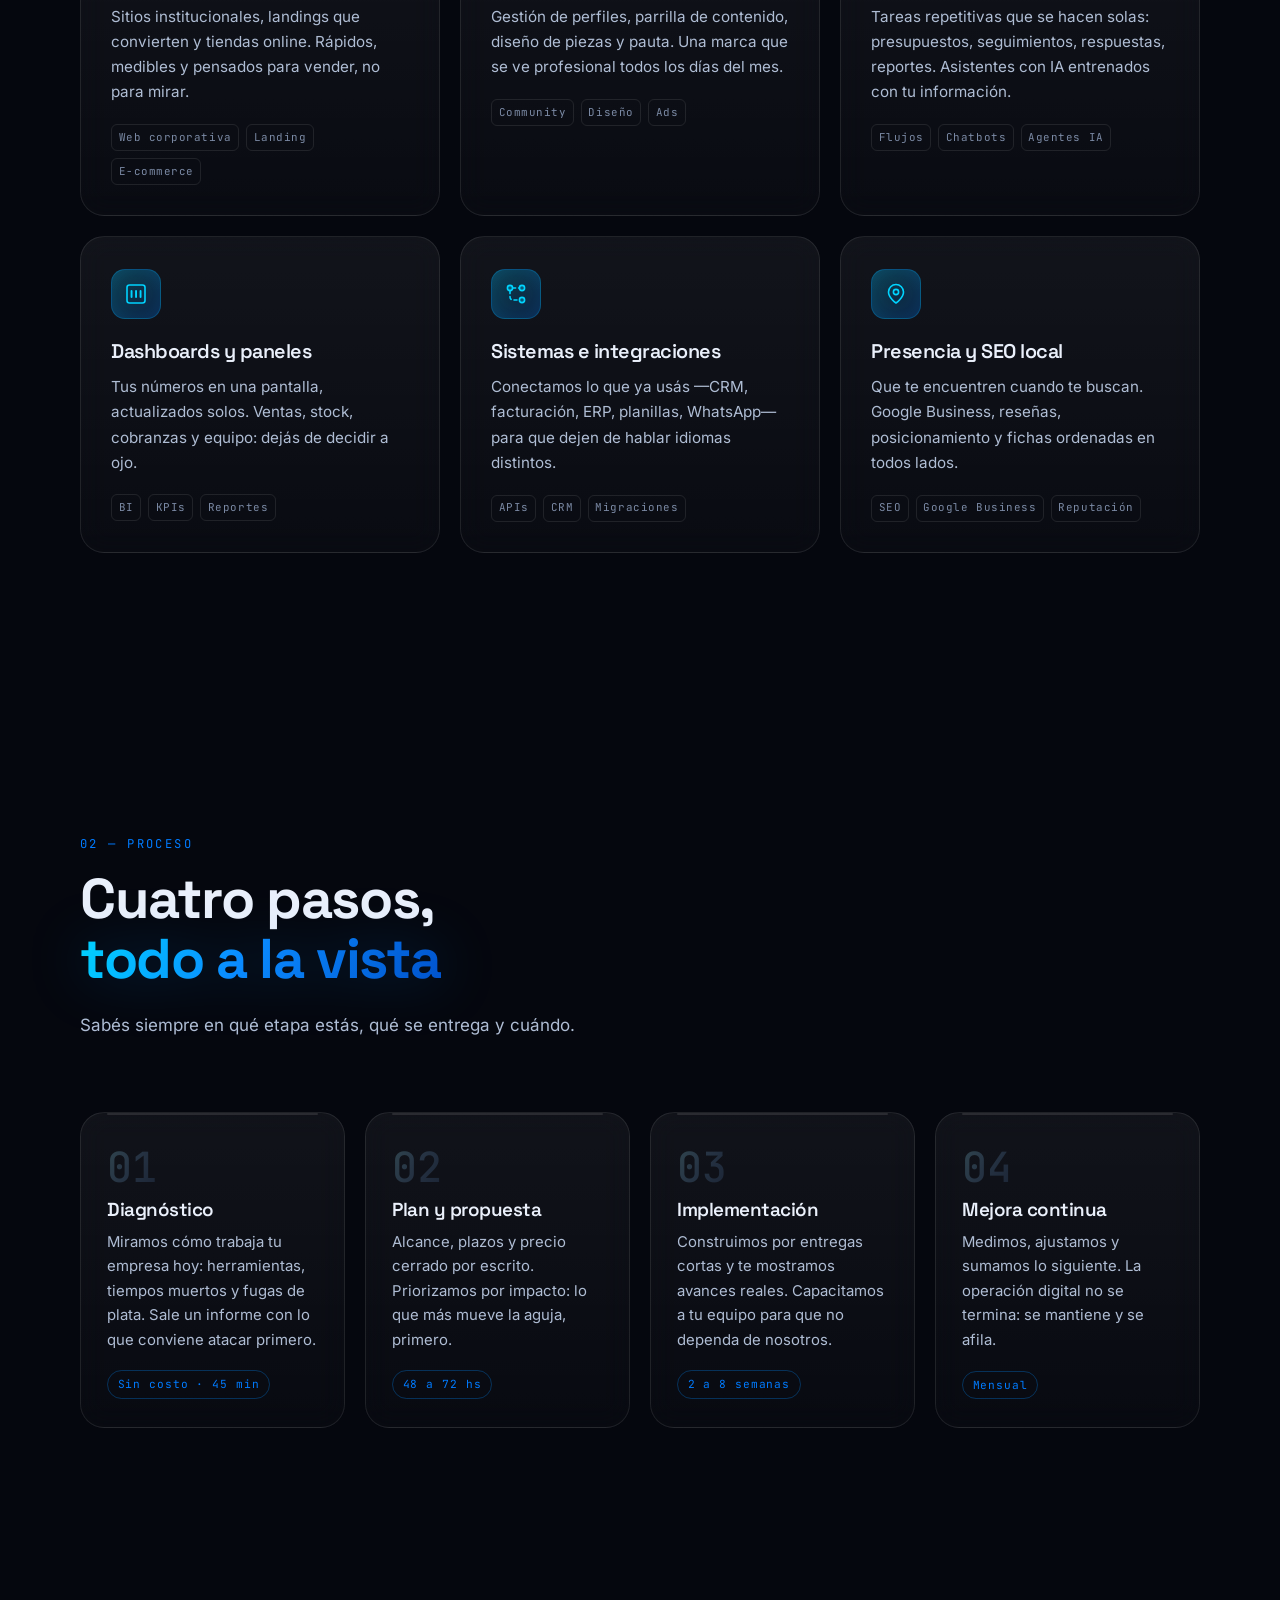
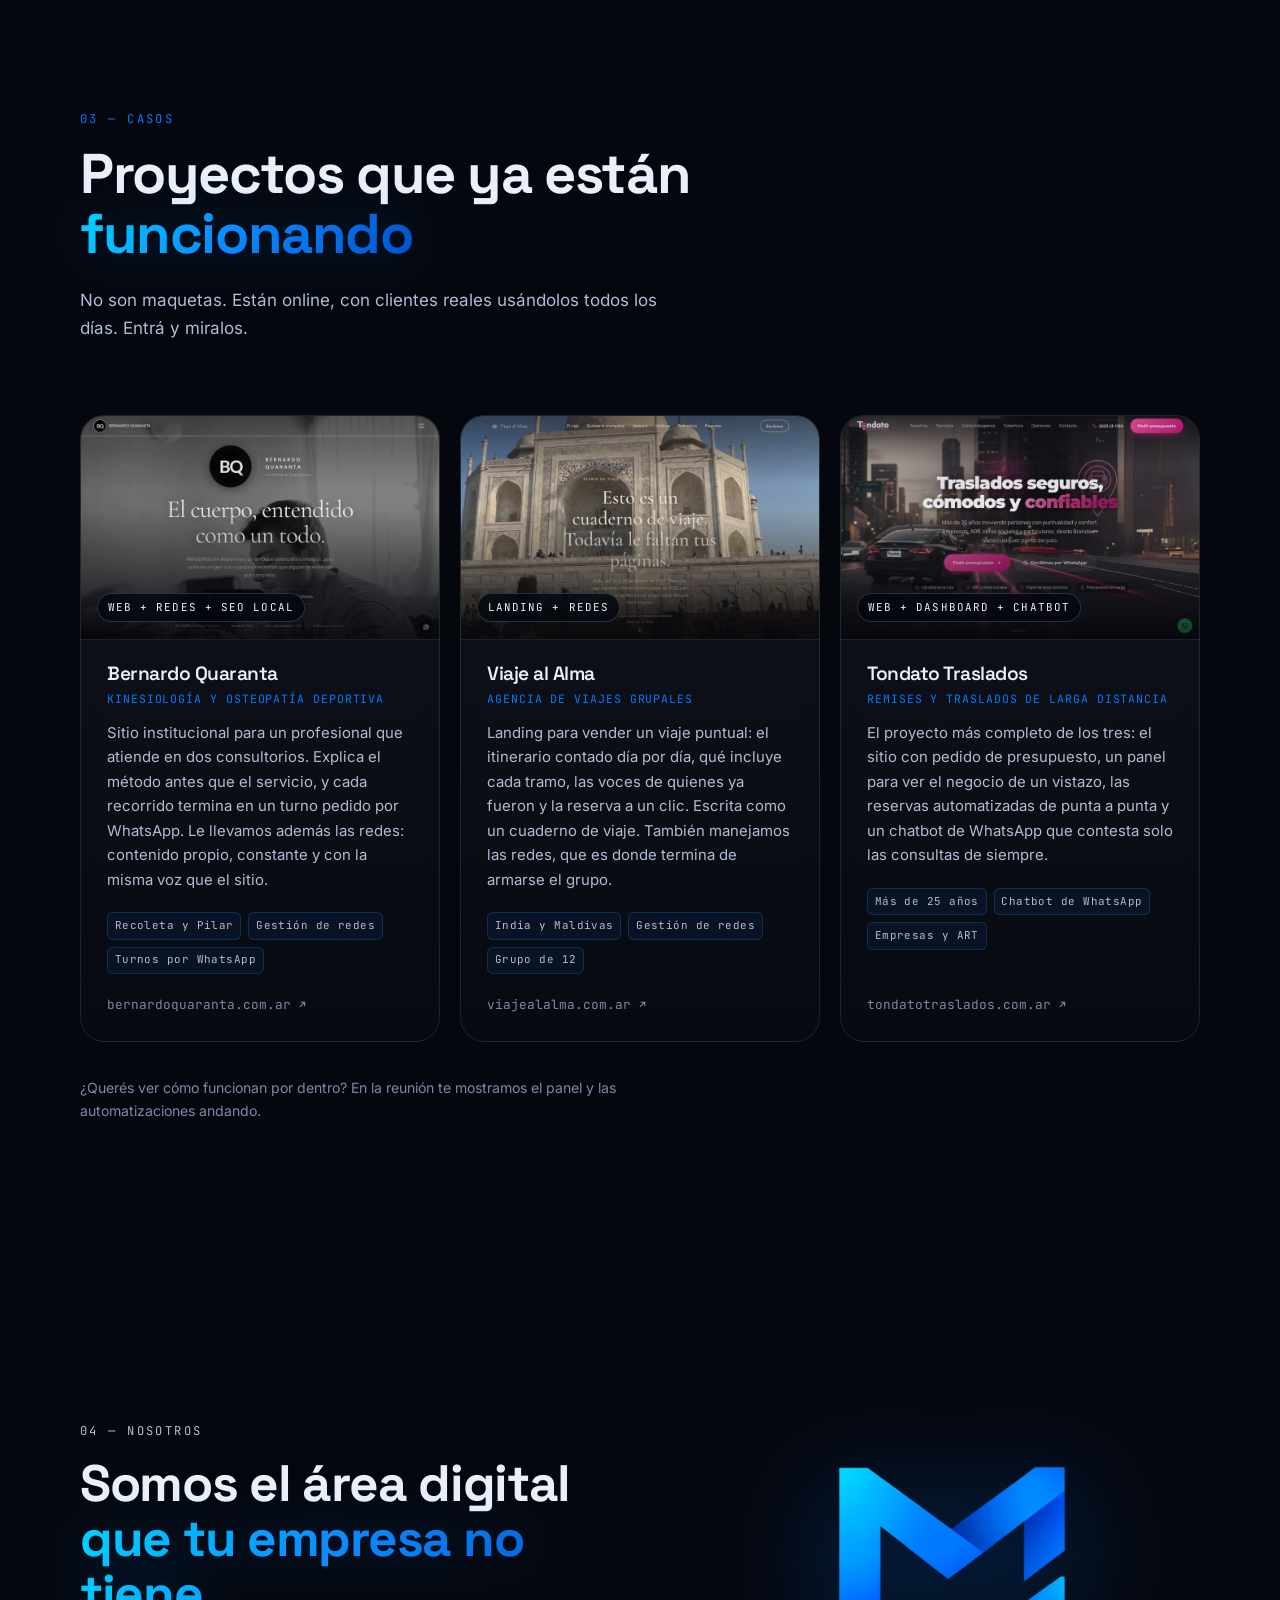
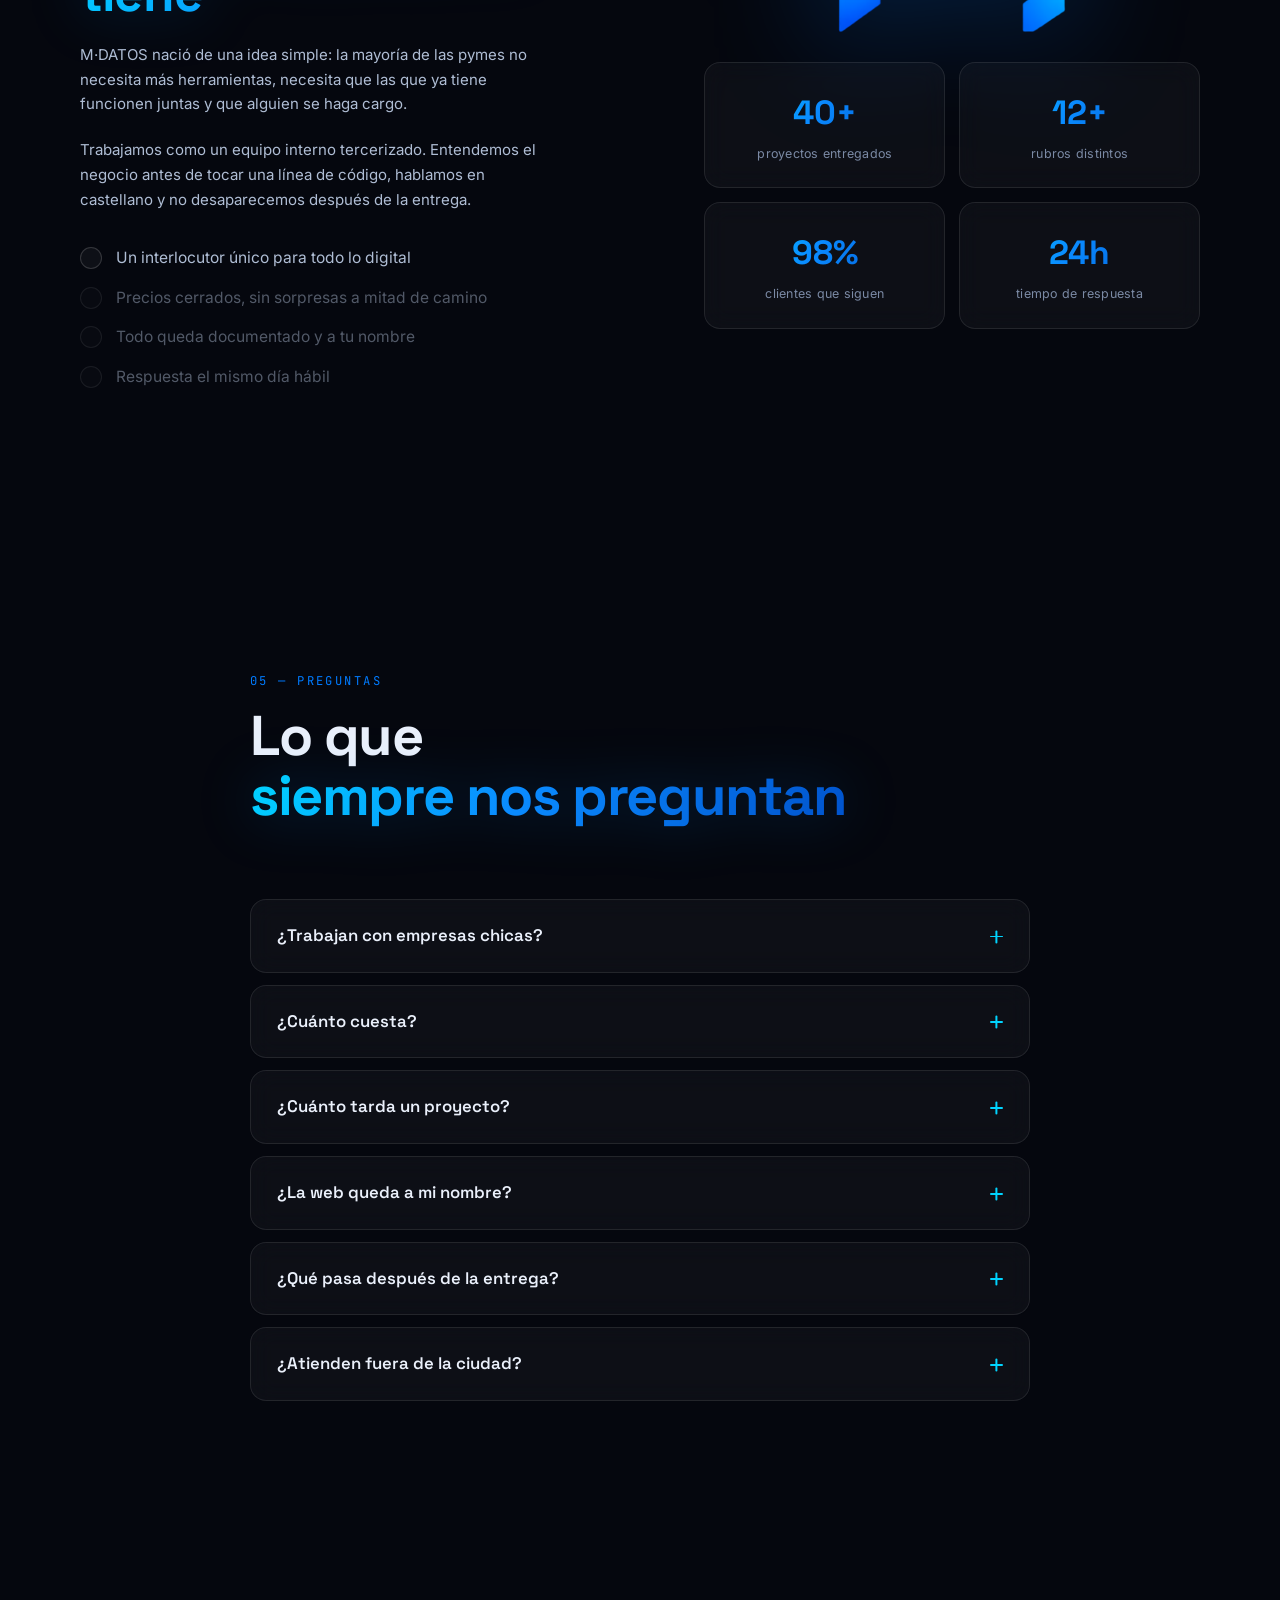
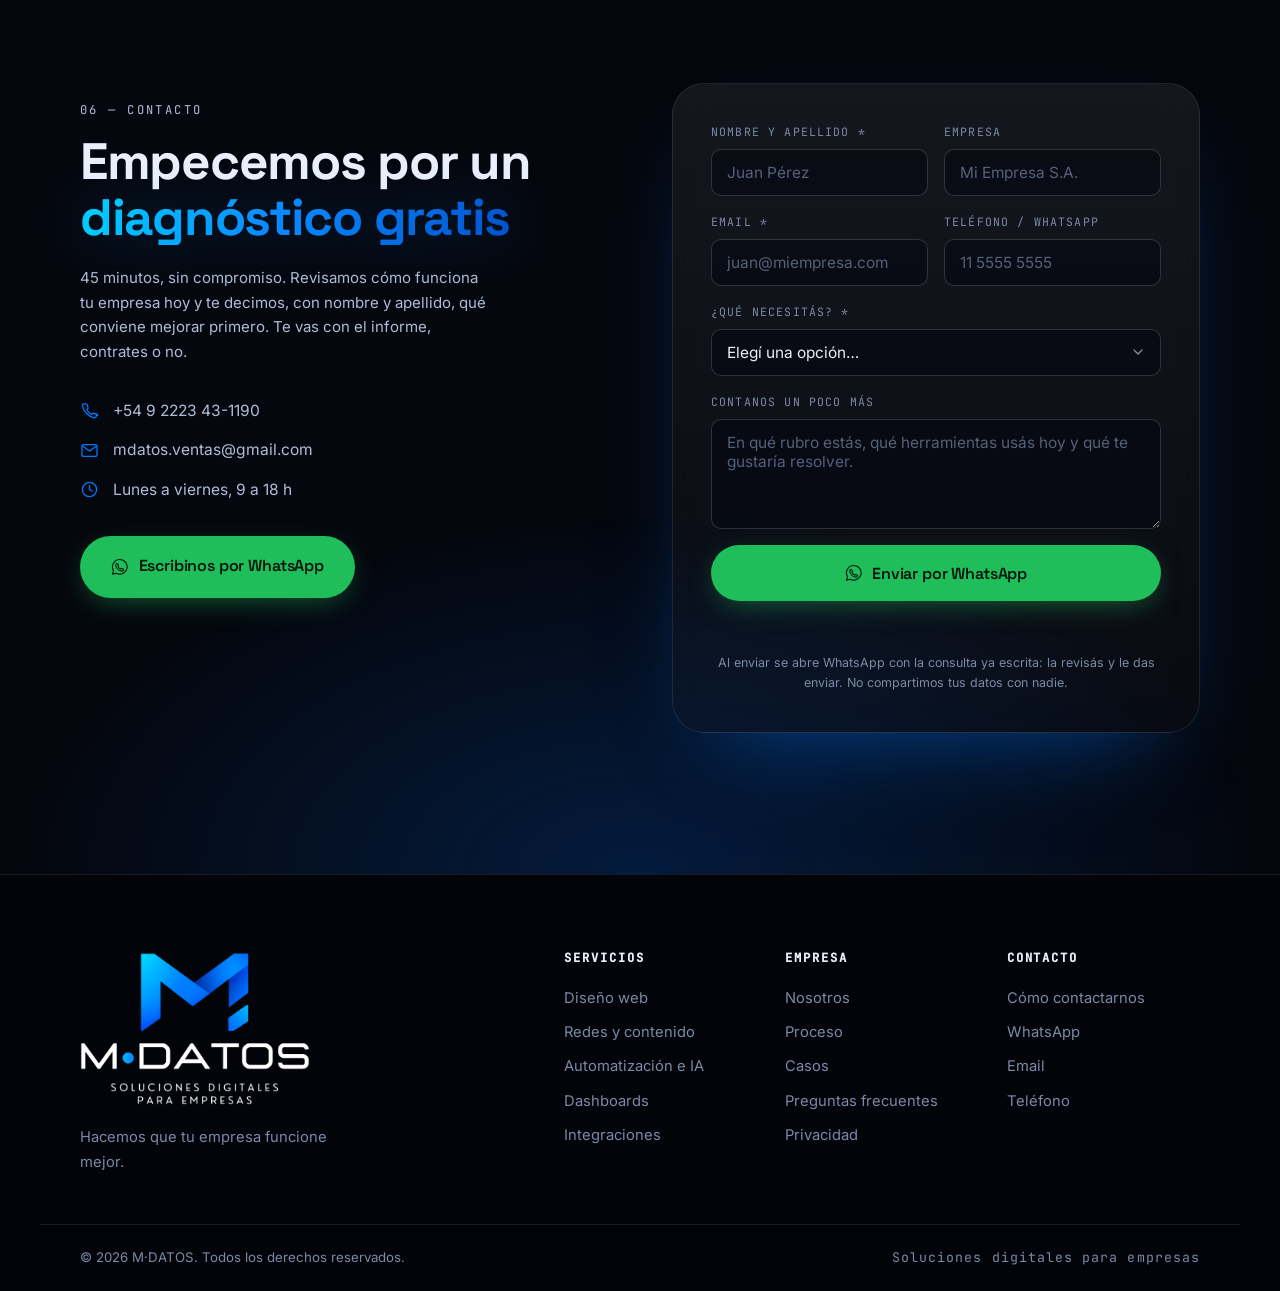
==== commit 79c34e14: "Tono: saca las dos frases coloquiales del hero y del proceso - "Sin parches. Sin humo." pasa a "sin " ====
--- a/index.html
+++ b/index.html
@@ -79,7 +79,7 @@
 
     <p class="hero__sub reveal" data-delay="2">
       Diseñamos, conectamos y automatizamos tu operación digital: web, redes, datos y sistemas
-      trabajando como una sola pieza. Sin parches. Sin humo.
+      trabajando como una sola pieza, sin parches ni soluciones a medias.
     </p>
 
     <div class="hero__cta reveal" data-delay="3">
@@ -214,7 +214,7 @@
   <div class="wrap">
     <header class="sec__head reveal">
       <p class="kicker">02 — Proceso</p>
-      <h2>Cuatro pasos,<br><span class="grad">cero misterio</span></h2>
+      <h2>Cuatro pasos,<br><span class="grad">todo a la vista</span></h2>
       <p class="sec__lead">Sabés siempre en qué etapa estás, qué se entrega y cuándo.</p>
     </header>
 
--- a/assets/css/style.css
+++ b/assets/css/style.css
@@ -456,7 +456,9 @@
    Texto tecleado del hero
    ========================================================= */
 .type{position:relative;display:inline-block}
-.type__ghost{visibility:hidden}
+/* el fantasma reserva tambien el ancho del cursor, para que al terminar
+   de escribir no se caiga a una segunda linea */
+.type__ghost{visibility:hidden;padding-right:.72em}
 .type__out{position:absolute;left:0;top:0;width:100%;white-space:pre-wrap}
 .type__out::after{
   content:"";display:inline-block;width:.55em;height:1.05em;margin-left:.12em;
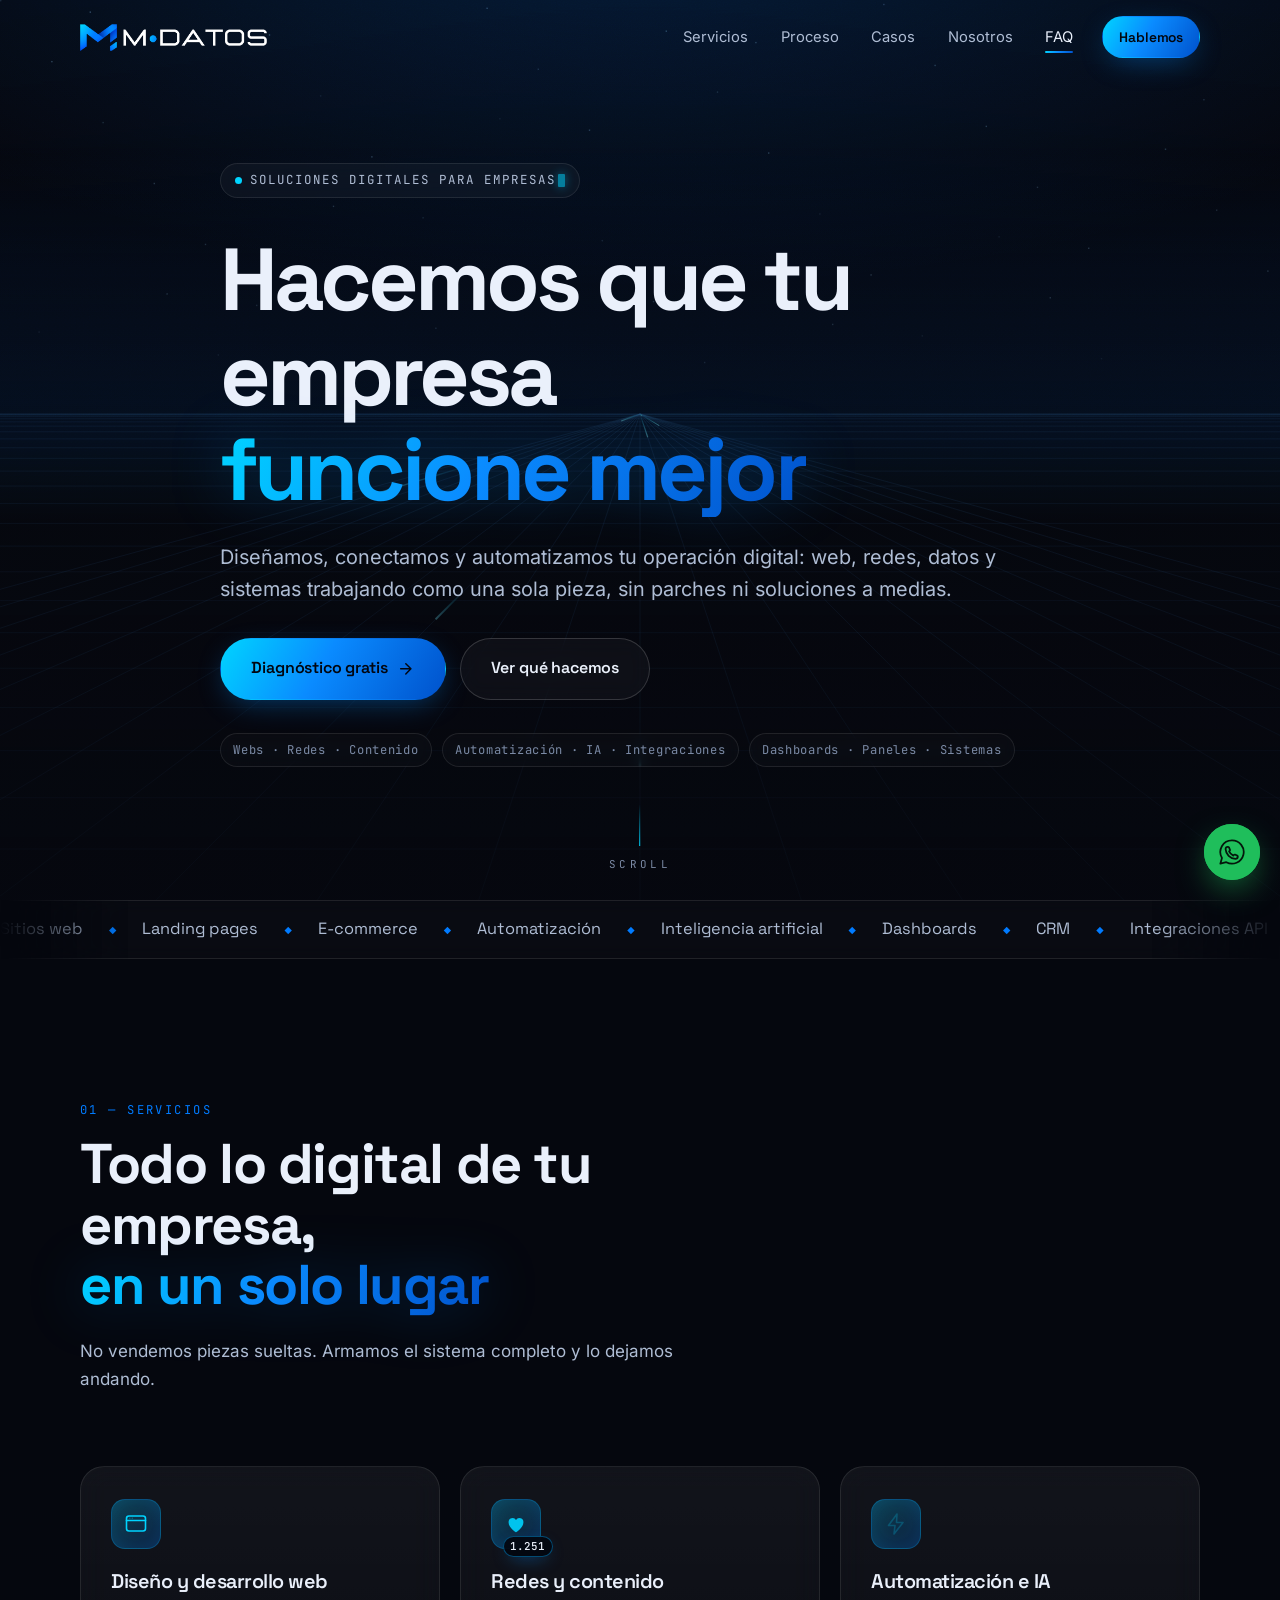
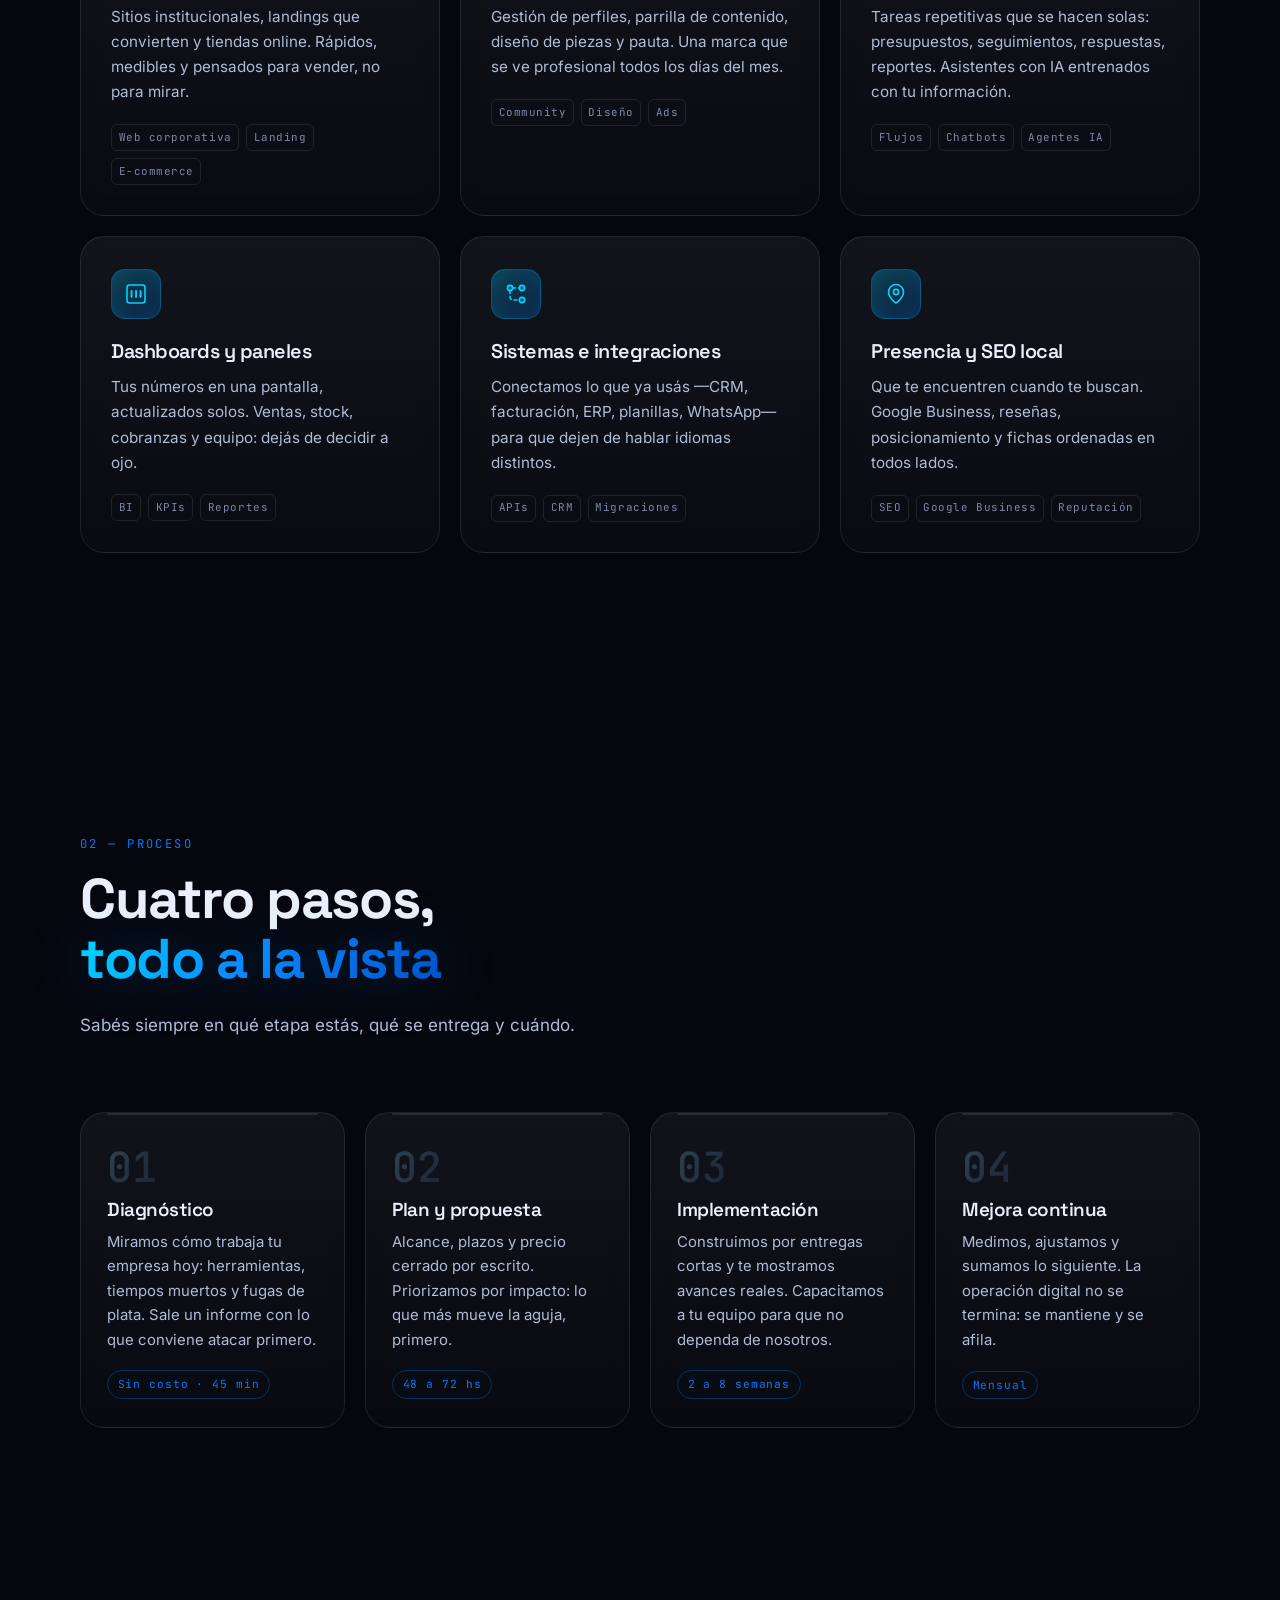
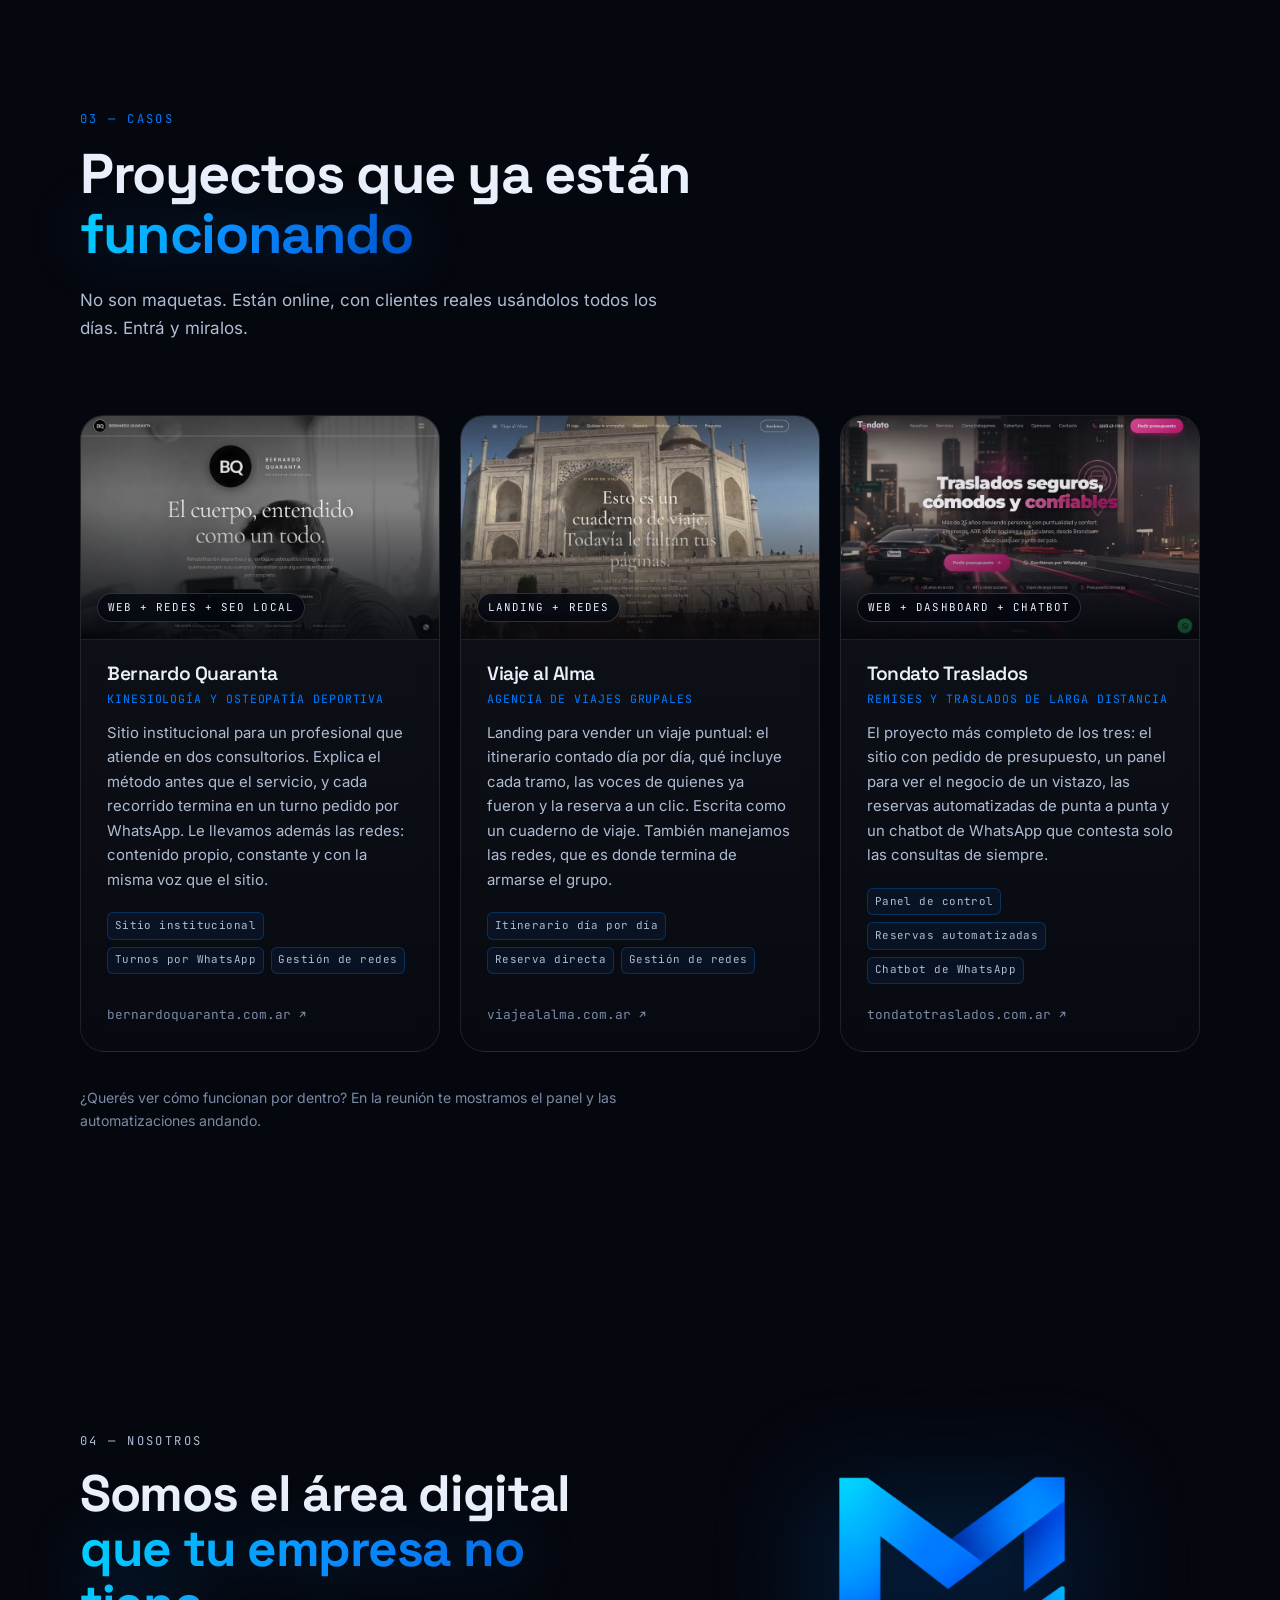
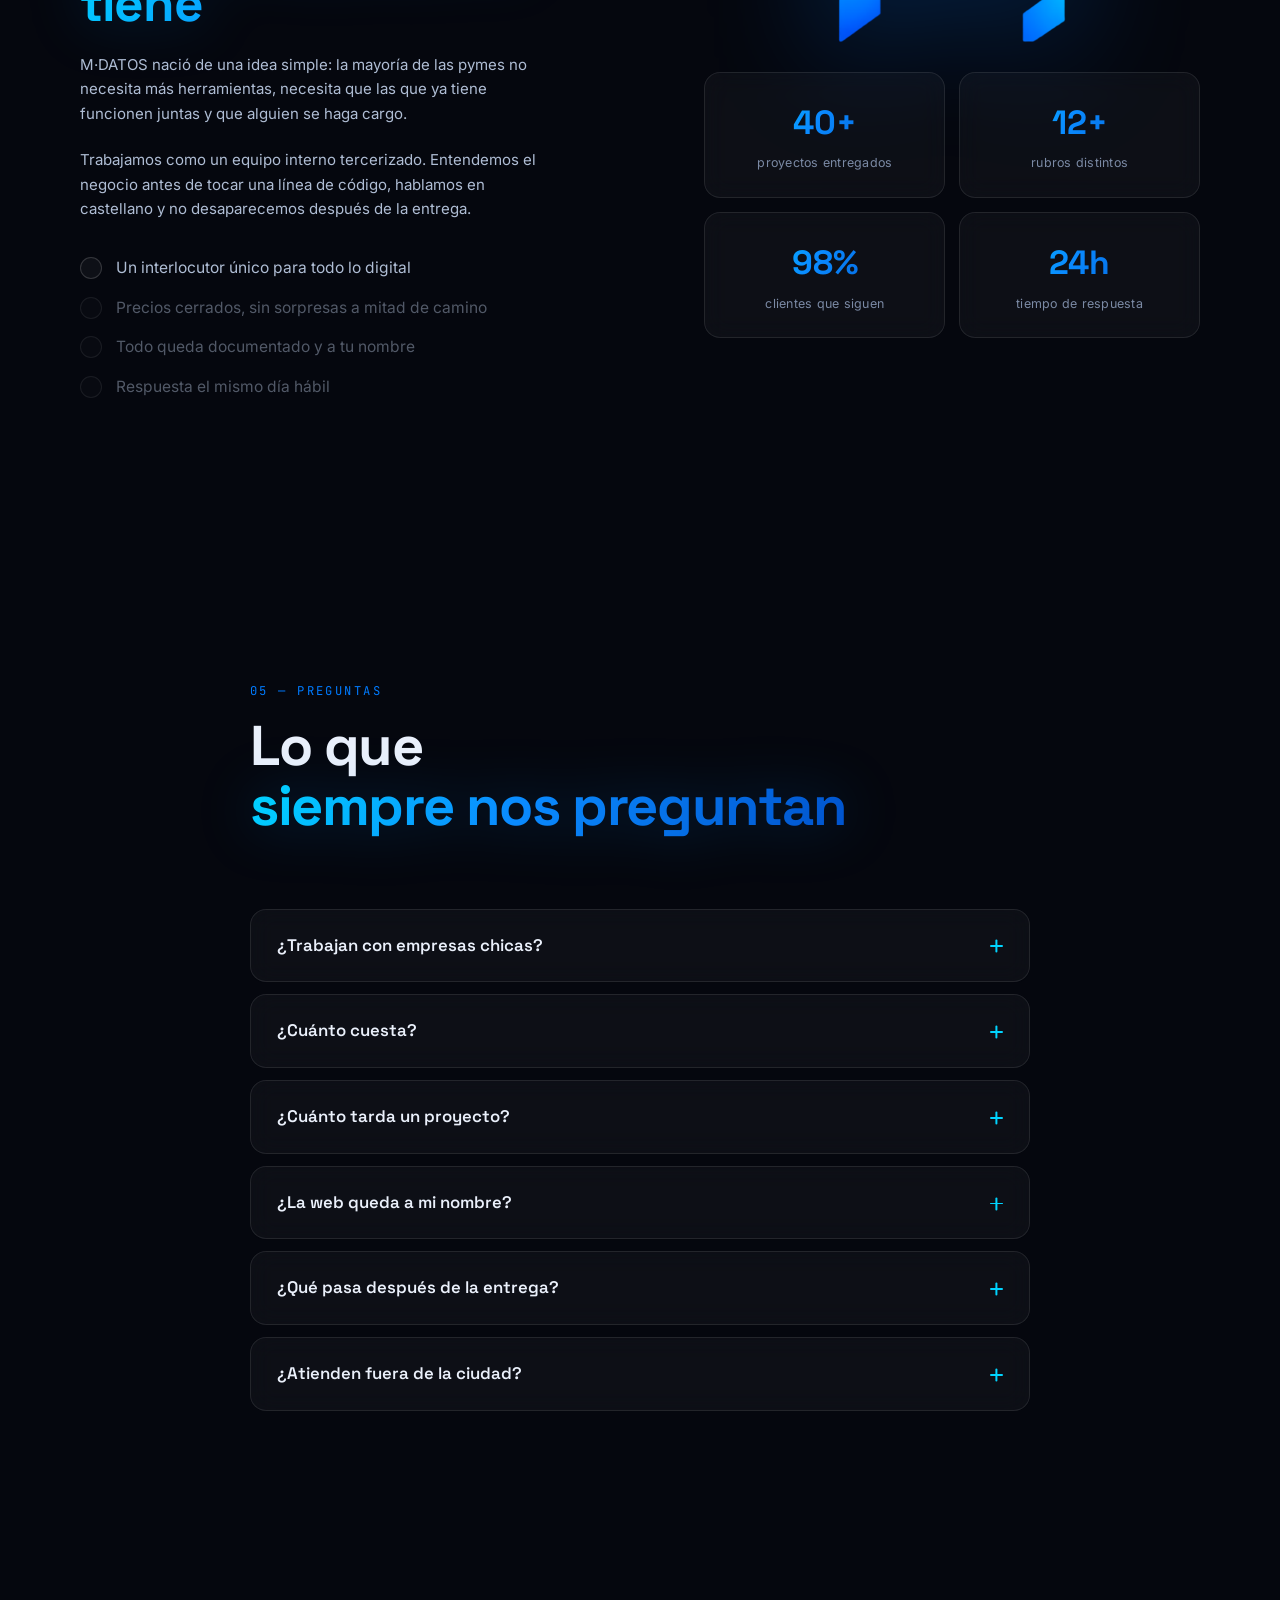
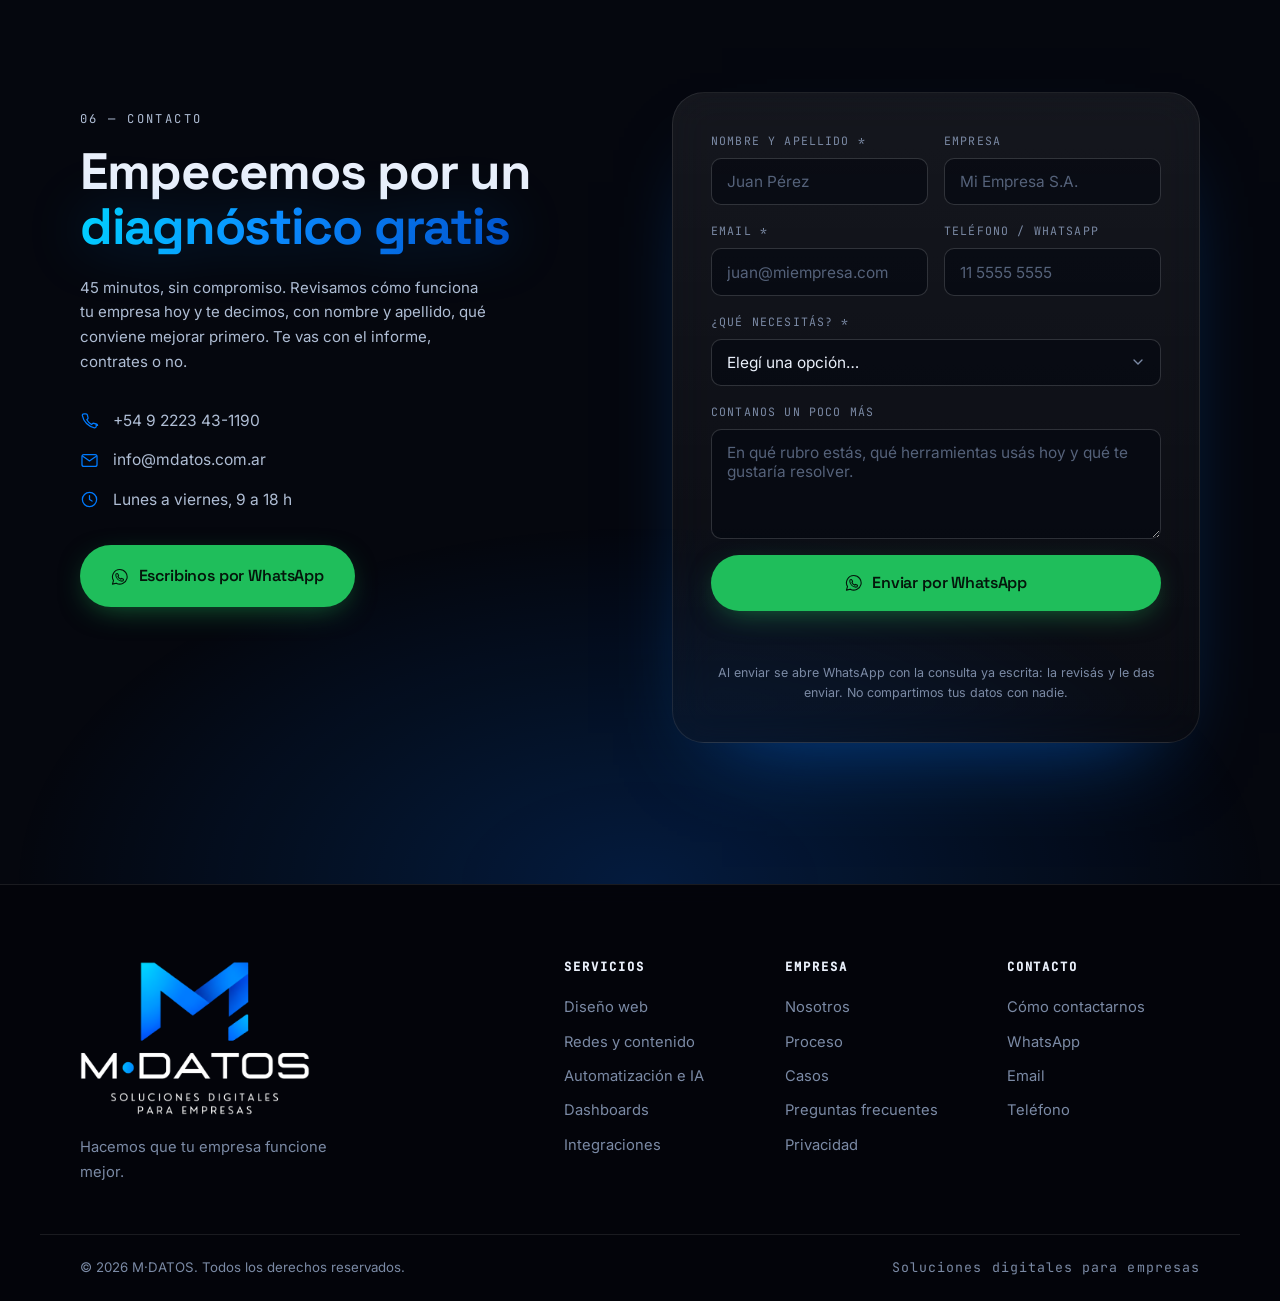
==== commit 04183c60: "Correo corporativo y datos de cada caso reescritos Casos - Los tres datos de cada tarjeta mezclaban " ====
--- a/index.html
+++ b/index.html
@@ -267,7 +267,7 @@
           <h3>Bernardo Quaranta</h3>
           <p class="case__kind">Kinesiología y osteopatía deportiva</p>
           <p>Sitio institucional para un profesional que atiende en dos consultorios. Explica el método antes que el servicio, y cada recorrido termina en un turno pedido por WhatsApp. Le llevamos además las redes: contenido propio, constante y con la misma voz que el sitio.</p>
-          <ul class="case__facts"><li>Recoleta y Pilar</li><li>Gestión de redes</li><li>Turnos por WhatsApp</li></ul>
+          <ul class="case__facts"><li>Sitio institucional</li><li>Turnos por WhatsApp</li><li>Gestión de redes</li></ul>
           <a class="case__link" href="https://www.bernardoquaranta.com.ar" target="_blank" rel="noopener">bernardoquaranta.com.ar <svg viewBox="0 0 24 24" aria-hidden="true"><path d="M7 17 17 7M9 7h8v8"/></svg></a>
         </div>
       </article>
@@ -282,7 +282,7 @@
           <h3>Viaje al Alma</h3>
           <p class="case__kind">Agencia de viajes grupales</p>
           <p>Landing para vender un viaje puntual: el itinerario contado día por día, qué incluye cada tramo, las voces de quienes ya fueron y la reserva a un clic. Escrita como un cuaderno de viaje. También manejamos las redes, que es donde termina de armarse el grupo.</p>
-          <ul class="case__facts"><li>India y Maldivas</li><li>Gestión de redes</li><li>Grupo de 12</li></ul>
+          <ul class="case__facts"><li>Itinerario día por día</li><li>Reserva directa</li><li>Gestión de redes</li></ul>
           <a class="case__link" href="https://www.viajealalma.com.ar" target="_blank" rel="noopener">viajealalma.com.ar <svg viewBox="0 0 24 24" aria-hidden="true"><path d="M7 17 17 7M9 7h8v8"/></svg></a>
         </div>
       </article>
@@ -297,7 +297,7 @@
           <h3>Tondato Traslados</h3>
           <p class="case__kind">Remises y traslados de larga distancia</p>
           <p>El proyecto más completo de los tres: el sitio con pedido de presupuesto, un panel para ver el negocio de un vistazo, las reservas automatizadas de punta a punta y un chatbot de WhatsApp que contesta solo las consultas de siempre.</p>
-          <ul class="case__facts"><li>Más de 25 años</li><li>Chatbot de WhatsApp</li><li>Empresas y ART</li></ul>
+          <ul class="case__facts"><li>Panel de control</li><li>Reservas automatizadas</li><li>Chatbot de WhatsApp</li></ul>
           <a class="case__link" href="https://www.tondatotraslados.com.ar" target="_blank" rel="noopener">tondatotraslados.com.ar <svg viewBox="0 0 24 24" aria-hidden="true"><path d="M7 17 17 7M9 7h8v8"/></svg></a>
         </div>
       </article>
@@ -529,7 +529,7 @@
       "url": "https://mdatos.com.ar/",
       "description": "Estudio argentino de servicios digitales para pymes: diseño web, redes y contenido, automatización con inteligencia artificial, dashboards e integración de sistemas.",
       "slogan": "Hacemos que tu empresa funcione mejor",
-      "email": "mdatos.ventas@gmail.com",
+      "email": "info@mdatos.com.ar",
       "telephone": "+54-9-2223-431190",
       "logo": {
         "@type": "ImageObject",
@@ -549,7 +549,7 @@
           "contactType": "sales",
           "name": "Consultas comerciales y diagnóstico sin cargo",
           "telephone": "+54-9-2223-431190",
-          "email": "mdatos.ventas@gmail.com",
+          "email": "info@mdatos.com.ar",
           "availableLanguage": ["Spanish"],
           "areaServed": "AR"
         },
@@ -557,7 +557,7 @@
           "@type": "ContactPoint",
           "contactType": "customer support",
           "name": "Soporte a clientes",
-          "email": "mdatos.ventas@gmail.com",
+          "email": "info@mdatos.com.ar",
           "availableLanguage": ["Spanish"],
           "areaServed": "AR"
         }
@@ -580,7 +580,7 @@
         "addressCountry": "AR"
       },
       "telephone": "+54-9-2223-431190",
-      "email": "mdatos.ventas@gmail.com",
+      "email": "info@mdatos.com.ar",
       "openingHoursSpecification": {
         "@type": "OpeningHoursSpecification",
         "dayOfWeek": ["Monday", "Tuesday", "Wednesday", "Thursday", "Friday"],
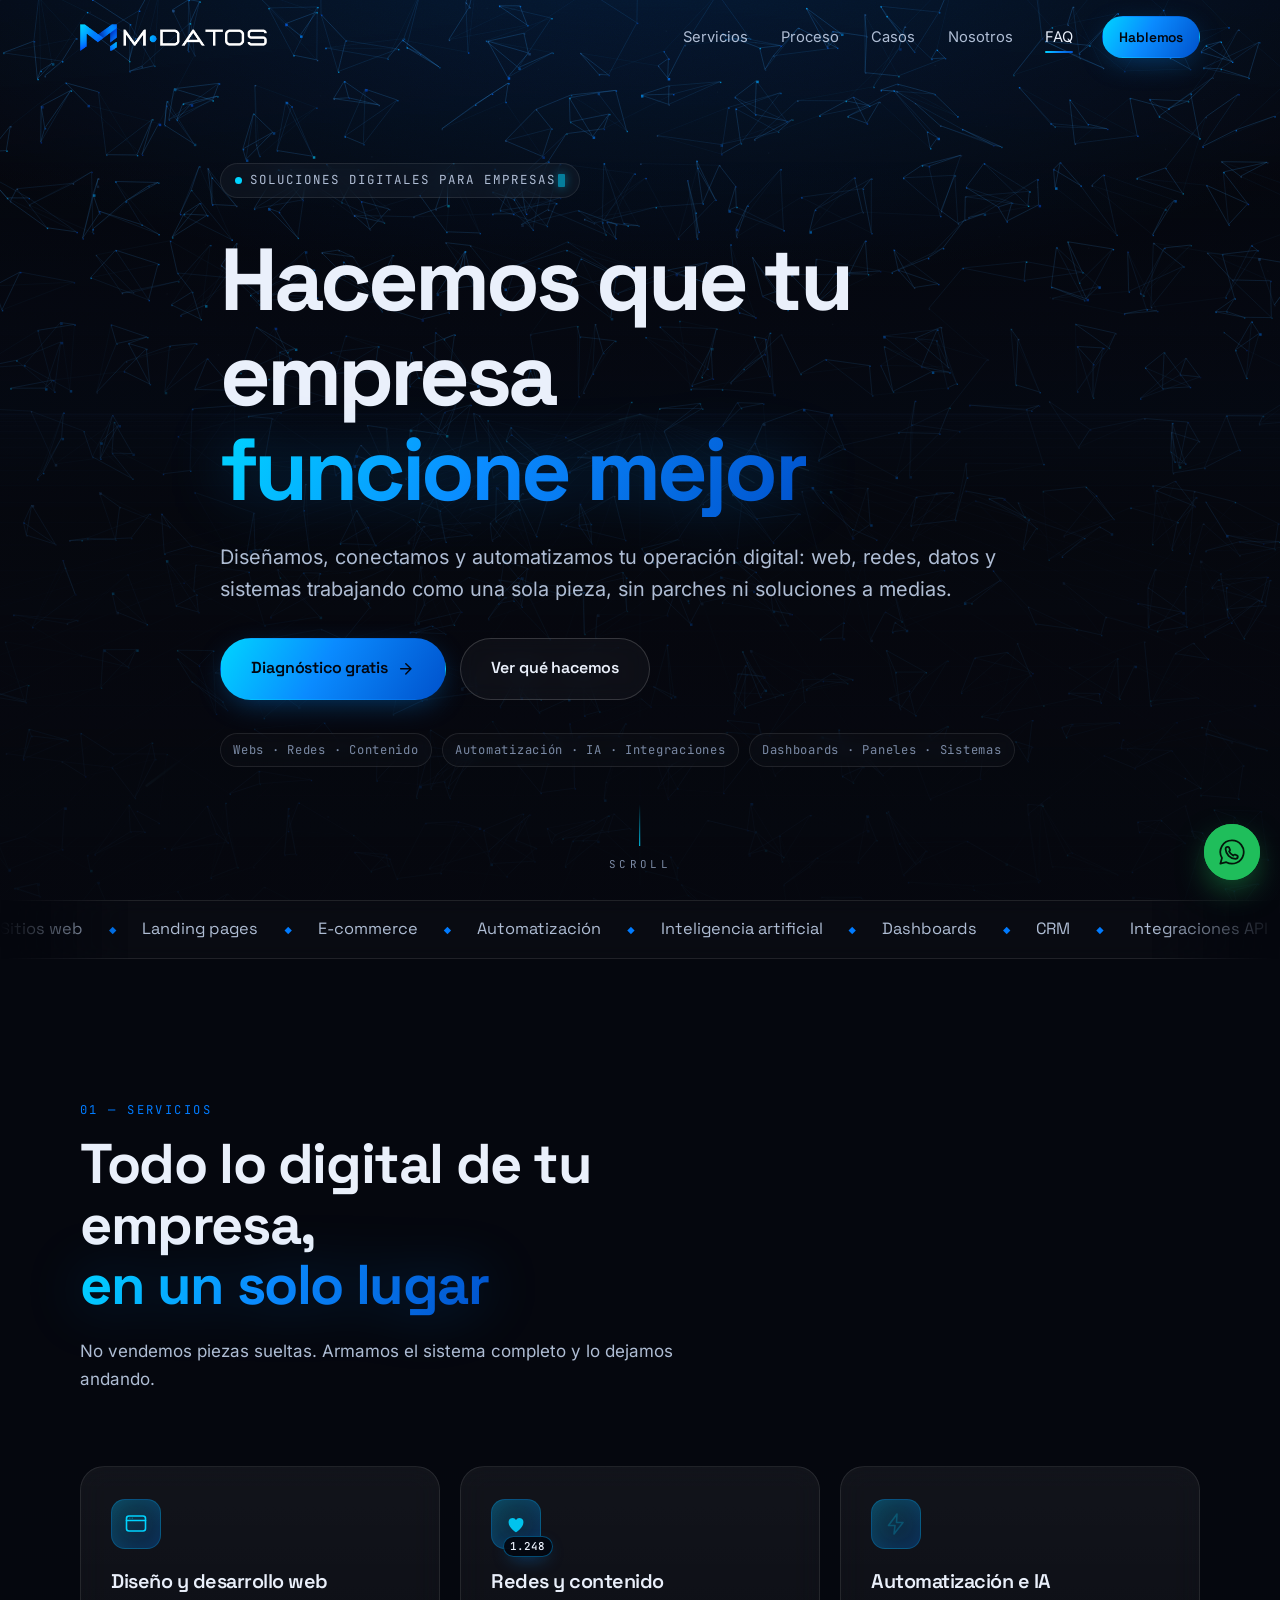
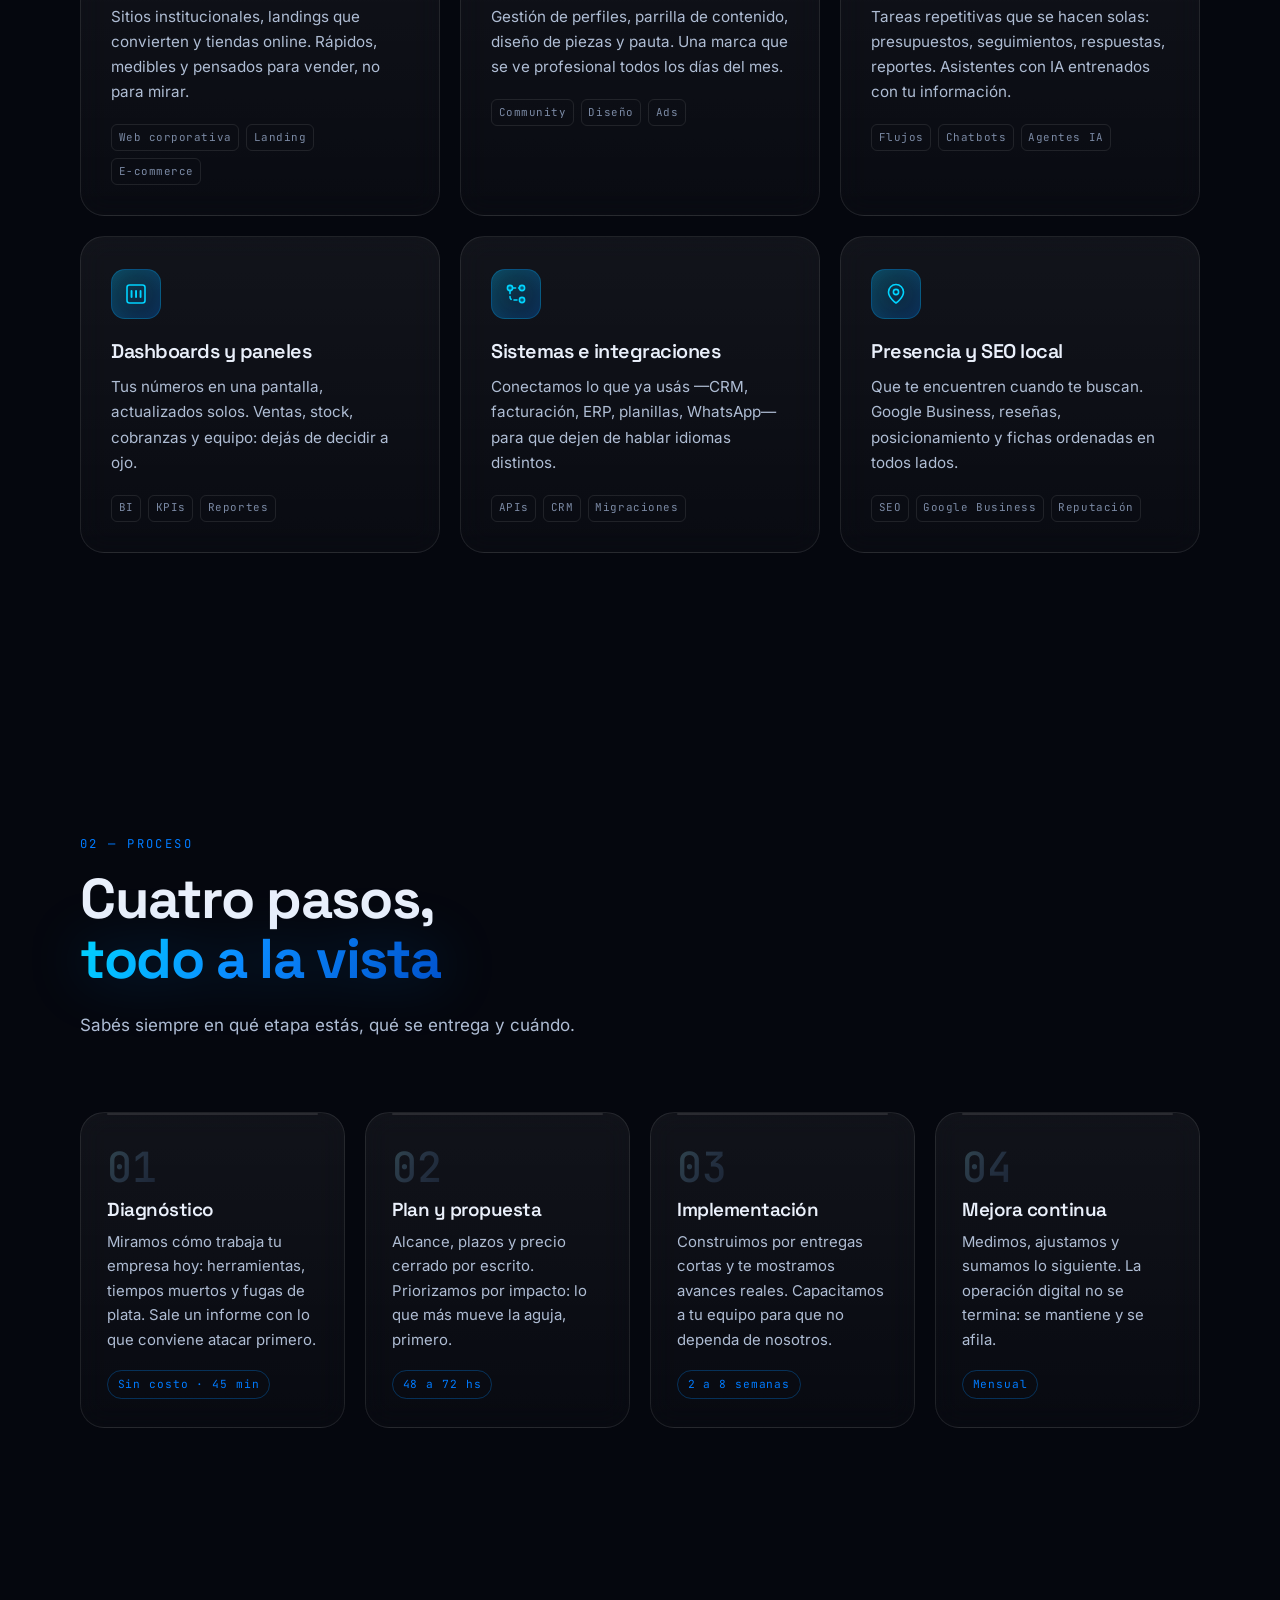
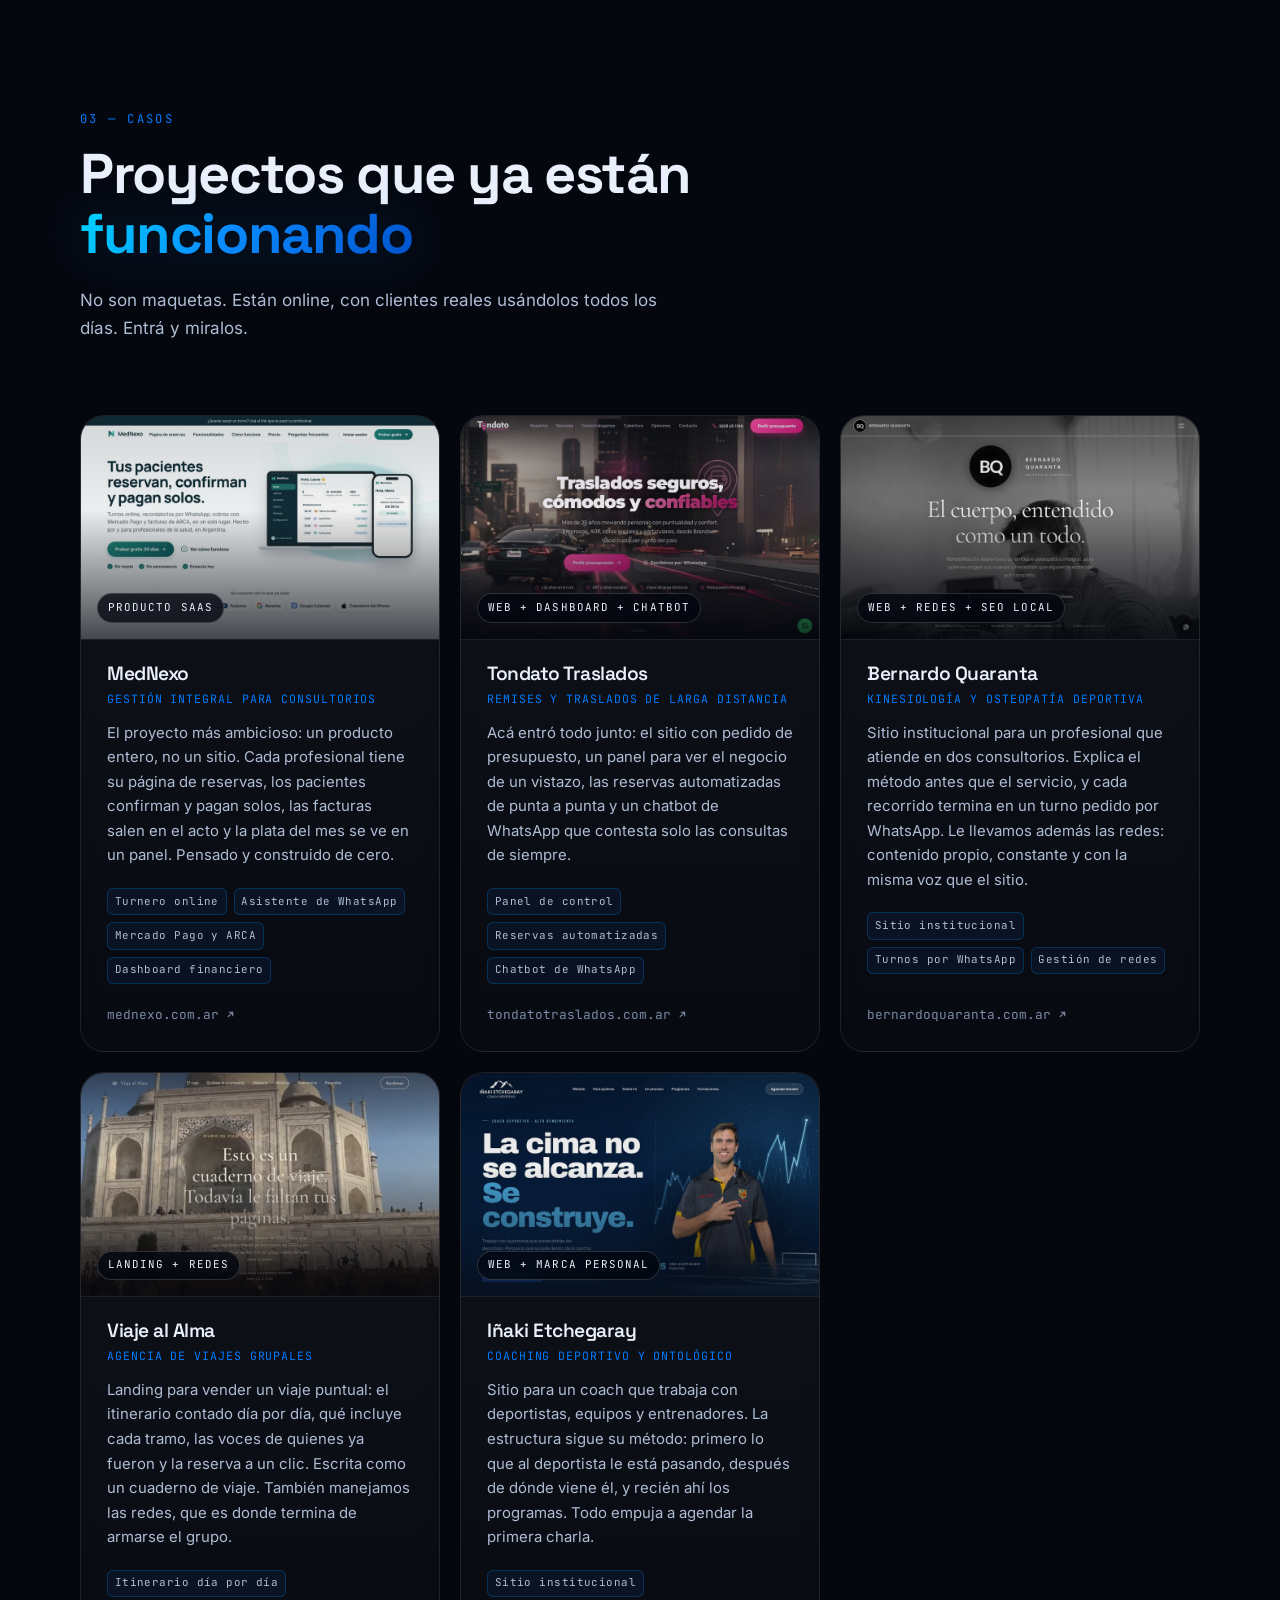
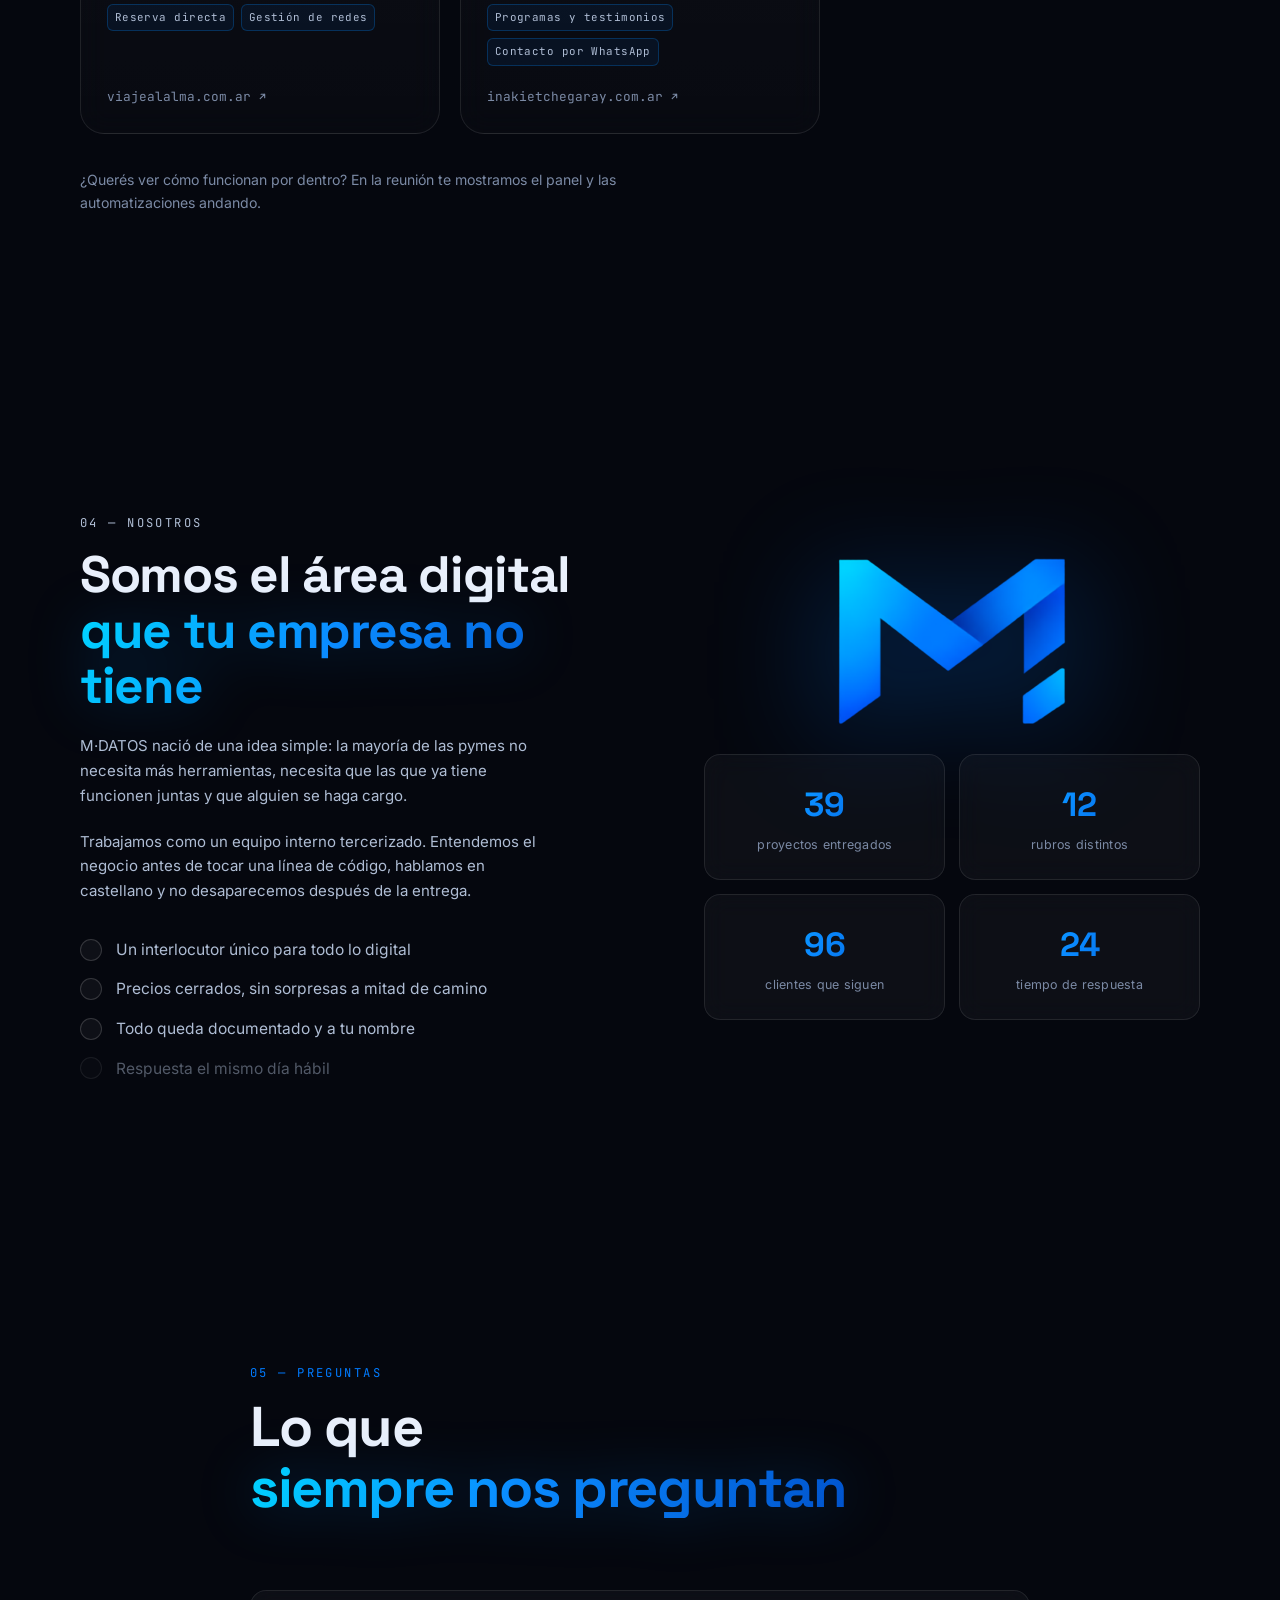
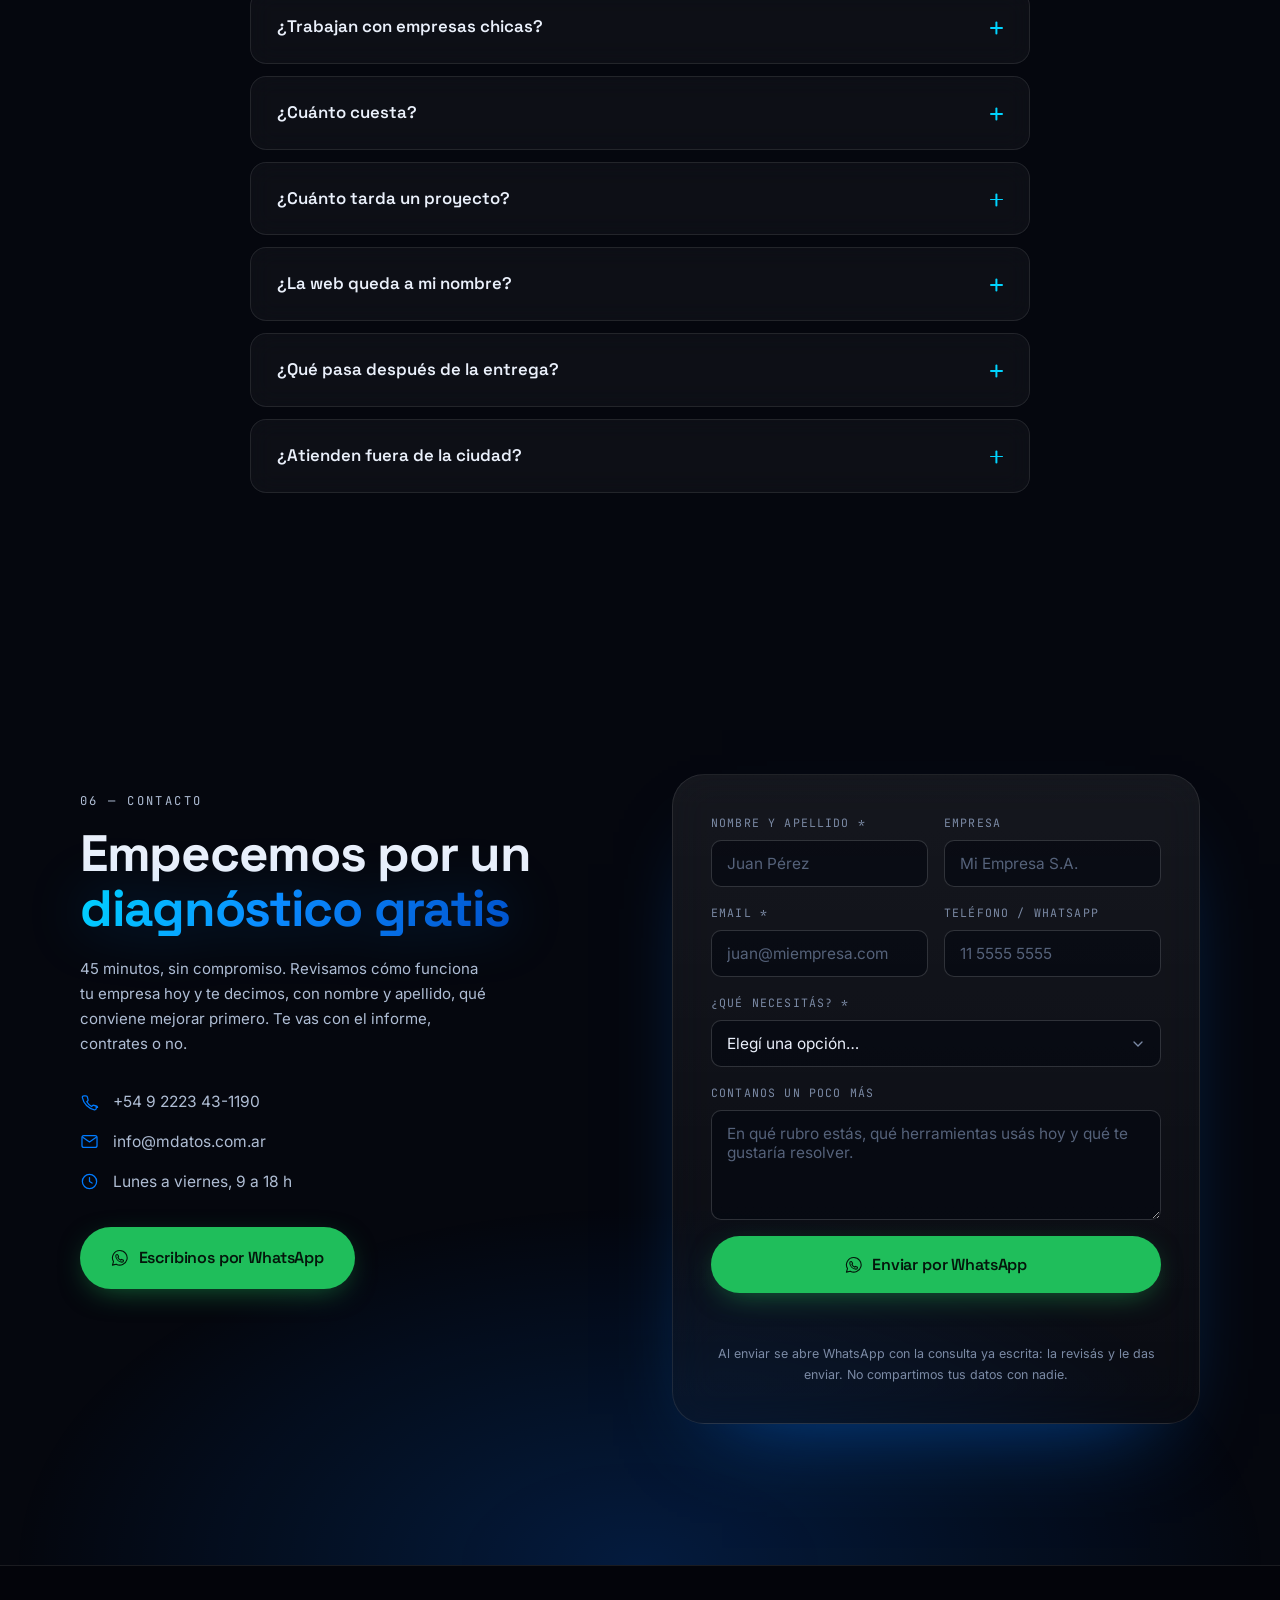
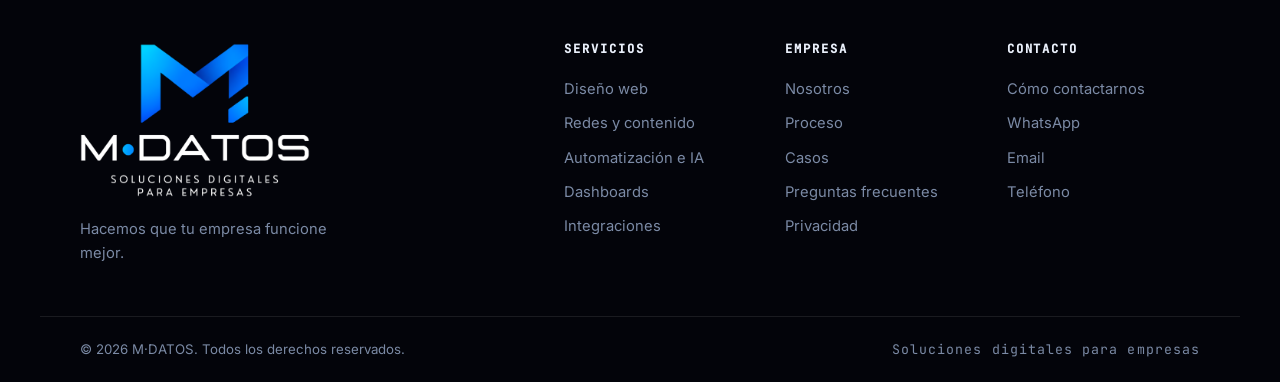
==== commit 7dab2d80: "Dos casos nuevos: MedNexo e Iñaki Etchegaray - MedNexo: sistema integral de gestion para consultorio" ====
--- a/index.html
+++ b/index.html
@@ -258,6 +258,36 @@
 
     <div class="grid grid--3">
       <article class="case reveal" data-delay="1">
+        <a class="case__media" href="https://www.mednexo.com.ar" target="_blank" rel="noopener" tabindex="-1" aria-hidden="true">
+          <img src="assets/casos/mednexo.jpg" alt="Portada de MedNexo, sistema de gestión para consultorios de salud" width="880" height="550" loading="lazy">
+          <span class="case__tag">Producto SaaS</span>
+          <span class="case__go">Ver el sitio <svg viewBox="0 0 24 24" aria-hidden="true"><path d="M7 17 17 7M9 7h8v8"/></svg></span>
+        </a>
+        <div class="case__body">
+          <h3>MedNexo</h3>
+          <p class="case__kind">Gestión integral para consultorios</p>
+          <p>El proyecto más ambicioso: un producto entero, no un sitio. Cada profesional tiene su página de reservas, los pacientes confirman y pagan solos, las facturas salen en el acto y la plata del mes se ve en un panel. Pensado y construido de cero.</p>
+          <ul class="case__facts"><li>Turnero online</li><li>Asistente de WhatsApp</li><li>Mercado Pago y ARCA</li><li>Dashboard financiero</li></ul>
+          <a class="case__link" href="https://www.mednexo.com.ar" target="_blank" rel="noopener">mednexo.com.ar <svg viewBox="0 0 24 24" aria-hidden="true"><path d="M7 17 17 7M9 7h8v8"/></svg></a>
+        </div>
+      </article>
+
+      <article class="case reveal" data-delay="2">
+        <a class="case__media" href="https://www.tondatotraslados.com.ar" target="_blank" rel="noopener" tabindex="-1" aria-hidden="true">
+          <img src="assets/casos/tondato.jpg" alt="Portada del sitio de Tondato Traslados, remises y traslados desde Brandsen" width="880" height="550" loading="lazy">
+          <span class="case__tag">Web + Dashboard + Chatbot</span>
+          <span class="case__go">Ver el sitio <svg viewBox="0 0 24 24" aria-hidden="true"><path d="M7 17 17 7M9 7h8v8"/></svg></span>
+        </a>
+        <div class="case__body">
+          <h3>Tondato Traslados</h3>
+          <p class="case__kind">Remises y traslados de larga distancia</p>
+          <p>Acá entró todo junto: el sitio con pedido de presupuesto, un panel para ver el negocio de un vistazo, las reservas automatizadas de punta a punta y un chatbot de WhatsApp que contesta solo las consultas de siempre.</p>
+          <ul class="case__facts"><li>Panel de control</li><li>Reservas automatizadas</li><li>Chatbot de WhatsApp</li></ul>
+          <a class="case__link" href="https://www.tondatotraslados.com.ar" target="_blank" rel="noopener">tondatotraslados.com.ar <svg viewBox="0 0 24 24" aria-hidden="true"><path d="M7 17 17 7M9 7h8v8"/></svg></a>
+        </div>
+      </article>
+
+      <article class="case reveal" data-delay="3">
         <a class="case__media" href="https://www.bernardoquaranta.com.ar" target="_blank" rel="noopener" tabindex="-1" aria-hidden="true">
           <img src="assets/casos/quaranta.jpg" alt="Portada del sitio de Bernardo Quaranta, kinesiólogo y osteópata deportivo" width="880" height="550" loading="lazy">
           <span class="case__tag">Web + Redes + SEO local</span>
@@ -272,7 +302,7 @@
         </div>
       </article>
 
-      <article class="case reveal" data-delay="2">
+      <article class="case reveal" data-delay="1">
         <a class="case__media" href="https://www.viajealalma.com.ar" target="_blank" rel="noopener" tabindex="-1" aria-hidden="true">
           <img src="assets/casos/viajealalma.jpg" alt="Portada del sitio Viaje al Alma, viaje grupal a India y Maldivas" width="880" height="550" loading="lazy">
           <span class="case__tag">Landing + Redes</span>
@@ -287,18 +317,18 @@
         </div>
       </article>
 
-      <article class="case reveal" data-delay="3">
-        <a class="case__media" href="https://www.tondatotraslados.com.ar" target="_blank" rel="noopener" tabindex="-1" aria-hidden="true">
-          <img src="assets/casos/tondato.jpg" alt="Portada del sitio de Tondato Traslados, remises y traslados desde Brandsen" width="880" height="550" loading="lazy">
-          <span class="case__tag">Web + Dashboard + Chatbot</span>
+      <article class="case reveal" data-delay="2">
+        <a class="case__media" href="https://www.inakietchegaray.com.ar" target="_blank" rel="noopener" tabindex="-1" aria-hidden="true">
+          <img src="assets/casos/inaki.jpg" alt="Portada del sitio de Iñaki Etchegaray, coach deportivo y ontológico" width="880" height="550" loading="lazy">
+          <span class="case__tag">Web + Marca personal</span>
           <span class="case__go">Ver el sitio <svg viewBox="0 0 24 24" aria-hidden="true"><path d="M7 17 17 7M9 7h8v8"/></svg></span>
         </a>
         <div class="case__body">
-          <h3>Tondato Traslados</h3>
-          <p class="case__kind">Remises y traslados de larga distancia</p>
-          <p>El proyecto más completo de los tres: el sitio con pedido de presupuesto, un panel para ver el negocio de un vistazo, las reservas automatizadas de punta a punta y un chatbot de WhatsApp que contesta solo las consultas de siempre.</p>
-          <ul class="case__facts"><li>Panel de control</li><li>Reservas automatizadas</li><li>Chatbot de WhatsApp</li></ul>
-          <a class="case__link" href="https://www.tondatotraslados.com.ar" target="_blank" rel="noopener">tondatotraslados.com.ar <svg viewBox="0 0 24 24" aria-hidden="true"><path d="M7 17 17 7M9 7h8v8"/></svg></a>
+          <h3>Iñaki Etchegaray</h3>
+          <p class="case__kind">Coaching deportivo y ontológico</p>
+          <p>Sitio para un coach que trabaja con deportistas, equipos y entrenadores. La estructura sigue su método: primero lo que al deportista le está pasando, después de dónde viene él, y recién ahí los programas. Todo empuja a agendar la primera charla.</p>
+          <ul class="case__facts"><li>Sitio institucional</li><li>Programas y testimonios</li><li>Contacto por WhatsApp</li></ul>
+          <a class="case__link" href="https://www.inakietchegaray.com.ar" target="_blank" rel="noopener">inakietchegaray.com.ar <svg viewBox="0 0 24 24" aria-hidden="true"><path d="M7 17 17 7M9 7h8v8"/></svg></a>
         </div>
       </article>
     </div>
--- a/assets/css/style.css
+++ b/assets/css/style.css
@@ -316,6 +316,12 @@
 .case__link svg{width:.85em;height:.85em;stroke-width:2.4;transition:transform .3s var(--ease)}
 .case__link:hover{color:var(--cyan)}
 .case__link:hover svg{transform:translate(2px,-2px)}
+
+/* con 5 casos la última fila queda incompleta: columnas fijas para que
+   esas tarjetas conserven el ancho de las de arriba en vez de estirarse */
+@media (min-width:1000px){
+  #casos .grid--3{grid-template-columns:repeat(3,1fr)}
+}
 
 /* ---------- Nosotros ---------- */
 .about{display:grid;grid-template-columns:1.05fr .95fr;gap:clamp(36px,6vw,80px);align-items:center}
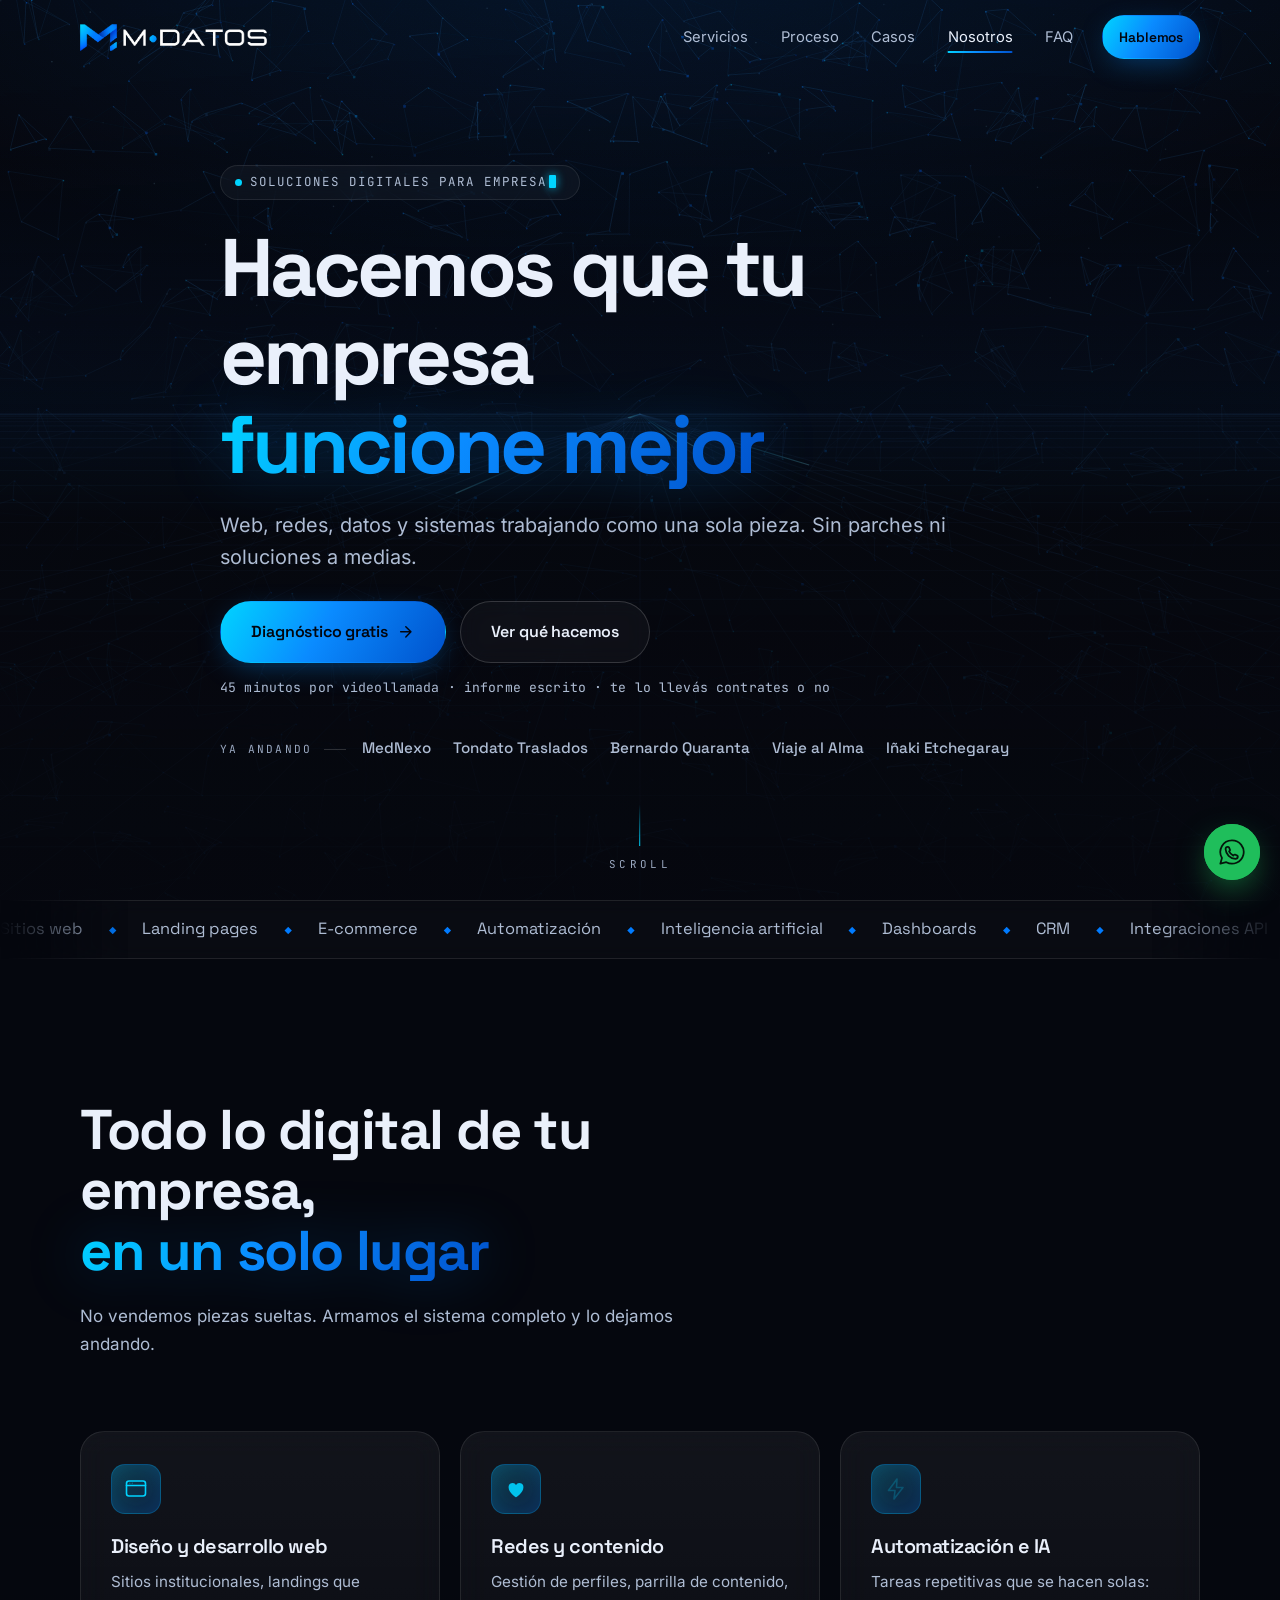
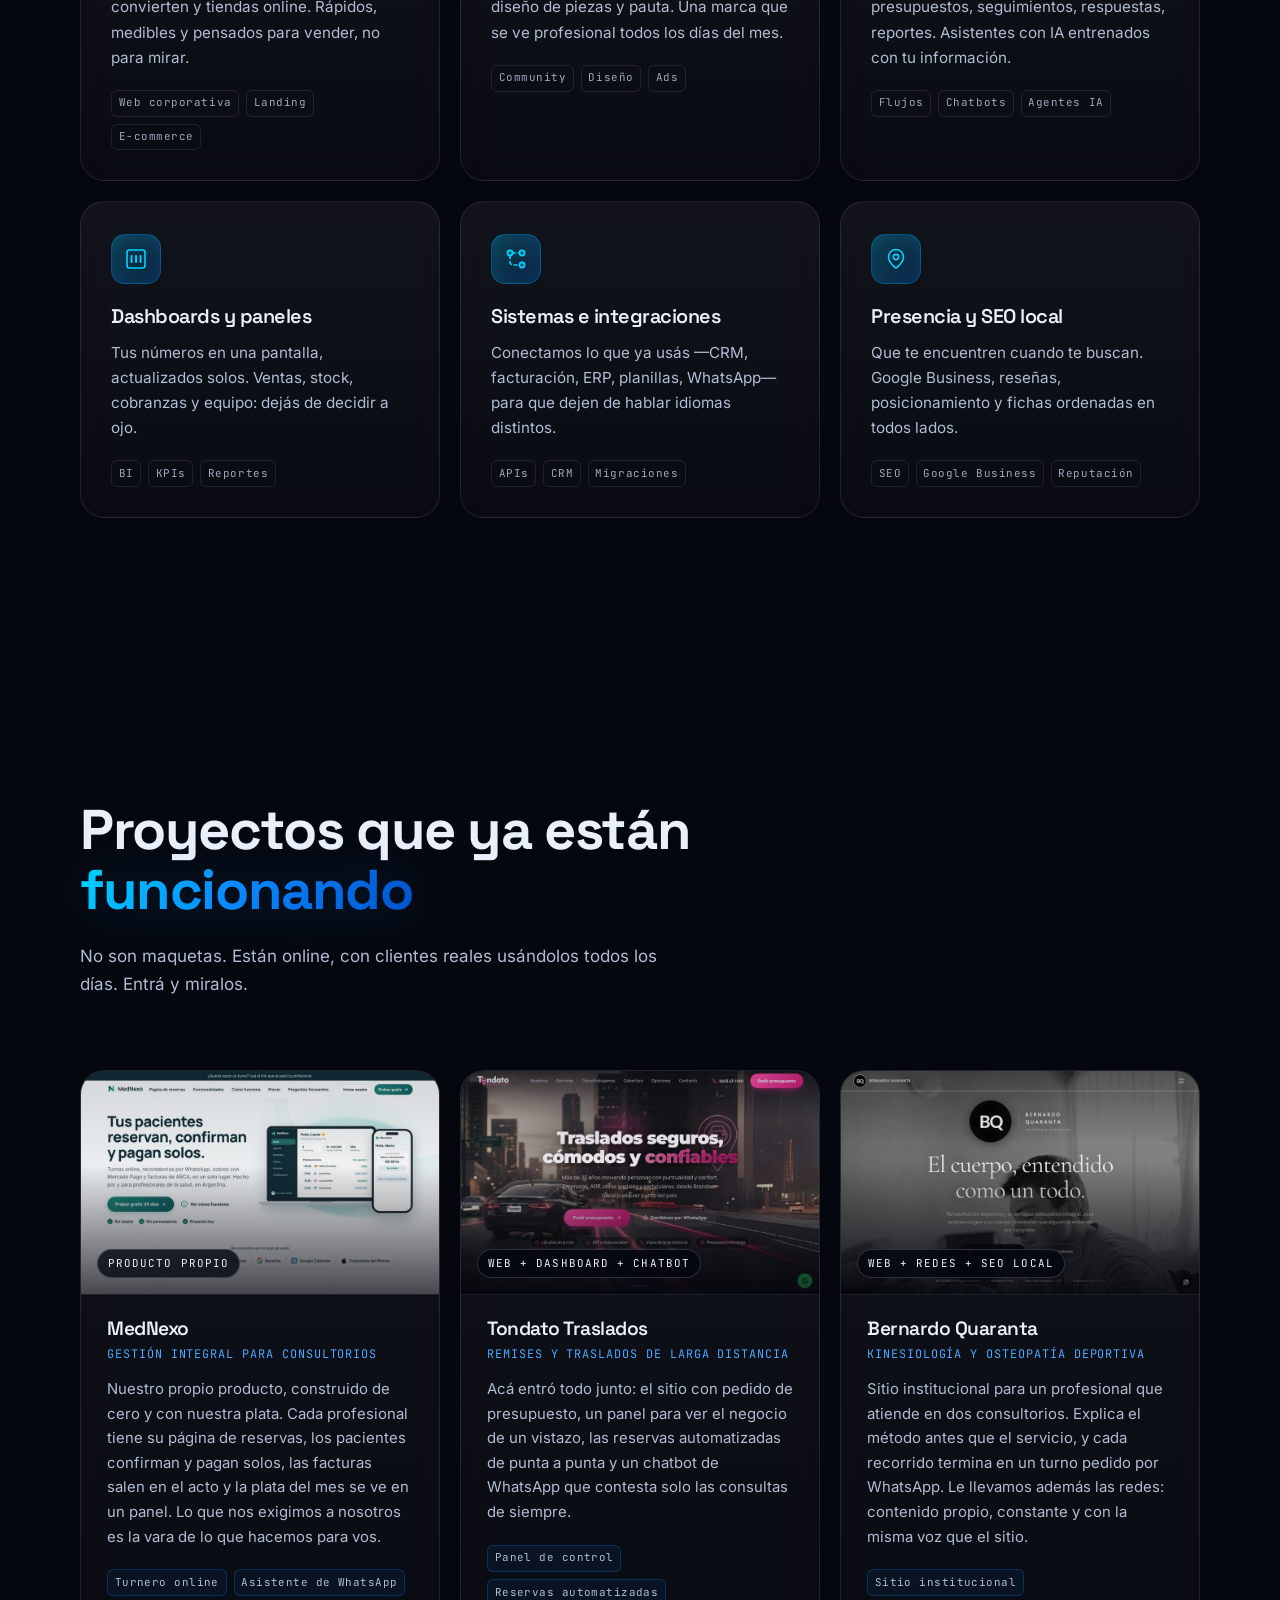
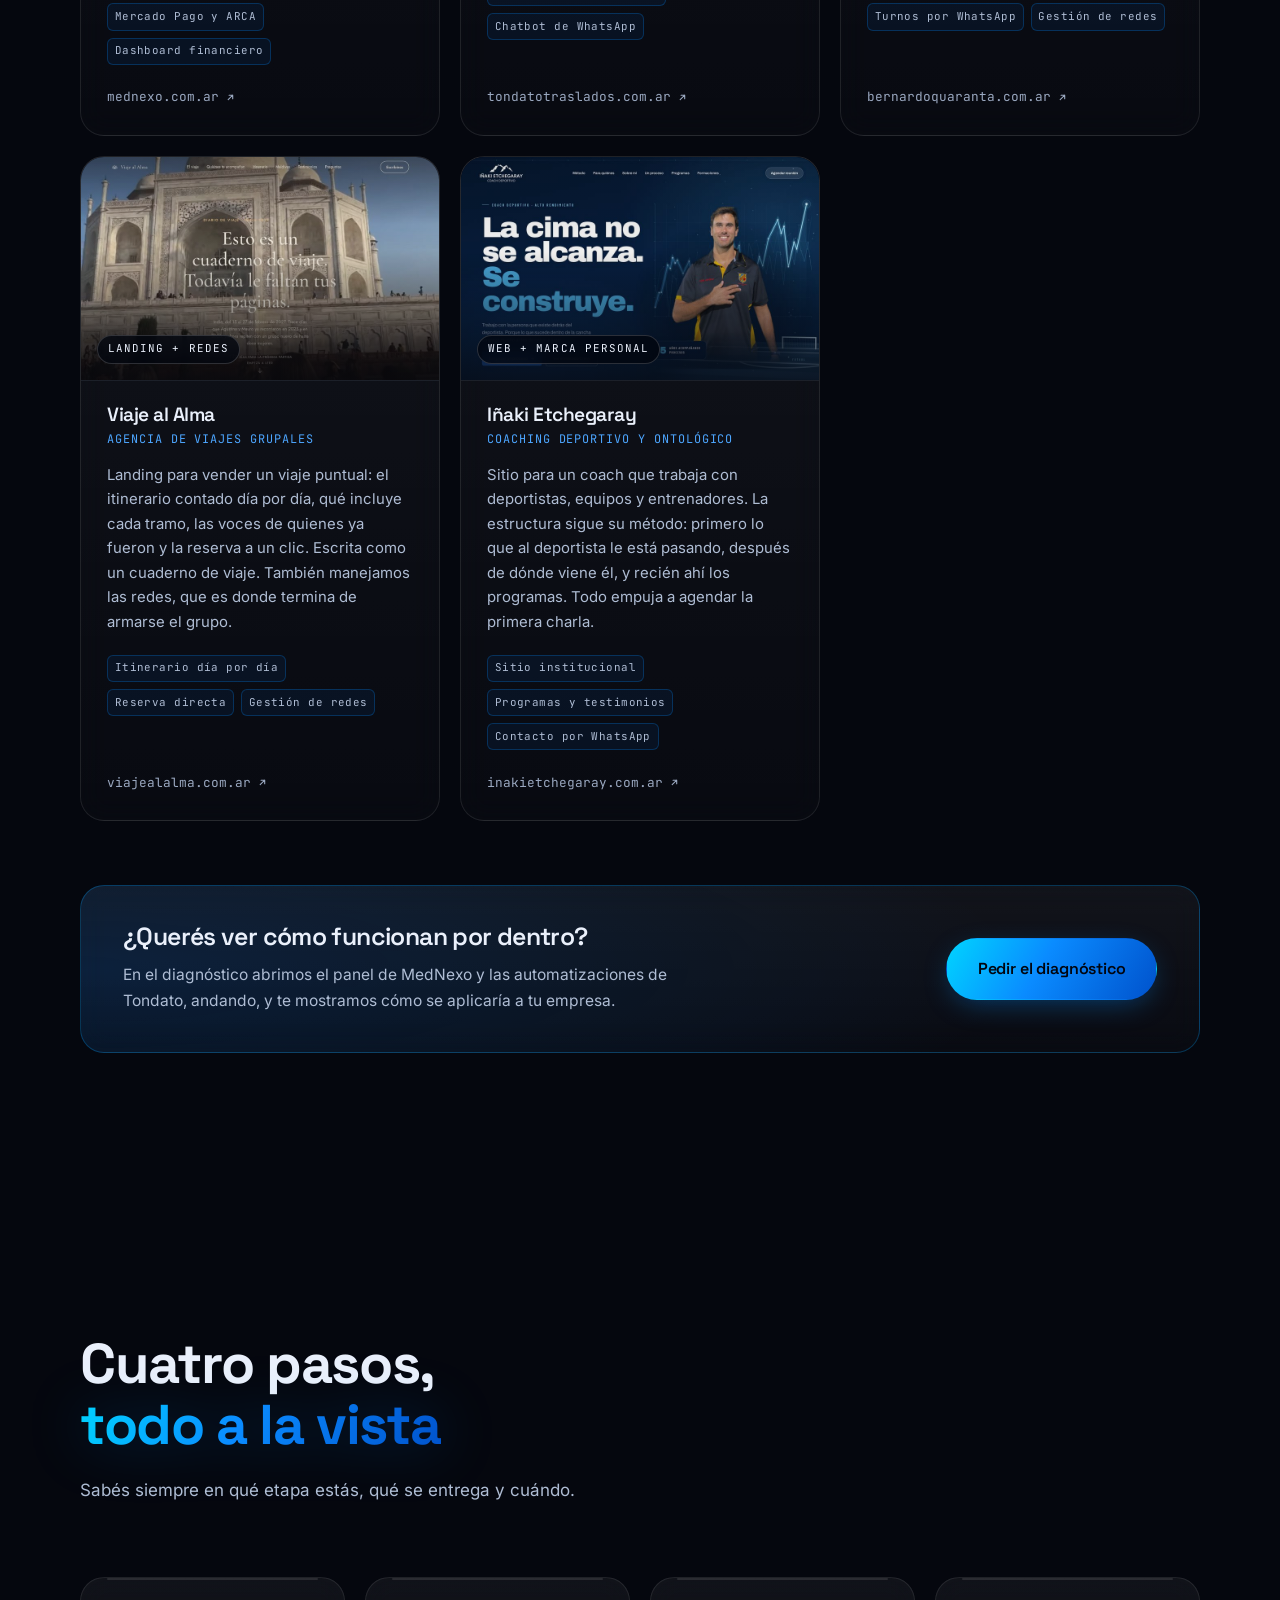
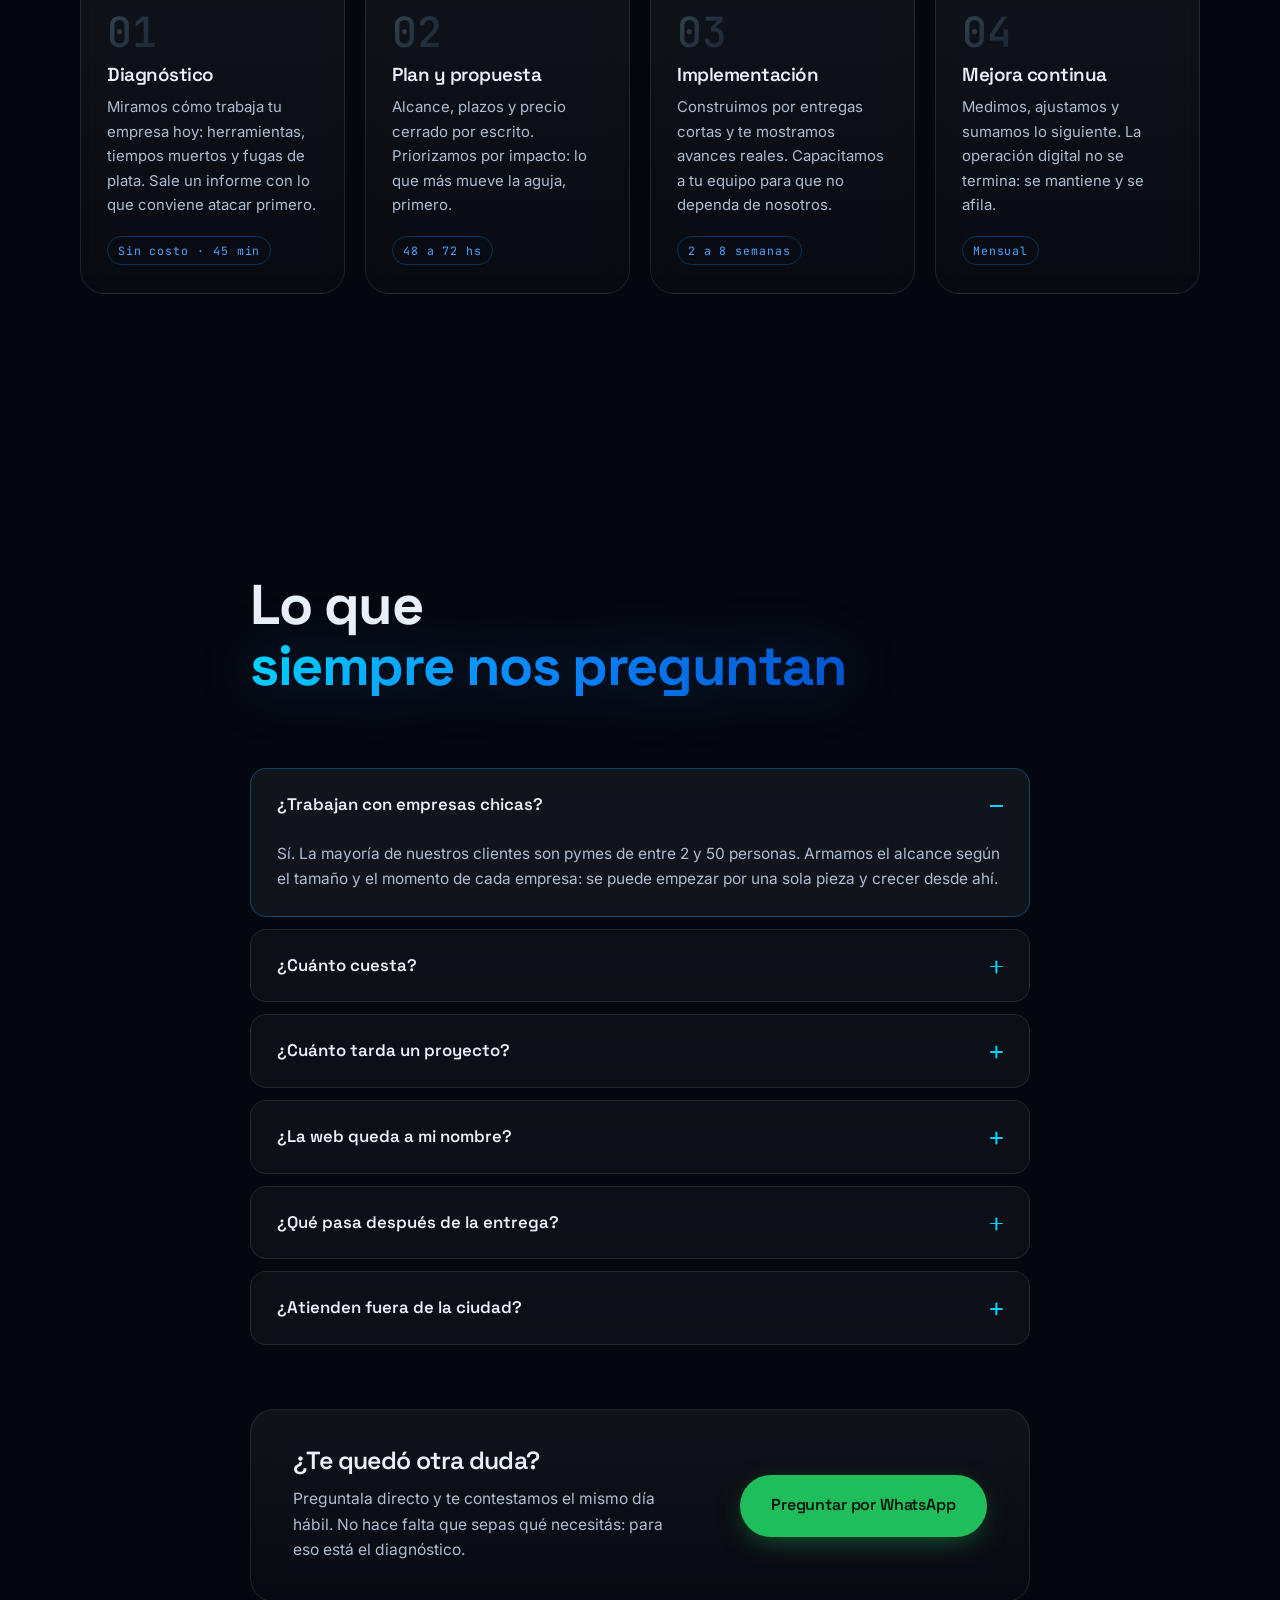
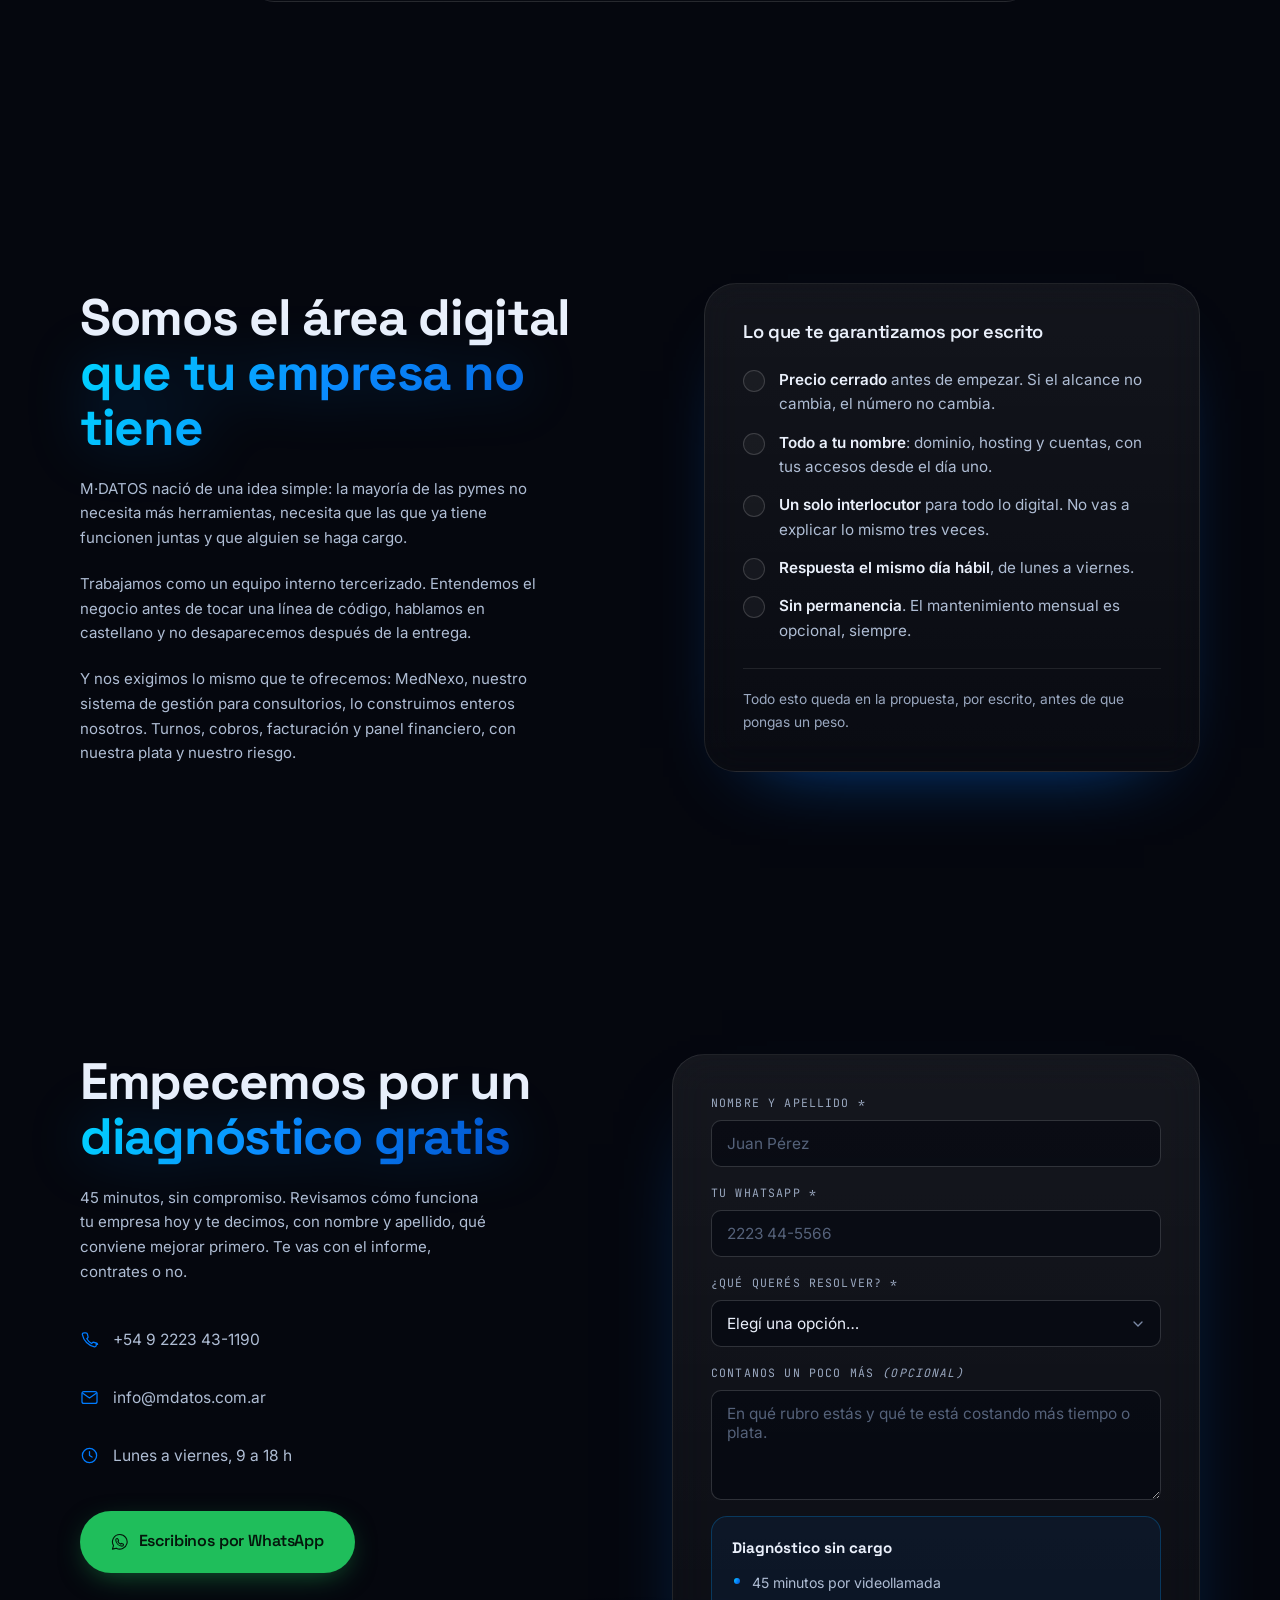
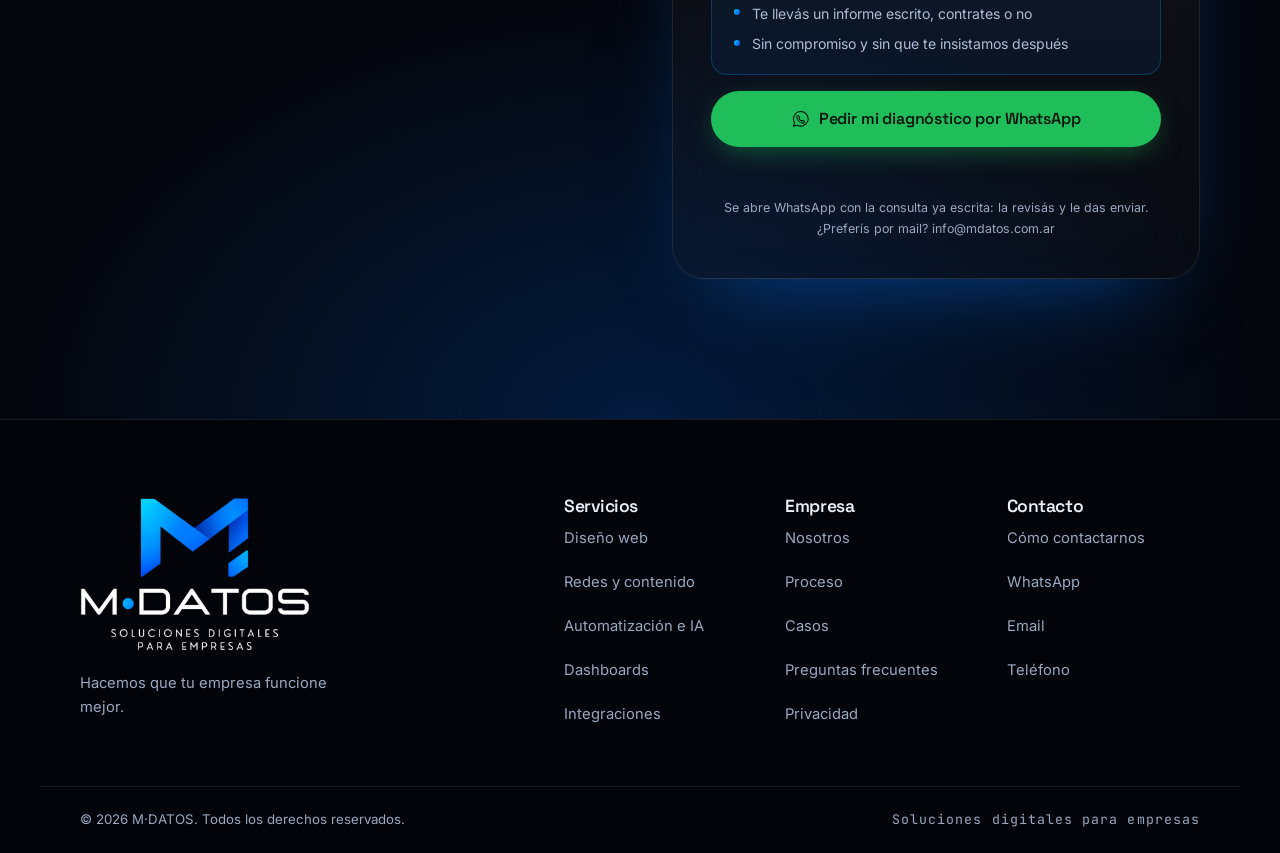
==== commit b7138dac: "Reestructura de la landing para conversion Diagnostico previo con dos evaluaciones aisladas (revisio" ====
--- a/index.html
+++ b/index.html
@@ -43,7 +43,7 @@
 <header class="hdr" id="hdr">
   <div class="wrap hdr__in">
     <a class="hdr__logo" href="#top" aria-label="M·DATOS, inicio">
-      <img src="assets/brand/logo-lockup-light.png" alt="M·DATOS" width="1382" height="200">
+      <img src="assets/brand/logo-lockup-light.png" alt="M·DATOS" width="560" height="81">
     </a>
     <nav class="nav" id="nav" aria-label="Principal">
       <a href="#servicios">Servicios</a>
@@ -78,8 +78,8 @@
     </h1>
 
     <p class="hero__sub reveal" data-delay="2">
-      Diseñamos, conectamos y automatizamos tu operación digital: web, redes, datos y sistemas
-      trabajando como una sola pieza, sin parches ni soluciones a medias.
+      Web, redes, datos y sistemas trabajando como una sola pieza.
+      Sin parches ni soluciones a medias.
     </p>
 
     <div class="hero__cta reveal" data-delay="3">
@@ -90,11 +90,20 @@
       <a class="btn btn--ghost btn--lg" href="#servicios">Ver qué hacemos</a>
     </div>
 
-    <ul class="hero__pills reveal" data-delay="4">
-      <li>Webs · Redes · Contenido</li>
-      <li>Automatización · IA · Integraciones</li>
-      <li>Dashboards · Paneles · Sistemas</li>
-    </ul>
+    <p class="hero__terms reveal" data-delay="4">
+      45 minutos por videollamada · informe escrito · te lo llevás contrates o no
+    </p>
+
+    <div class="proof reveal" data-delay="5">
+      <span class="proof__label">Ya andando</span>
+      <ul class="proof__list">
+        <li><a href="https://www.mednexo.com.ar" target="_blank" rel="noopener">MedNexo</a></li>
+        <li><a href="https://www.tondatotraslados.com.ar" target="_blank" rel="noopener">Tondato Traslados</a></li>
+        <li><a href="https://www.bernardoquaranta.com.ar" target="_blank" rel="noopener">Bernardo Quaranta</a></li>
+        <li><a href="https://www.viajealalma.com.ar" target="_blank" rel="noopener">Viaje al Alma</a></li>
+        <li><a href="https://www.inakietchegaray.com.ar" target="_blank" rel="noopener">Iñaki Etchegaray</a></li>
+      </ul>
+    </div>
   </div>
 
   <div class="hero__scroll" aria-hidden="true"><span></span>scroll</div>
@@ -114,7 +123,6 @@
 <section class="sec" id="servicios">
   <div class="wrap">
     <header class="sec__head reveal">
-      <p class="kicker">01 — Servicios</p>
       <h2>Todo lo digital de tu empresa,<br><span class="grad">en un solo lugar</span></h2>
       <p class="sec__lead">No vendemos piezas sueltas. Armamos el sistema completo y lo dejamos andando.</p>
     </header>
@@ -138,13 +146,12 @@
       </article>
 
       <article class="card reveal" data-delay="2">
-        <div class="card__ico card__ico--likes">
+        <div class="card__ico">
           <svg viewBox="0 0 24 24" class="ai ai-like" aria-hidden="true">
             <path class="heart" d="M12 20.3c-1.1-.9-7.4-5-7.4-9.9A4 4 0 0 1 12 8a4 4 0 0 1 7.4 2.4c0 4.9-6.3 9-7.4 9.9Z"/>
             <circle class="ping" cx="12" cy="12" r="9"/>
           </svg>
-          <span class="likes" data-likes aria-hidden="true">1.248</span>
-        </div>
+                  </div>
         <h3>Redes y contenido</h3>
         <p>Gestión de perfiles, parrilla de contenido, diseño de piezas y pauta. Una marca que se ve profesional todos los días del mes.</p>
         <ul class="tags"><li>Community</li><li>Diseño</li><li>Ads</li></ul>
@@ -209,11 +216,105 @@
   </div>
 </section>
 
+<!-- ============ CASOS ============ -->
+<section class="sec" id="casos">
+  <div class="wrap">
+    <header class="sec__head reveal">
+      <h2>Proyectos que ya están <span class="grad">funcionando</span></h2>
+      <p class="sec__lead">No son maquetas. Están online, con clientes reales usándolos todos los días. Entrá y miralos.</p>
+    </header>
+
+    <div class="grid grid--3">
+      <article class="case reveal" data-delay="1">
+        <a class="case__media" href="https://www.mednexo.com.ar" target="_blank" rel="noopener" tabindex="-1" aria-hidden="true">
+          <img src="assets/casos/mednexo.jpg" alt="Portada de MedNexo, sistema de gestión para consultorios de salud" width="880" height="550" loading="lazy">
+          <span class="case__tag">Producto propio</span>
+          <span class="case__go">Ver el sitio <svg viewBox="0 0 24 24" aria-hidden="true"><path d="M7 17 17 7M9 7h8v8"/></svg></span>
+        </a>
+        <div class="case__body">
+          <h3>MedNexo</h3>
+          <p class="case__kind">Gestión integral para consultorios</p>
+          <p>Nuestro propio producto, construido de cero y con nuestra plata. Cada profesional tiene su página de reservas, los pacientes confirman y pagan solos, las facturas salen en el acto y la plata del mes se ve en un panel. Lo que nos exigimos a nosotros es la vara de lo que hacemos para vos.</p>
+          <ul class="case__facts"><li>Turnero online</li><li>Asistente de WhatsApp</li><li>Mercado Pago y ARCA</li><li>Dashboard financiero</li></ul>
+          <a class="case__link" href="https://www.mednexo.com.ar" target="_blank" rel="noopener">mednexo.com.ar <svg viewBox="0 0 24 24" aria-hidden="true"><path d="M7 17 17 7M9 7h8v8"/></svg></a>
+        </div>
+      </article>
+
+      <article class="case reveal" data-delay="2">
+        <a class="case__media" href="https://www.tondatotraslados.com.ar" target="_blank" rel="noopener" tabindex="-1" aria-hidden="true">
+          <img src="assets/casos/tondato.jpg" alt="Portada del sitio de Tondato Traslados, remises y traslados desde Brandsen" width="880" height="550" loading="lazy">
+          <span class="case__tag">Web + Dashboard + Chatbot</span>
+          <span class="case__go">Ver el sitio <svg viewBox="0 0 24 24" aria-hidden="true"><path d="M7 17 17 7M9 7h8v8"/></svg></span>
+        </a>
+        <div class="case__body">
+          <h3>Tondato Traslados</h3>
+          <p class="case__kind">Remises y traslados de larga distancia</p>
+          <p>Acá entró todo junto: el sitio con pedido de presupuesto, un panel para ver el negocio de un vistazo, las reservas automatizadas de punta a punta y un chatbot de WhatsApp que contesta solo las consultas de siempre.</p>
+          <ul class="case__facts"><li>Panel de control</li><li>Reservas automatizadas</li><li>Chatbot de WhatsApp</li></ul>
+          <a class="case__link" href="https://www.tondatotraslados.com.ar" target="_blank" rel="noopener">tondatotraslados.com.ar <svg viewBox="0 0 24 24" aria-hidden="true"><path d="M7 17 17 7M9 7h8v8"/></svg></a>
+        </div>
+      </article>
+
+      <article class="case reveal" data-delay="3">
+        <a class="case__media" href="https://www.bernardoquaranta.com.ar" target="_blank" rel="noopener" tabindex="-1" aria-hidden="true">
+          <img src="assets/casos/quaranta.jpg" alt="Portada del sitio de Bernardo Quaranta, kinesiólogo y osteópata deportivo" width="880" height="550" loading="lazy">
+          <span class="case__tag">Web + Redes + SEO local</span>
+          <span class="case__go">Ver el sitio <svg viewBox="0 0 24 24" aria-hidden="true"><path d="M7 17 17 7M9 7h8v8"/></svg></span>
+        </a>
+        <div class="case__body">
+          <h3>Bernardo Quaranta</h3>
+          <p class="case__kind">Kinesiología y osteopatía deportiva</p>
+          <p>Sitio institucional para un profesional que atiende en dos consultorios. Explica el método antes que el servicio, y cada recorrido termina en un turno pedido por WhatsApp. Le llevamos además las redes: contenido propio, constante y con la misma voz que el sitio.</p>
+          <ul class="case__facts"><li>Sitio institucional</li><li>Turnos por WhatsApp</li><li>Gestión de redes</li></ul>
+          <a class="case__link" href="https://www.bernardoquaranta.com.ar" target="_blank" rel="noopener">bernardoquaranta.com.ar <svg viewBox="0 0 24 24" aria-hidden="true"><path d="M7 17 17 7M9 7h8v8"/></svg></a>
+        </div>
+      </article>
+
+      <article class="case reveal" data-delay="1">
+        <a class="case__media" href="https://www.viajealalma.com.ar" target="_blank" rel="noopener" tabindex="-1" aria-hidden="true">
+          <img src="assets/casos/viajealalma.jpg" alt="Portada del sitio Viaje al Alma, viaje grupal a India y Maldivas" width="880" height="550" loading="lazy">
+          <span class="case__tag">Landing + Redes</span>
+          <span class="case__go">Ver el sitio <svg viewBox="0 0 24 24" aria-hidden="true"><path d="M7 17 17 7M9 7h8v8"/></svg></span>
+        </a>
+        <div class="case__body">
+          <h3>Viaje al Alma</h3>
+          <p class="case__kind">Agencia de viajes grupales</p>
+          <p>Landing para vender un viaje puntual: el itinerario contado día por día, qué incluye cada tramo, las voces de quienes ya fueron y la reserva a un clic. Escrita como un cuaderno de viaje. También manejamos las redes, que es donde termina de armarse el grupo.</p>
+          <ul class="case__facts"><li>Itinerario día por día</li><li>Reserva directa</li><li>Gestión de redes</li></ul>
+          <a class="case__link" href="https://www.viajealalma.com.ar" target="_blank" rel="noopener">viajealalma.com.ar <svg viewBox="0 0 24 24" aria-hidden="true"><path d="M7 17 17 7M9 7h8v8"/></svg></a>
+        </div>
+      </article>
+
+      <article class="case reveal" data-delay="2">
+        <a class="case__media" href="https://www.inakietchegaray.com.ar" target="_blank" rel="noopener" tabindex="-1" aria-hidden="true">
+          <img src="assets/casos/inaki.jpg" alt="Portada del sitio de Iñaki Etchegaray, coach deportivo y ontológico" width="880" height="550" loading="lazy">
+          <span class="case__tag">Web + Marca personal</span>
+          <span class="case__go">Ver el sitio <svg viewBox="0 0 24 24" aria-hidden="true"><path d="M7 17 17 7M9 7h8v8"/></svg></span>
+        </a>
+        <div class="case__body">
+          <h3>Iñaki Etchegaray</h3>
+          <p class="case__kind">Coaching deportivo y ontológico</p>
+          <p>Sitio para un coach que trabaja con deportistas, equipos y entrenadores. La estructura sigue su método: primero lo que al deportista le está pasando, después de dónde viene él, y recién ahí los programas. Todo empuja a agendar la primera charla.</p>
+          <ul class="case__facts"><li>Sitio institucional</li><li>Programas y testimonios</li><li>Contacto por WhatsApp</li></ul>
+          <a class="case__link" href="https://www.inakietchegaray.com.ar" target="_blank" rel="noopener">inakietchegaray.com.ar <svg viewBox="0 0 24 24" aria-hidden="true"><path d="M7 17 17 7M9 7h8v8"/></svg></a>
+        </div>
+      </article>
+    </div>
+
+    <div class="band reveal">
+      <div class="band__txt">
+        <h3>¿Querés ver cómo funcionan por dentro?</h3>
+        <p>En el diagnóstico abrimos el panel de MedNexo y las automatizaciones de Tondato, andando, y te mostramos cómo se aplicaría a tu empresa.</p>
+      </div>
+      <a class="btn btn--primary btn--lg" href="#contacto">Pedir el diagnóstico</a>
+    </div>
+  </div>
+</section>
+
 <!-- ============ PROCESO ============ -->
 <section class="sec" id="proceso">
   <div class="wrap">
     <header class="sec__head reveal">
-      <p class="kicker">02 — Proceso</p>
       <h2>Cuatro pasos,<br><span class="grad">todo a la vista</span></h2>
       <p class="sec__lead">Sabés siempre en qué etapa estás, qué se entrega y cuándo.</p>
     </header>
@@ -247,149 +348,15 @@
   </div>
 </section>
 
-<!-- ============ CASOS ============ -->
-<section class="sec" id="casos">
-  <div class="wrap">
-    <header class="sec__head reveal">
-      <p class="kicker">03 — Casos</p>
-      <h2>Proyectos que ya están <span class="grad">funcionando</span></h2>
-      <p class="sec__lead">No son maquetas. Están online, con clientes reales usándolos todos los días. Entrá y miralos.</p>
-    </header>
-
-    <div class="grid grid--3">
-      <article class="case reveal" data-delay="1">
-        <a class="case__media" href="https://www.mednexo.com.ar" target="_blank" rel="noopener" tabindex="-1" aria-hidden="true">
-          <img src="assets/casos/mednexo.jpg" alt="Portada de MedNexo, sistema de gestión para consultorios de salud" width="880" height="550" loading="lazy">
-          <span class="case__tag">Producto SaaS</span>
-          <span class="case__go">Ver el sitio <svg viewBox="0 0 24 24" aria-hidden="true"><path d="M7 17 17 7M9 7h8v8"/></svg></span>
-        </a>
-        <div class="case__body">
-          <h3>MedNexo</h3>
-          <p class="case__kind">Gestión integral para consultorios</p>
-          <p>El proyecto más ambicioso: un producto entero, no un sitio. Cada profesional tiene su página de reservas, los pacientes confirman y pagan solos, las facturas salen en el acto y la plata del mes se ve en un panel. Pensado y construido de cero.</p>
-          <ul class="case__facts"><li>Turnero online</li><li>Asistente de WhatsApp</li><li>Mercado Pago y ARCA</li><li>Dashboard financiero</li></ul>
-          <a class="case__link" href="https://www.mednexo.com.ar" target="_blank" rel="noopener">mednexo.com.ar <svg viewBox="0 0 24 24" aria-hidden="true"><path d="M7 17 17 7M9 7h8v8"/></svg></a>
-        </div>
-      </article>
-
-      <article class="case reveal" data-delay="2">
-        <a class="case__media" href="https://www.tondatotraslados.com.ar" target="_blank" rel="noopener" tabindex="-1" aria-hidden="true">
-          <img src="assets/casos/tondato.jpg" alt="Portada del sitio de Tondato Traslados, remises y traslados desde Brandsen" width="880" height="550" loading="lazy">
-          <span class="case__tag">Web + Dashboard + Chatbot</span>
-          <span class="case__go">Ver el sitio <svg viewBox="0 0 24 24" aria-hidden="true"><path d="M7 17 17 7M9 7h8v8"/></svg></span>
-        </a>
-        <div class="case__body">
-          <h3>Tondato Traslados</h3>
-          <p class="case__kind">Remises y traslados de larga distancia</p>
-          <p>Acá entró todo junto: el sitio con pedido de presupuesto, un panel para ver el negocio de un vistazo, las reservas automatizadas de punta a punta y un chatbot de WhatsApp que contesta solo las consultas de siempre.</p>
-          <ul class="case__facts"><li>Panel de control</li><li>Reservas automatizadas</li><li>Chatbot de WhatsApp</li></ul>
-          <a class="case__link" href="https://www.tondatotraslados.com.ar" target="_blank" rel="noopener">tondatotraslados.com.ar <svg viewBox="0 0 24 24" aria-hidden="true"><path d="M7 17 17 7M9 7h8v8"/></svg></a>
-        </div>
-      </article>
-
-      <article class="case reveal" data-delay="3">
-        <a class="case__media" href="https://www.bernardoquaranta.com.ar" target="_blank" rel="noopener" tabindex="-1" aria-hidden="true">
-          <img src="assets/casos/quaranta.jpg" alt="Portada del sitio de Bernardo Quaranta, kinesiólogo y osteópata deportivo" width="880" height="550" loading="lazy">
-          <span class="case__tag">Web + Redes + SEO local</span>
-          <span class="case__go">Ver el sitio <svg viewBox="0 0 24 24" aria-hidden="true"><path d="M7 17 17 7M9 7h8v8"/></svg></span>
-        </a>
-        <div class="case__body">
-          <h3>Bernardo Quaranta</h3>
-          <p class="case__kind">Kinesiología y osteopatía deportiva</p>
-          <p>Sitio institucional para un profesional que atiende en dos consultorios. Explica el método antes que el servicio, y cada recorrido termina en un turno pedido por WhatsApp. Le llevamos además las redes: contenido propio, constante y con la misma voz que el sitio.</p>
-          <ul class="case__facts"><li>Sitio institucional</li><li>Turnos por WhatsApp</li><li>Gestión de redes</li></ul>
-          <a class="case__link" href="https://www.bernardoquaranta.com.ar" target="_blank" rel="noopener">bernardoquaranta.com.ar <svg viewBox="0 0 24 24" aria-hidden="true"><path d="M7 17 17 7M9 7h8v8"/></svg></a>
-        </div>
-      </article>
-
-      <article class="case reveal" data-delay="1">
-        <a class="case__media" href="https://www.viajealalma.com.ar" target="_blank" rel="noopener" tabindex="-1" aria-hidden="true">
-          <img src="assets/casos/viajealalma.jpg" alt="Portada del sitio Viaje al Alma, viaje grupal a India y Maldivas" width="880" height="550" loading="lazy">
-          <span class="case__tag">Landing + Redes</span>
-          <span class="case__go">Ver el sitio <svg viewBox="0 0 24 24" aria-hidden="true"><path d="M7 17 17 7M9 7h8v8"/></svg></span>
-        </a>
-        <div class="case__body">
-          <h3>Viaje al Alma</h3>
-          <p class="case__kind">Agencia de viajes grupales</p>
-          <p>Landing para vender un viaje puntual: el itinerario contado día por día, qué incluye cada tramo, las voces de quienes ya fueron y la reserva a un clic. Escrita como un cuaderno de viaje. También manejamos las redes, que es donde termina de armarse el grupo.</p>
-          <ul class="case__facts"><li>Itinerario día por día</li><li>Reserva directa</li><li>Gestión de redes</li></ul>
-          <a class="case__link" href="https://www.viajealalma.com.ar" target="_blank" rel="noopener">viajealalma.com.ar <svg viewBox="0 0 24 24" aria-hidden="true"><path d="M7 17 17 7M9 7h8v8"/></svg></a>
-        </div>
-      </article>
-
-      <article class="case reveal" data-delay="2">
-        <a class="case__media" href="https://www.inakietchegaray.com.ar" target="_blank" rel="noopener" tabindex="-1" aria-hidden="true">
-          <img src="assets/casos/inaki.jpg" alt="Portada del sitio de Iñaki Etchegaray, coach deportivo y ontológico" width="880" height="550" loading="lazy">
-          <span class="case__tag">Web + Marca personal</span>
-          <span class="case__go">Ver el sitio <svg viewBox="0 0 24 24" aria-hidden="true"><path d="M7 17 17 7M9 7h8v8"/></svg></span>
-        </a>
-        <div class="case__body">
-          <h3>Iñaki Etchegaray</h3>
-          <p class="case__kind">Coaching deportivo y ontológico</p>
-          <p>Sitio para un coach que trabaja con deportistas, equipos y entrenadores. La estructura sigue su método: primero lo que al deportista le está pasando, después de dónde viene él, y recién ahí los programas. Todo empuja a agendar la primera charla.</p>
-          <ul class="case__facts"><li>Sitio institucional</li><li>Programas y testimonios</li><li>Contacto por WhatsApp</li></ul>
-          <a class="case__link" href="https://www.inakietchegaray.com.ar" target="_blank" rel="noopener">inakietchegaray.com.ar <svg viewBox="0 0 24 24" aria-hidden="true"><path d="M7 17 17 7M9 7h8v8"/></svg></a>
-        </div>
-      </article>
-    </div>
-
-    <p class="note reveal">¿Querés ver cómo funcionan por dentro? En la reunión te mostramos el panel y las automatizaciones andando.</p>
-  </div>
-</section>
-
-<!-- ============ NOSOTROS ============ -->
-<section class="sec" id="nosotros">
-  <div class="wrap about">
-    <div class="about__txt reveal">
-      <p class="kicker">04 — Nosotros</p>
-      <h2>Somos el área digital<br><span class="grad">que tu empresa no tiene</span></h2>
-      <p>M·DATOS nació de una idea simple: la mayoría de las pymes no necesita más herramientas, necesita que las que ya tiene funcionen juntas y que alguien se haga cargo.</p>
-      <p>Trabajamos como un equipo interno tercerizado. Entendemos el negocio antes de tocar una línea de código, hablamos en castellano y no desaparecemos después de la entrega.</p>
-      <ul class="checks">
-        <li>
-          <span class="check" aria-hidden="true">
-            <svg viewBox="0 0 24 24"><path pathLength="1" d="m6 12.4 4.2 4.2L18.2 7.8"/></svg>
-          </span>Un interlocutor único para todo lo digital
-        </li>
-        <li>
-          <span class="check" aria-hidden="true">
-            <svg viewBox="0 0 24 24"><path pathLength="1" d="m6 12.4 4.2 4.2L18.2 7.8"/></svg>
-          </span>Precios cerrados, sin sorpresas a mitad de camino
-        </li>
-        <li>
-          <span class="check" aria-hidden="true">
-            <svg viewBox="0 0 24 24"><path pathLength="1" d="m6 12.4 4.2 4.2L18.2 7.8"/></svg>
-          </span>Todo queda documentado y a tu nombre
-        </li>
-        <li>
-          <span class="check" aria-hidden="true">
-            <svg viewBox="0 0 24 24"><path pathLength="1" d="m6 12.4 4.2 4.2L18.2 7.8"/></svg>
-          </span>Respuesta el mismo día hábil
-        </li>
-      </ul>
-    </div>
-    <div class="about__side reveal" data-delay="2">
-      <img class="about__mark" src="assets/brand/mark.png" alt="" width="900" height="661" loading="lazy">
-      <div class="stats">
-        <div><b data-count="40">0</b><span>proyectos entregados</span></div>
-        <div><b data-count="12">0</b><span>rubros distintos</span></div>
-        <div><b data-count="98" data-suffix="%">0</b><span>clientes que siguen</span></div>
-        <div><b data-count="24" data-suffix="h">0</b><span>tiempo de respuesta</span></div>
-      </div>
-    </div>
-  </div>
-</section>
-
 <!-- ============ FAQ ============ -->
 <section class="sec" id="faq">
   <div class="wrap wrap--narrow">
     <header class="sec__head reveal">
-      <p class="kicker">05 — Preguntas</p>
       <h2>Lo que <span class="grad">siempre nos preguntan</span></h2>
     </header>
 
     <div class="faq reveal">
-      <details>
+      <details open>
         <summary>¿Trabajan con empresas chicas?</summary>
         <div><p>Sí. La mayoría de nuestros clientes son pymes de entre 2 y 50 personas. Armamos el alcance según el tamaño y el momento de cada empresa: se puede empezar por una sola pieza y crecer desde ahí.</p></div>
       </details>
@@ -414,6 +381,38 @@
         <div><p>Sí, trabajamos con clientes de todo el país de forma remota. Reuniones por video, avances compartidos online y todo por escrito. Si estás cerca, también nos sentamos en tu oficina.</p></div>
       </details>
     </div>
+
+    <div class="band band--soft reveal">
+      <div class="band__txt">
+        <h3>¿Te quedó otra duda?</h3>
+        <p>Preguntala directo y te contestamos el mismo día hábil. No hace falta que sepas qué necesitás: para eso está el diagnóstico.</p>
+      </div>
+      <a class="btn btn--wa btn--lg" data-wa href="#">Preguntar por WhatsApp</a>
+    </div>
+  </div>
+</section>
+
+<!-- ============ NOSOTROS ============ -->
+<section class="sec" id="nosotros">
+  <div class="wrap about">
+    <div class="about__txt reveal">
+      <h2>Somos el área digital<br><span class="grad">que tu empresa no tiene</span></h2>
+      <p>M·DATOS nació de una idea simple: la mayoría de las pymes no necesita más herramientas, necesita que las que ya tiene funcionen juntas y que alguien se haga cargo.</p>
+      <p>Trabajamos como un equipo interno tercerizado. Entendemos el negocio antes de tocar una línea de código, hablamos en castellano y no desaparecemos después de la entrega.</p>
+      <p>Y nos exigimos lo mismo que te ofrecemos: <a href="https://www.mednexo.com.ar" target="_blank" rel="noopener">MedNexo</a>, nuestro sistema de gestión para consultorios, lo construimos enteros nosotros. Turnos, cobros, facturación y panel financiero, con nuestra plata y nuestro riesgo.</p>
+    </div>
+
+    <aside class="pledge reveal" data-delay="2">
+      <h3>Lo que te garantizamos por escrito</h3>
+      <ul class="checks">
+        <li><span class="check" aria-hidden="true"><svg viewBox="0 0 24 24"><path pathLength="1" d="m6 12.4 4.2 4.2L18.2 7.8"/></svg></span><b>Precio cerrado</b> antes de empezar. Si el alcance no cambia, el número no cambia.</li>
+        <li><span class="check" aria-hidden="true"><svg viewBox="0 0 24 24"><path pathLength="1" d="m6 12.4 4.2 4.2L18.2 7.8"/></svg></span><b>Todo a tu nombre</b>: dominio, hosting y cuentas, con tus accesos desde el día uno.</li>
+        <li><span class="check" aria-hidden="true"><svg viewBox="0 0 24 24"><path pathLength="1" d="m6 12.4 4.2 4.2L18.2 7.8"/></svg></span><b>Un solo interlocutor</b> para todo lo digital. No vas a explicar lo mismo tres veces.</li>
+        <li><span class="check" aria-hidden="true"><svg viewBox="0 0 24 24"><path pathLength="1" d="m6 12.4 4.2 4.2L18.2 7.8"/></svg></span><b>Respuesta el mismo día hábil</b>, de lunes a viernes.</li>
+        <li><span class="check" aria-hidden="true"><svg viewBox="0 0 24 24"><path pathLength="1" d="m6 12.4 4.2 4.2L18.2 7.8"/></svg></span><b>Sin permanencia</b>. El mantenimiento mensual es opcional, siempre.</li>
+      </ul>
+      <p class="pledge__foot">Todo esto queda en la propuesta, por escrito, antes de que pongas un peso.</p>
+    </aside>
   </div>
 </section>
 
@@ -421,7 +420,6 @@
 <section class="sec sec--contact" id="contacto">
   <div class="wrap contact">
     <div class="contact__txt reveal">
-      <p class="kicker">06 — Contacto</p>
       <h2>Empecemos por un<br><span class="grad">diagnóstico gratis</span></h2>
       <p>45 minutos, sin compromiso. Revisamos cómo funciona tu empresa hoy y te decimos, con nombre y apellido, qué conviene mejorar primero. Te vas con el informe, contrates o no.</p>
 
@@ -447,28 +445,16 @@
     </div>
 
     <form class="form reveal" data-delay="2" id="form" novalidate>
-      <div class="form__row">
-        <label class="field">
-          <span>Nombre y apellido *</span>
-          <input type="text" name="nombre" required autocomplete="name" placeholder="Juan Pérez">
-        </label>
-        <label class="field">
-          <span>Empresa</span>
-          <input type="text" name="empresa" autocomplete="organization" placeholder="Mi Empresa S.A.">
-        </label>
-      </div>
-      <div class="form__row">
-        <label class="field">
-          <span>Email *</span>
-          <input type="email" name="email" required autocomplete="email" placeholder="juan@miempresa.com">
-        </label>
-        <label class="field">
-          <span>Teléfono / WhatsApp</span>
-          <input type="tel" name="telefono" autocomplete="tel" placeholder="11 5555 5555">
-        </label>
-      </div>
       <label class="field">
-        <span>¿Qué necesitás? *</span>
+        <span>Nombre y apellido *</span>
+        <input type="text" name="nombre" required autocomplete="name" placeholder="Juan Pérez">
+      </label>
+      <label class="field">
+        <span>Tu WhatsApp *</span>
+        <input type="tel" name="telefono" required autocomplete="tel" placeholder="2223 44-5566">
+      </label>
+      <label class="field">
+        <span>¿Qué querés resolver? *</span>
         <select name="servicio" required>
           <option value="">Elegí una opción…</option>
           <option>Sitio web o landing</option>
@@ -482,18 +468,28 @@
         </select>
       </label>
       <label class="field">
-        <span>Contanos un poco más</span>
-        <textarea name="mensaje" rows="4" placeholder="En qué rubro estás, qué herramientas usás hoy y qué te gustaría resolver."></textarea>
+        <span>Contanos un poco más <i>(opcional)</i></span>
+        <textarea name="mensaje" rows="3" placeholder="En qué rubro estás y qué te está costando más tiempo o plata."></textarea>
       </label>
 
       <input type="text" name="_gotcha" tabindex="-1" autocomplete="off" aria-hidden="true" class="honey">
+
+      <div class="offer">
+        <strong>Diagnóstico sin cargo</strong>
+        <ul>
+          <li>45 minutos por videollamada</li>
+          <li>Te llevás un informe escrito, contrates o no</li>
+          <li>Sin compromiso y sin que te insistamos después</li>
+        </ul>
+      </div>
 
       <button class="btn btn--wa btn--lg btn--full" type="submit">
         <svg viewBox="0 0 24 24" aria-hidden="true"><path d="M12 2a10 10 0 0 0-8.6 15.1L2 22l5.1-1.3A10 10 0 1 0 12 2Z"/><path d="M8.6 7.6c.3 0 .6 0 .8.5l.9 2c.1.3 0 .6-.2.8l-.6.6a7.6 7.6 0 0 0 3.6 3.6l.6-.7c.2-.2.5-.3.8-.2l2 .9c.4.2.5.5.5.8 0 1.2-1 2-2.1 2a9 9 0 0 1-8.4-8.4c0-1.1.8-2 1.9-2Z"/></svg>
-        <span>Enviar por WhatsApp</span>
+        <span>Pedir mi diagnóstico por WhatsApp</span>
       </button>
       <p class="form__msg" id="formMsg" role="status" aria-live="polite"></p>
-      <p class="form__legal">Al enviar se abre WhatsApp con la consulta ya escrita: la revisás y le das enviar. No compartimos tus datos con nadie.</p>
+      <p class="form__legal">Se abre WhatsApp con la consulta ya escrita: la revisás y le das enviar.<br>
+        ¿Preferís por mail? <a data-mail href="#">info@mdatos.com.ar</a></p>
     </form>
   </div>
 </section>
@@ -504,12 +500,12 @@
 <footer class="ftr">
   <div class="wrap ftr__in">
     <div class="ftr__brand">
-      <img src="assets/brand/logo-stacked-light.png" alt="M·DATOS — Soluciones digitales para empresas" width="1200" height="803" loading="lazy">
+      <img src="assets/brand/logo-stacked-light.png" alt="M·DATOS — Soluciones digitales para empresas" width="700" height="468" loading="lazy">
       <p>Hacemos que tu empresa funcione mejor.</p>
     </div>
     <nav class="ftr__nav" aria-label="Pie de página">
       <div>
-        <h4>Servicios</h4>
+        <h3>Servicios</h3>
         <a href="#servicios">Diseño web</a>
         <a href="#servicios">Redes y contenido</a>
         <a href="#servicios">Automatización e IA</a>
@@ -517,7 +513,7 @@
         <a href="#servicios">Integraciones</a>
       </div>
       <div>
-        <h4>Empresa</h4>
+        <h3>Empresa</h3>
         <a href="nosotros/">Nosotros</a>
         <a href="#proceso">Proceso</a>
         <a href="#casos">Casos</a>
@@ -525,7 +521,7 @@
         <a href="privacidad/">Privacidad</a>
       </div>
       <div>
-        <h4>Contacto</h4>
+        <h3>Contacto</h3>
         <a href="contacto/">Cómo contactarnos</a>
         <a data-wa href="#">WhatsApp</a>
         <a data-mail href="#">Email</a>
@@ -538,6 +534,13 @@
     <p class="ftr__mono">Soluciones digitales para empresas</p>
   </div>
 </footer>
+
+<div class="mbar" id="mbar" hidden>
+  <a class="mbar__cta" href="#contacto">Pedir diagnóstico gratis</a>
+  <a class="mbar__wa" data-wa href="#" aria-label="Escribinos por WhatsApp">
+    <svg viewBox="0 0 24 24" aria-hidden="true"><path d="M12 2a10 10 0 0 0-8.6 15.1L2 22l5.1-1.3A10 10 0 1 0 12 2Z"/><path d="M8.6 7.6c.3 0 .6 0 .8.5l.9 2c.1.3 0 .6-.2.8l-.6.6a7.6 7.6 0 0 0 3.6 3.6l.6-.7c.2-.2.5-.3.8-.2l2 .9c.4.2.5.5.5.8 0 1.2-1 2-2.1 2a9 9 0 0 1-8.4-8.4c0-1.1.8-2 1.9-2Z"/></svg>
+  </a>
+</div>
 
 <a class="wa-float" data-wa href="#" aria-label="Escribinos por WhatsApp">
   <svg viewBox="0 0 24 24" aria-hidden="true"><path d="M12 2a10 10 0 0 0-8.6 15.1L2 22l5.1-1.3A10 10 0 1 0 12 2Z"/><path d="M8.6 7.6c.3 0 .6 0 .8.5l.9 2c.1.3 0 .6-.2.8l-.6.6a7.6 7.6 0 0 0 3.6 3.6l.6-.7c.2-.2.5-.3.8-.2l2 .9c.4.2.5.5.5.8 0 1.2-1 2-2.1 2a9 9 0 0 1-8.4-8.4c0-1.1.8-2 1.9-2Z"/></svg>
--- a/assets/css/style.css
+++ b/assets/css/style.css
@@ -18,7 +18,8 @@
 
   --ink:#EAF0FB;
   --ink-2:#AFBDD4;
-  --muted:#7B8AA5;
+  --muted:#9AA8C0;
+  --blue-lt:#4DA6FF;   /* azul legible en texto chico */
 
   --grad:linear-gradient(120deg,#00D4FF 0%,#0A8BFF 45%,#0052CC 100%);
 
@@ -54,6 +55,12 @@
 svg{width:100%;height:100%;fill:none;stroke:currentColor;stroke-width:1.6;stroke-linecap:round;stroke-linejoin:round}
 
 ::selection{background:var(--blue);color:#fff}
+html{scrollbar-color:rgba(0,140,255,.45) transparent;scrollbar-width:thin}
+::-webkit-scrollbar{width:10px;height:10px}
+::-webkit-scrollbar-track{background:#070B14}
+::-webkit-scrollbar-thumb{background:rgba(0,140,255,.4);border-radius:100px;border:2px solid #070B14}
+::-webkit-scrollbar-thumb:hover{background:rgba(0,170,255,.65)}
+input,textarea,select{caret-color:var(--cyan)}
 
 :focus-visible{outline:2px solid var(--cyan);outline-offset:3px;border-radius:4px}
 
@@ -68,7 +75,7 @@
 .fx-veil{
   position:fixed;inset:0;z-index:1;pointer-events:none;
   background:
-    radial-gradient(120% 70% at 50% -10%,rgba(0,123,255,.18),transparent 60%),
+    radial-gradient(120% 70% at 50% -10%,rgba(0,123,255,.13),transparent 60%),
     linear-gradient(180deg,rgba(5,7,14,0) 0%,rgba(5,7,14,.62) 52%,rgba(5,7,14,.9) 100%);
 }
 .fx-grain{
@@ -88,7 +95,7 @@
 }
 .btn svg{width:1.1em;height:1.1em;flex:none;stroke-width:2}
 .btn--lg{padding:1.05em 1.9em;font-size:1rem}
-.btn--sm{padding:.6em 1.15em;font-size:.86rem}
+.btn--sm{padding:.6em 1.15em;font-size:.86rem;min-height:44px}
 .btn--full{width:100%}
 
 .btn--primary{background:var(--grad);color:#02060f;box-shadow:0 8px 30px -8px var(--glow)}
@@ -113,6 +120,7 @@
 .hdr::after{content:"";position:absolute;inset:0;z-index:-1;border-bottom:1px solid transparent;transition:inherit}
 .hdr.is-stuck::after{background:rgba(5,7,14,.72);backdrop-filter:blur(18px) saturate(1.4);border-bottom-color:var(--line)}
 .hdr__in{display:flex;align-items:center;justify-content:space-between;gap:24px;height:74px}
+.hdr__logo{display:flex;align-items:center;min-height:44px}
 .hdr__logo img{height:27px;width:auto;transition:transform .4s var(--ease)}
 .hdr__logo:hover img{transform:scale(1.04)}
 
@@ -137,7 +145,7 @@
 .burger[aria-expanded="true"] span:nth-child(3){transform:translateY(-5.3px) rotate(-45deg)}
 
 /* ---------- Hero ---------- */
-.hero{scroll-margin-top:90px;min-height:100svh;display:grid;align-items:center;padding:104px 0 74px;position:relative}
+.hero{scroll-margin-top:90px;min-height:100svh;display:grid;align-items:center;padding:94px 0 60px;position:relative}
 .hero__in{max-width:920px}
 .eyebrow{
   display:inline-flex;align-items:center;gap:.7em;font-family:var(--f-mono);font-size:.78rem;
@@ -149,21 +157,14 @@
 @keyframes pulse{70%{box-shadow:0 0 0 9px rgba(0,212,255,0)}100%{box-shadow:0 0 0 0 rgba(0,212,255,0)}}
 
 .hero__title{
-  font-size:clamp(2.7rem,7.4vw,5.5rem);font-weight:700;margin:.38em 0 0;letter-spacing:-.045em;
+  font-size:clamp(2.6rem,7vw,5.1rem);font-weight:700;margin:.3em 0 0;letter-spacing:-.045em;
 }
 .grad{
   background:var(--grad);-webkit-background-clip:text;background-clip:text;color:transparent;
   display:inline-block;filter:drop-shadow(0 0 28px rgba(0,140,255,.28));
 }
-.hero__sub{margin-top:1.2em;font-size:clamp(1.02rem,1.7vw,1.24rem);color:var(--ink-2);max-width:60ch}
-.hero__cta{display:flex;flex-wrap:wrap;gap:14px;margin-top:2.1em}
-.hero__pills{display:flex;flex-wrap:wrap;gap:10px;margin-top:2.2em}
-.hero__pills li{
-  font-family:var(--f-mono);font-size:.76rem;letter-spacing:.06em;color:var(--muted);
-  border:1px solid var(--line);border-radius:100px;padding:.5em 1em;background:rgba(255,255,255,.02);
-  backdrop-filter:blur(6px);transition:color .3s,border-color .3s;
-}
-.hero__pills li:hover{color:var(--cyan);border-color:rgba(0,180,255,.4)}
+.hero__sub{margin-top:1em;font-size:clamp(1.02rem,1.7vw,1.24rem);color:var(--ink-2);max-width:60ch}
+.hero__cta{display:flex;flex-wrap:wrap;gap:14px;margin-top:1.8em}
 
 .hero__scroll{
   position:absolute;left:50%;bottom:26px;transform:translateX(-50%);
@@ -172,6 +173,117 @@
 }
 .hero__scroll span{width:1px;height:42px;background:linear-gradient(180deg,transparent,var(--cyan));animation:drop 2.2s var(--ease) infinite}
 @keyframes drop{0%{transform:scaleY(0);transform-origin:top}50%{transform:scaleY(1);transform-origin:top}51%{transform:scaleY(1);transform-origin:bottom}100%{transform:scaleY(0);transform-origin:bottom}}
+
+/* =========================================================
+   Términos de la oferta + prueba de terceros, en el hero
+   ========================================================= */
+.hero__terms{
+  margin-top:1.1em;font-family:var(--f-mono);font-size:.82rem;line-height:1.7;
+  color:var(--ink-2);letter-spacing:.01em;
+}
+
+.proof{margin-top:1.7em;display:flex;align-items:baseline;flex-wrap:wrap;gap:10px 16px}
+.proof__label{
+  font-family:var(--f-mono);font-size:.7rem;letter-spacing:.2em;text-transform:uppercase;
+  color:var(--muted);flex:none;
+}
+.proof__label::after{content:"";display:inline-block;width:22px;height:1px;background:var(--line-2);margin-left:12px;vertical-align:middle}
+.proof__list{display:flex;flex-wrap:wrap;gap:8px 22px}
+.proof__list a{
+  position:relative;font-family:var(--f-display);font-size:.95rem;font-weight:500;color:var(--ink-2);
+  display:inline-flex;align-items:center;min-height:44px;transition:color .3s;
+}
+.proof__list a::after{
+  content:"";position:absolute;left:0;right:0;bottom:4px;height:1px;
+  background:var(--grad);transform:scaleX(0);transform-origin:left;transition:transform .35s var(--ease);
+}
+.proof__list a:hover{color:var(--ink)}
+.proof__list a:hover::after{transform:scaleX(1)}
+
+/* =========================================================
+   Banda de llamada a la acción entre secciones
+   ========================================================= */
+.band{
+  margin-top:clamp(40px,5vw,64px);
+  display:flex;align-items:center;justify-content:space-between;gap:clamp(20px,4vw,48px);
+  padding:clamp(26px,3.4vw,38px) clamp(26px,3.6vw,42px);
+  border-radius:var(--r-lg);border:1px solid rgba(0,160,255,.28);
+  background:
+    radial-gradient(120% 180% at 0% 50%,rgba(0,123,255,.16),transparent 70%),
+    linear-gradient(180deg,rgba(255,255,255,.055),rgba(255,255,255,.02));
+  backdrop-filter:blur(14px);
+}
+.band--soft{border-color:var(--line);background:linear-gradient(180deg,rgba(255,255,255,.05),rgba(255,255,255,.015))}
+.band__txt{max-width:62ch}
+.band h3{font-size:clamp(1.2rem,2.2vw,1.55rem);margin-bottom:.45em}
+.band p{color:var(--ink-2);font-size:.97rem}
+.band .btn{flex:none}
+
+/* =========================================================
+   Tarjeta de compromisos (sección Nosotros)
+   ========================================================= */
+.pledge{
+  padding:clamp(26px,3.4vw,38px);border-radius:var(--r-xl);
+  border:1px solid var(--line);
+  background:linear-gradient(180deg,rgba(255,255,255,.06),rgba(255,255,255,.02));
+  backdrop-filter:blur(18px);
+  box-shadow:0 32px 80px -56px rgba(0,120,255,.85);
+}
+.pledge h3{font-size:1.15rem;margin-bottom:1.4em}
+.pledge .checks{margin-top:0}
+.pledge .checks li{font-size:.95rem;line-height:1.6}
+.pledge__foot{
+  margin-top:1.8em;padding-top:1.4em;border-top:1px solid var(--line);
+  font-size:.86rem;color:var(--muted);
+}
+
+/* =========================================================
+   Qué incluye el diagnóstico, junto al botón del formulario
+   ========================================================= */
+.offer{
+  padding:18px 20px;border-radius:var(--r);
+  border:1px solid rgba(0,160,255,.26);background:rgba(0,120,255,.07);
+}
+.offer strong{
+  display:block;font-family:var(--f-display);font-size:.95rem;color:var(--ink);margin-bottom:.7em;
+}
+.offer ul{display:grid;gap:.5em}
+.offer li{position:relative;padding-left:20px;font-size:.88rem;color:var(--ink-2)}
+.offer li::before{
+  content:"";position:absolute;left:2px;top:.52em;width:6px;height:6px;border-radius:50%;
+  background:var(--grad);
+}
+
+/* =========================================================
+   Barra fija de acción en celular
+   ========================================================= */
+.mbar{display:none}
+@media (max-width:760px){
+  .mbar{
+    position:fixed;left:0;right:0;bottom:0;z-index:80;
+    display:flex;align-items:center;gap:10px;
+    padding:10px 16px calc(10px + env(safe-area-inset-bottom,0px));
+    background:rgba(5,7,14,.92);backdrop-filter:blur(18px) saturate(1.3);
+    border-top:1px solid var(--line);
+    transform:translateY(110%);transition:transform .45s var(--ease);
+  }
+  .mbar.is-up{transform:none}
+  .mbar[hidden]{display:flex}
+  .mbar__cta{
+    flex:1;display:flex;align-items:center;justify-content:center;min-height:50px;
+    font-family:var(--f-display);font-weight:600;font-size:.98rem;color:#02060f;
+    background:var(--grad);border-radius:100px;
+    box-shadow:0 8px 24px -10px var(--glow);
+  }
+  .mbar__wa{
+    flex:none;width:50px;height:50px;border-radius:50%;display:grid;place-items:center;
+    background:#1FBE5B;color:#04160b;
+  }
+  .mbar__wa svg{width:26px;height:26px;stroke-width:1.5}
+  /* con la barra arriba, el globo flotante sobraría */
+  body.has-mbar .wa-float{display:none}
+  .ftr{padding-bottom:84px}
+}
 
 /* ---------- Marquee ---------- */
 .marquee{
@@ -188,10 +300,8 @@
 /* ---------- Secciones ---------- */
 .sec{padding-block:var(--sec-y);position:relative;scroll-margin-top:90px}
 .sec__head{max-width:720px;margin-bottom:clamp(44px,6vw,72px)}
-.kicker{font-family:var(--f-mono);font-size:.76rem;letter-spacing:.2em;text-transform:uppercase;color:var(--blue);margin-bottom:1.2em}
 .sec__head h2{font-size:clamp(2rem,4.6vw,3.5rem);font-weight:700}
 .sec__lead{margin-top:1.3em;color:var(--ink-2);font-size:1.06rem;max-width:56ch}
-.note{margin-top:34px;font-size:.88rem;color:var(--muted);max-width:60ch}
 
 .grid{display:grid;gap:20px}
 .grid--3{grid-template-columns:repeat(auto-fit,minmax(290px,1fr))}
@@ -248,7 +358,7 @@
 .step__n{font-family:var(--f-mono);font-size:2.6rem;font-weight:500;line-height:1;background:var(--grad);-webkit-background-clip:text;background-clip:text;color:transparent;opacity:.85}
 .step h3{font-size:1.18rem;margin:.55em 0 .5em}
 .step p{color:var(--ink-2);font-size:.93rem}
-.step__meta{display:inline-block;margin-top:18px;font-family:var(--f-mono);font-size:.7rem;letter-spacing:.08em;color:var(--blue);border:1px solid rgba(0,140,255,.3);border-radius:100px;padding:.35em .85em}
+.step__meta{display:inline-block;margin-top:18px;font-family:var(--f-mono);font-size:.72rem;letter-spacing:.08em;color:var(--blue-lt);border:1px solid rgba(0,140,255,.3);border-radius:100px;padding:.35em .85em}
 
 /* ---------- Casos ---------- */
 .case{
@@ -288,6 +398,7 @@
   opacity:0;transform:translateY(8px);transition:opacity .4s var(--ease),transform .4s var(--ease);
   box-shadow:0 8px 24px -8px var(--glow);
 }
+.case__go{min-height:44px}
 .case__go svg{width:.9em;height:.9em;stroke-width:2.4}
 .case:hover .case__go,.case:focus-within .case__go{opacity:1;transform:none}
 /* sin hover (táctil) el botón va siempre a la vista */
@@ -299,8 +410,8 @@
 .case__body{display:flex;flex-direction:column;flex:1;padding:24px 26px 26px}
 .case h3{font-size:1.2rem;margin-bottom:.25em}
 .case__kind{
-  font-family:var(--f-mono);font-size:.72rem;letter-spacing:.08em;text-transform:uppercase;
-  color:var(--blue);margin-bottom:1.1em;
+  font-family:var(--f-mono);font-size:.74rem;letter-spacing:.08em;text-transform:uppercase;
+  color:var(--blue-lt);margin-bottom:1.1em;
 }
 .case__body>p:not(.case__kind){color:var(--ink-2);font-size:.93rem}
 .case__facts{display:flex;flex-wrap:wrap;gap:7px;margin-top:20px}
@@ -310,7 +421,7 @@
   background:rgba(0,120,255,.07);
 }
 .case__link{
-  margin-top:auto;padding-top:20px;display:inline-flex;align-items:center;gap:.45em;align-self:flex-start;
+  margin-top:auto;padding-top:20px;min-height:44px;display:inline-flex;align-items:center;gap:.45em;align-self:flex-start;
   font-family:var(--f-mono);font-size:.8rem;color:var(--muted);transition:color .3s;
 }
 .case__link svg{width:.85em;height:.85em;stroke-width:2.4;transition:transform .3s var(--ease)}
@@ -330,9 +441,10 @@
 .checks{margin-top:2.2em;display:grid;gap:14px}
 .checks li{
   position:relative;padding-left:36px;color:var(--ink-2);font-size:.97rem;
-  opacity:.45;transition:opacity .5s var(--ease),color .5s var(--ease);
-}
-.checks li.is-checked{opacity:1;color:var(--ink)}
+  transition:color .5s var(--ease);
+}
+.checks li b{color:var(--ink);font-weight:600}
+.checks li.is-checked{color:var(--ink-2)}
 .check{
   position:absolute;left:0;top:.12em;width:22px;height:22px;border-radius:50%;
   display:grid;place-items:center;
@@ -350,16 +462,8 @@
 .checks li.is-checked .check svg path{stroke-dashoffset:0}
 @keyframes checkPop{40%{transform:scale(1.22)}}
 
-.about__side{display:grid;gap:28px;justify-items:center}
 .about__mark{width:min(230px,55%);filter:drop-shadow(0 22px 60px rgba(0,120,255,.4));animation:float 7s ease-in-out infinite}
 @keyframes float{50%{transform:translateY(-14px)}}
-.stats{display:grid;grid-template-columns:1fr 1fr;gap:14px;width:100%}
-.stats>div{
-  padding:22px 20px;border-radius:var(--r);border:1px solid var(--line);
-  background:rgba(255,255,255,.035);backdrop-filter:blur(12px);text-align:center;
-}
-.stats b{display:block;font-family:var(--f-display);font-size:2.1rem;font-weight:700;background:var(--grad);-webkit-background-clip:text;background-clip:text;color:transparent}
-.stats span{font-size:.78rem;color:var(--muted);letter-spacing:.02em}
 
 /* ---------- FAQ ---------- */
 .faq{display:grid;gap:12px}
@@ -391,9 +495,9 @@
 .contact h2{font-size:clamp(2rem,4.2vw,3.2rem);font-weight:700}
 .contact__txt>p{color:var(--ink-2);margin-top:1.4em;max-width:46ch}
 .contact__list{margin:2.2em 0;display:grid;gap:14px}
-.contact__list li{display:flex;align-items:center;gap:14px;color:var(--ink-2);font-size:.97rem}
+.contact__list li{display:flex;align-items:center;gap:14px;color:var(--ink-2);font-size:.97rem;min-height:44px}
 .contact__list svg{width:19px;height:19px;flex:none;color:var(--blue)}
-.contact__list a{transition:color .25s}
+.contact__list a{display:inline-flex;align-items:center;min-height:44px;transition:color .25s}
 .contact__list a:hover{color:var(--cyan)}
 
 .form{
@@ -433,8 +537,9 @@
 .ftr__brand p{margin-top:20px;color:var(--muted);font-size:.92rem;max-width:32ch}
 .ftr__nav{display:grid;grid-template-columns:repeat(3,1fr);gap:28px}
 .ftr__nav h4{font-size:.76rem;font-family:var(--f-mono);letter-spacing:.16em;text-transform:uppercase;color:var(--ink);margin-bottom:16px}
-.ftr__nav a{display:block;color:var(--muted);font-size:.92rem;padding:5px 0;transition:color .25s,transform .25s}
+.ftr__nav a{display:flex;align-items:center;min-height:44px;color:var(--muted);font-size:.92rem;transition:color .25s,transform .25s}
 .ftr__nav a:hover{color:var(--cyan);transform:translateX(3px)}
+.ftr__bot a{display:inline-flex;align-items:center;min-height:44px}
 .ftr__bot{display:flex;flex-wrap:wrap;gap:12px;justify-content:space-between;padding-block:22px;border-top:1px solid var(--line);color:var(--muted);font-size:.83rem}
 .ftr__mono{font-family:var(--f-mono);letter-spacing:.08em}
 
@@ -493,23 +598,13 @@
 .card.is-live .ai-web .d2{animation:aiBlink 3.2s steps(1) 1.6s infinite}
 @keyframes aiBlink{0%,45%{opacity:1}46%,100%{opacity:.3}}
 
-/* — redes: corazón que late y contador de likes — */
-.card__ico--likes{position:relative;overflow:visible}
+/* — redes: corazón que late — */
 .ai-like .heart{transform-box:fill-box;transform-origin:50% 60%;fill-opacity:.9}
 .card.is-live .ai-like .heart{animation:aiBeat 2.6s var(--ease) infinite}
 @keyframes aiBeat{0%,72%,100%{transform:scale(1)}78%{transform:scale(1.18)}84%{transform:scale(.97)}90%{transform:scale(1.08)}}
 .ai-like .ping{opacity:0;transform-box:fill-box;transform-origin:50% 50%;stroke:var(--cyan)}
 .card.is-live .ai-like .ping{animation:aiPing 2.6s var(--ease) infinite}
 @keyframes aiPing{0%,70%{opacity:0;transform:scale(.45)}80%{opacity:.5}100%{opacity:0;transform:scale(1.25)}}
-.likes{
-  position:absolute;right:-13px;bottom:-9px;
-  font-family:var(--f-mono);font-size:.68rem;font-weight:500;line-height:1;color:var(--ink);
-  background:rgba(4,8,18,.94);border:1px solid rgba(0,170,255,.42);border-radius:100px;
-  padding:.36em .6em;white-space:nowrap;
-  box-shadow:0 6px 18px -8px rgba(0,140,255,.9);
-  transition:transform .28s var(--ease),border-color .28s;
-}
-.likes.bump{transform:translateY(-3px) scale(1.09);border-color:rgba(0,212,255,.85)}
 
 /* — automatización: el rayo se carga — */
 .ai-bolt .bolt-bg{opacity:.22}
@@ -599,8 +694,7 @@
 /* ---------- Responsive ---------- */
 @media (max-width:980px){
   .about,.contact{grid-template-columns:1fr}
-  .about__side{order:-1}
-  .ftr__in{grid-template-columns:1fr}
+    .ftr__in{grid-template-columns:1fr}
 }
 @media (max-width:760px){
   .burger{display:grid}
@@ -620,9 +714,14 @@
   .hero{min-height:92svh}
   .wa-float{width:52px;height:52px;right:16px;bottom:16px}
 }
+@media (max-width:760px){
+  .proof{margin-top:1.3em;gap:8px 14px}
+  .proof__list{gap:2px 18px}
+  .proof__list a{font-size:.88rem}
+  .hero__terms{font-size:.78rem}
+}
 @media (max-width:420px){
-  .stats{grid-template-columns:1fr}
-  .ftr__nav{grid-template-columns:1fr}
+    .ftr__nav{grid-template-columns:1fr}
   .hero__cta .btn{width:100%}
 }
 
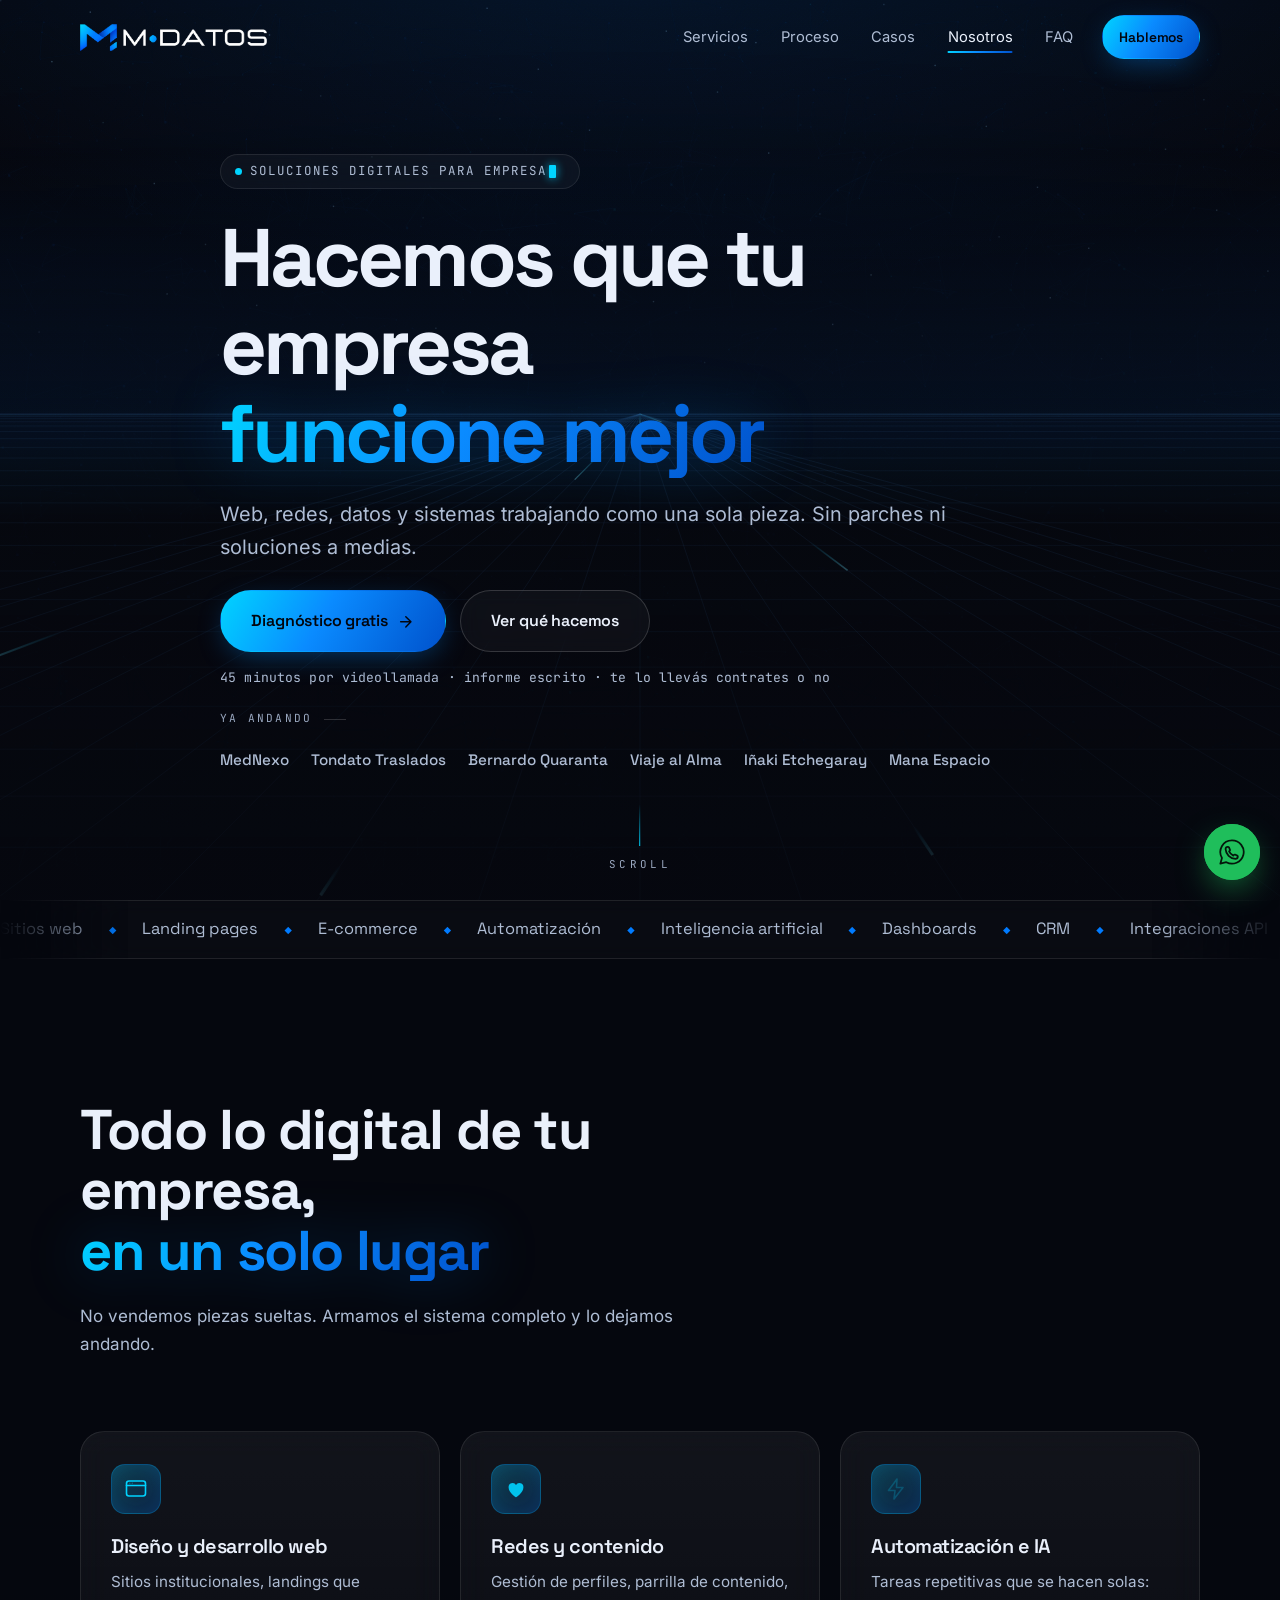
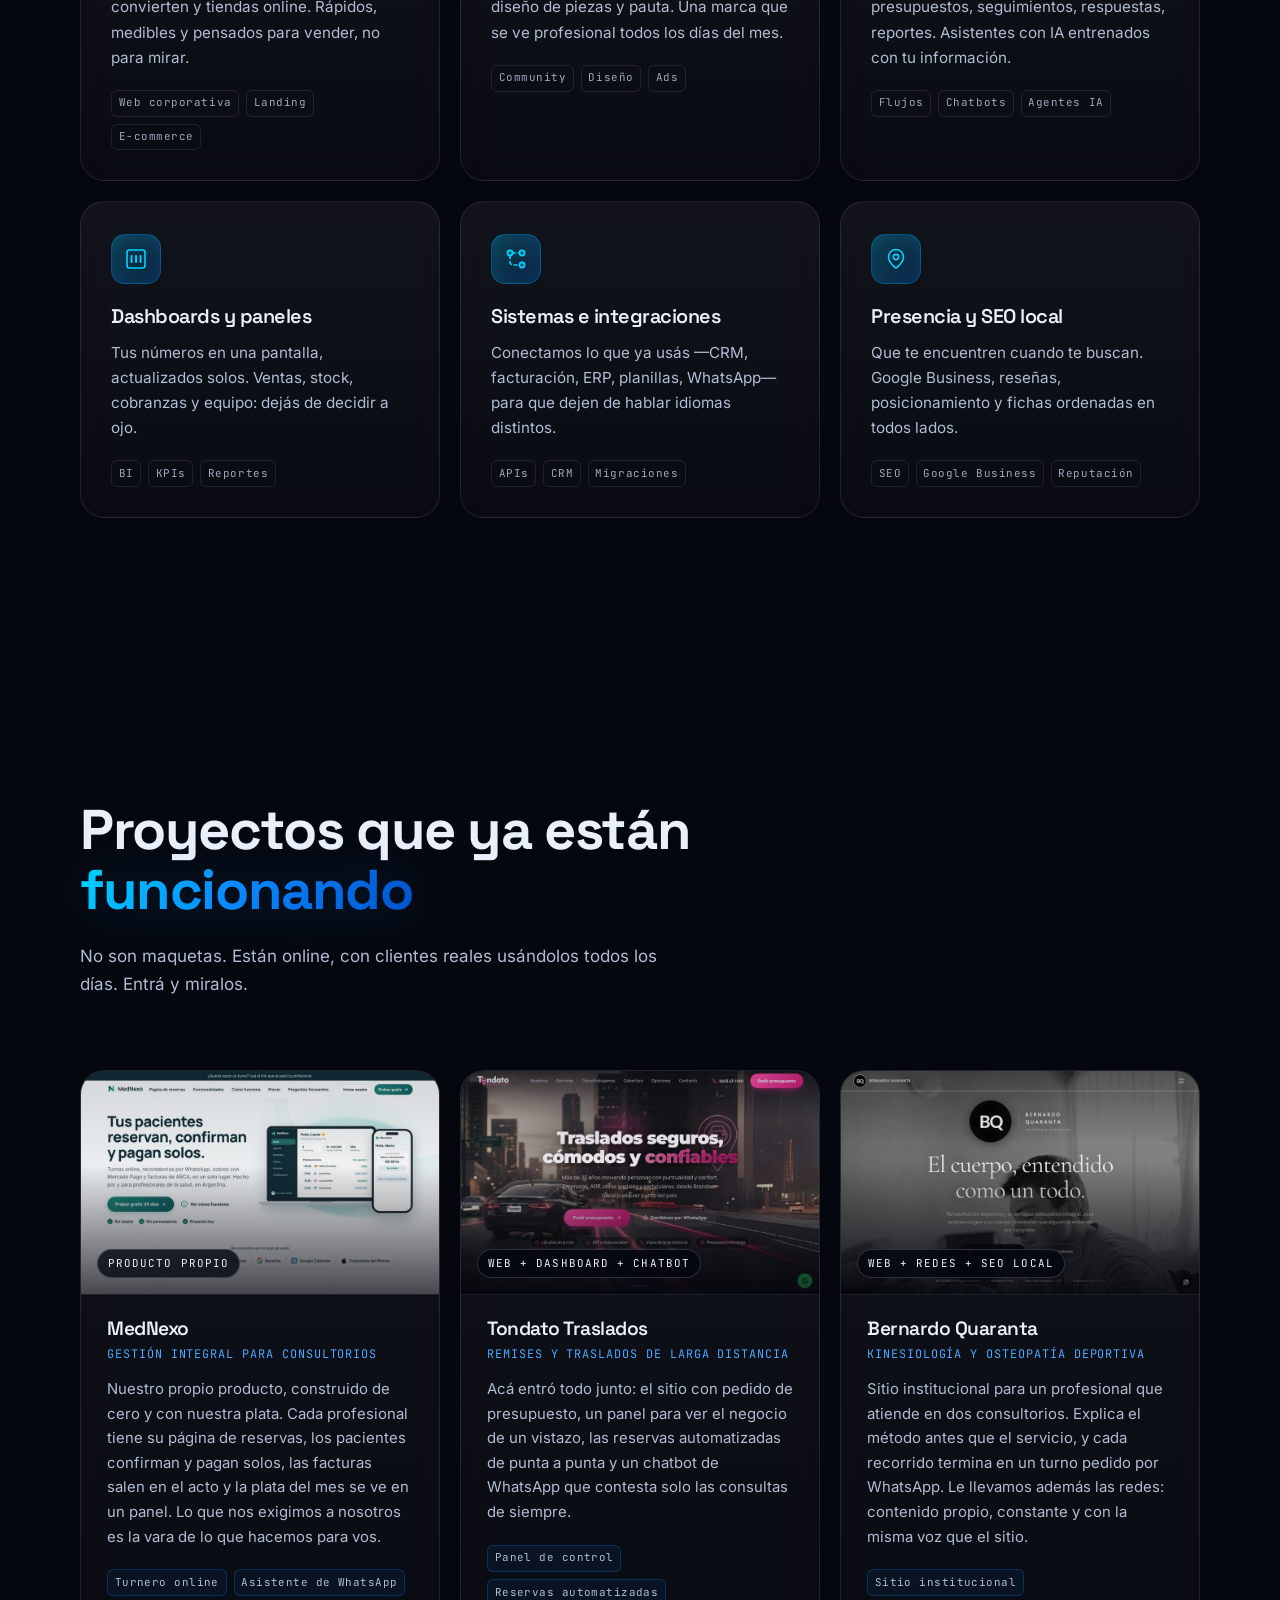
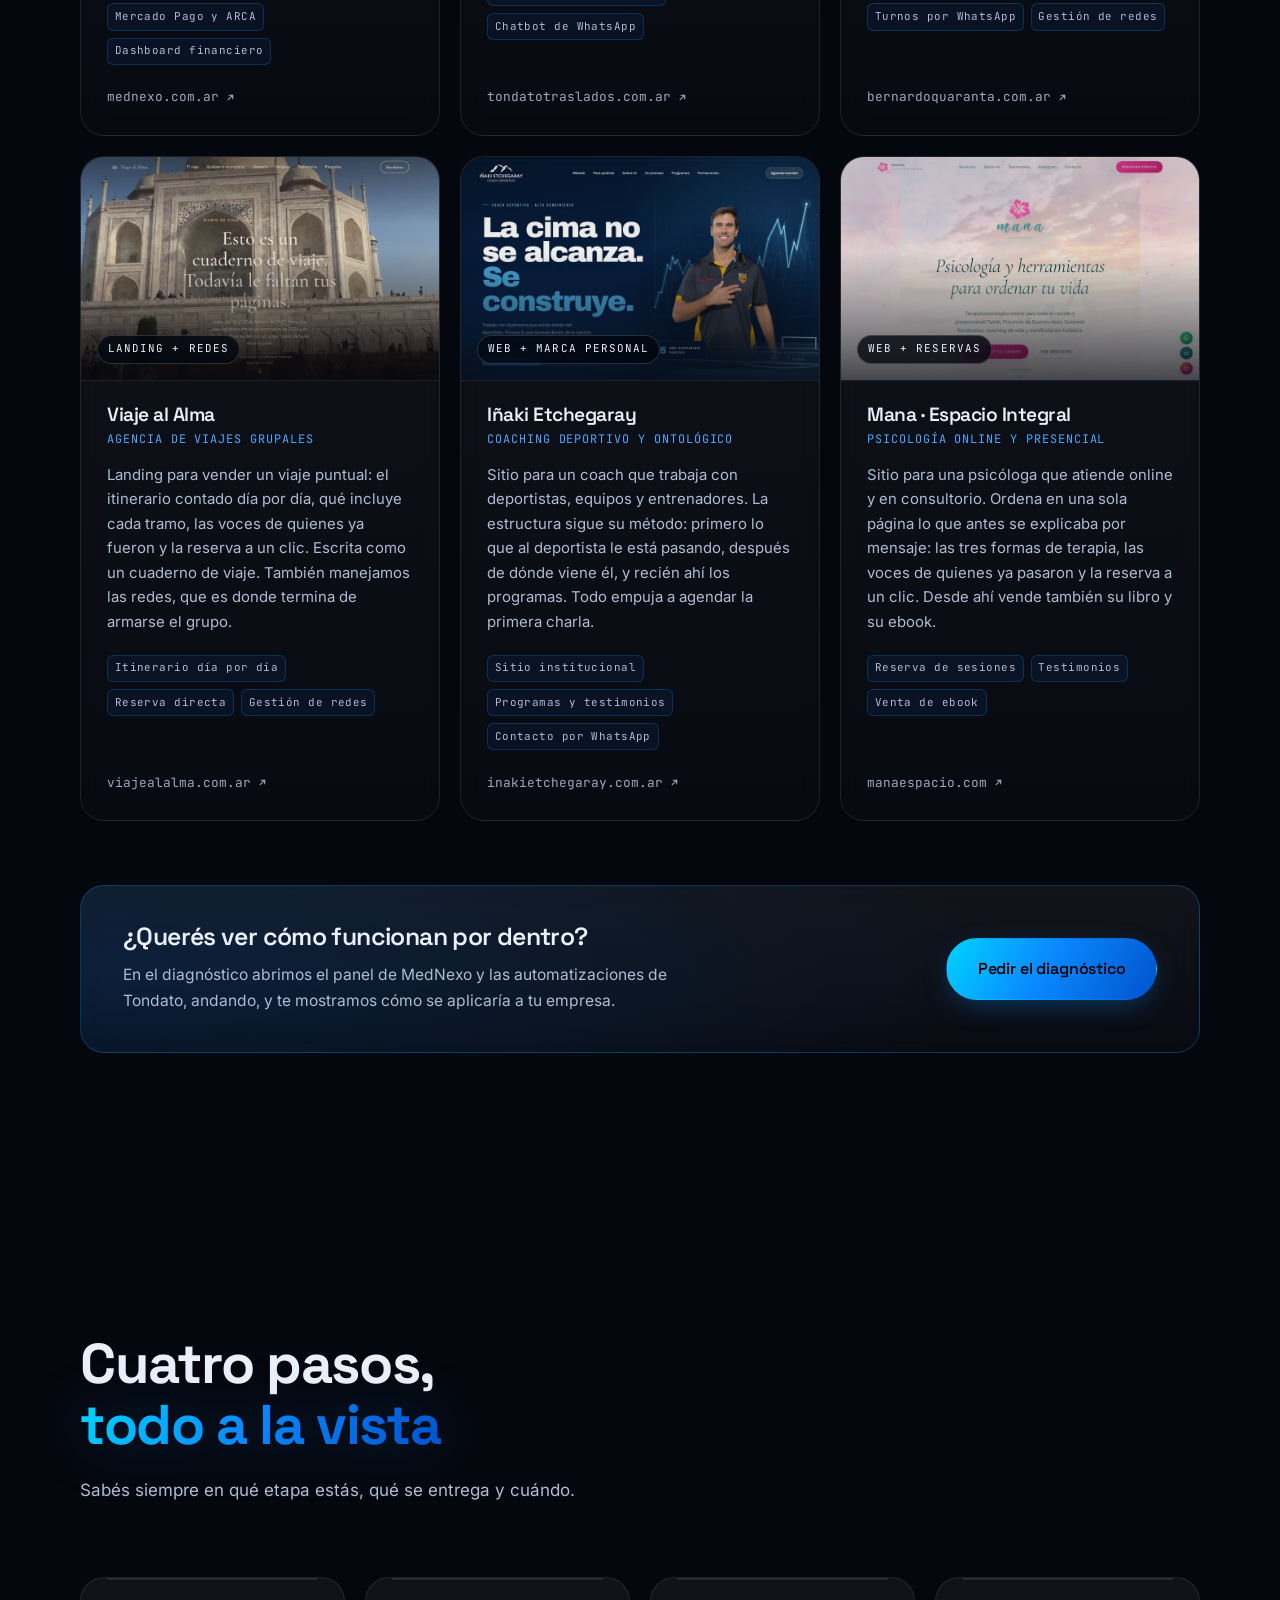
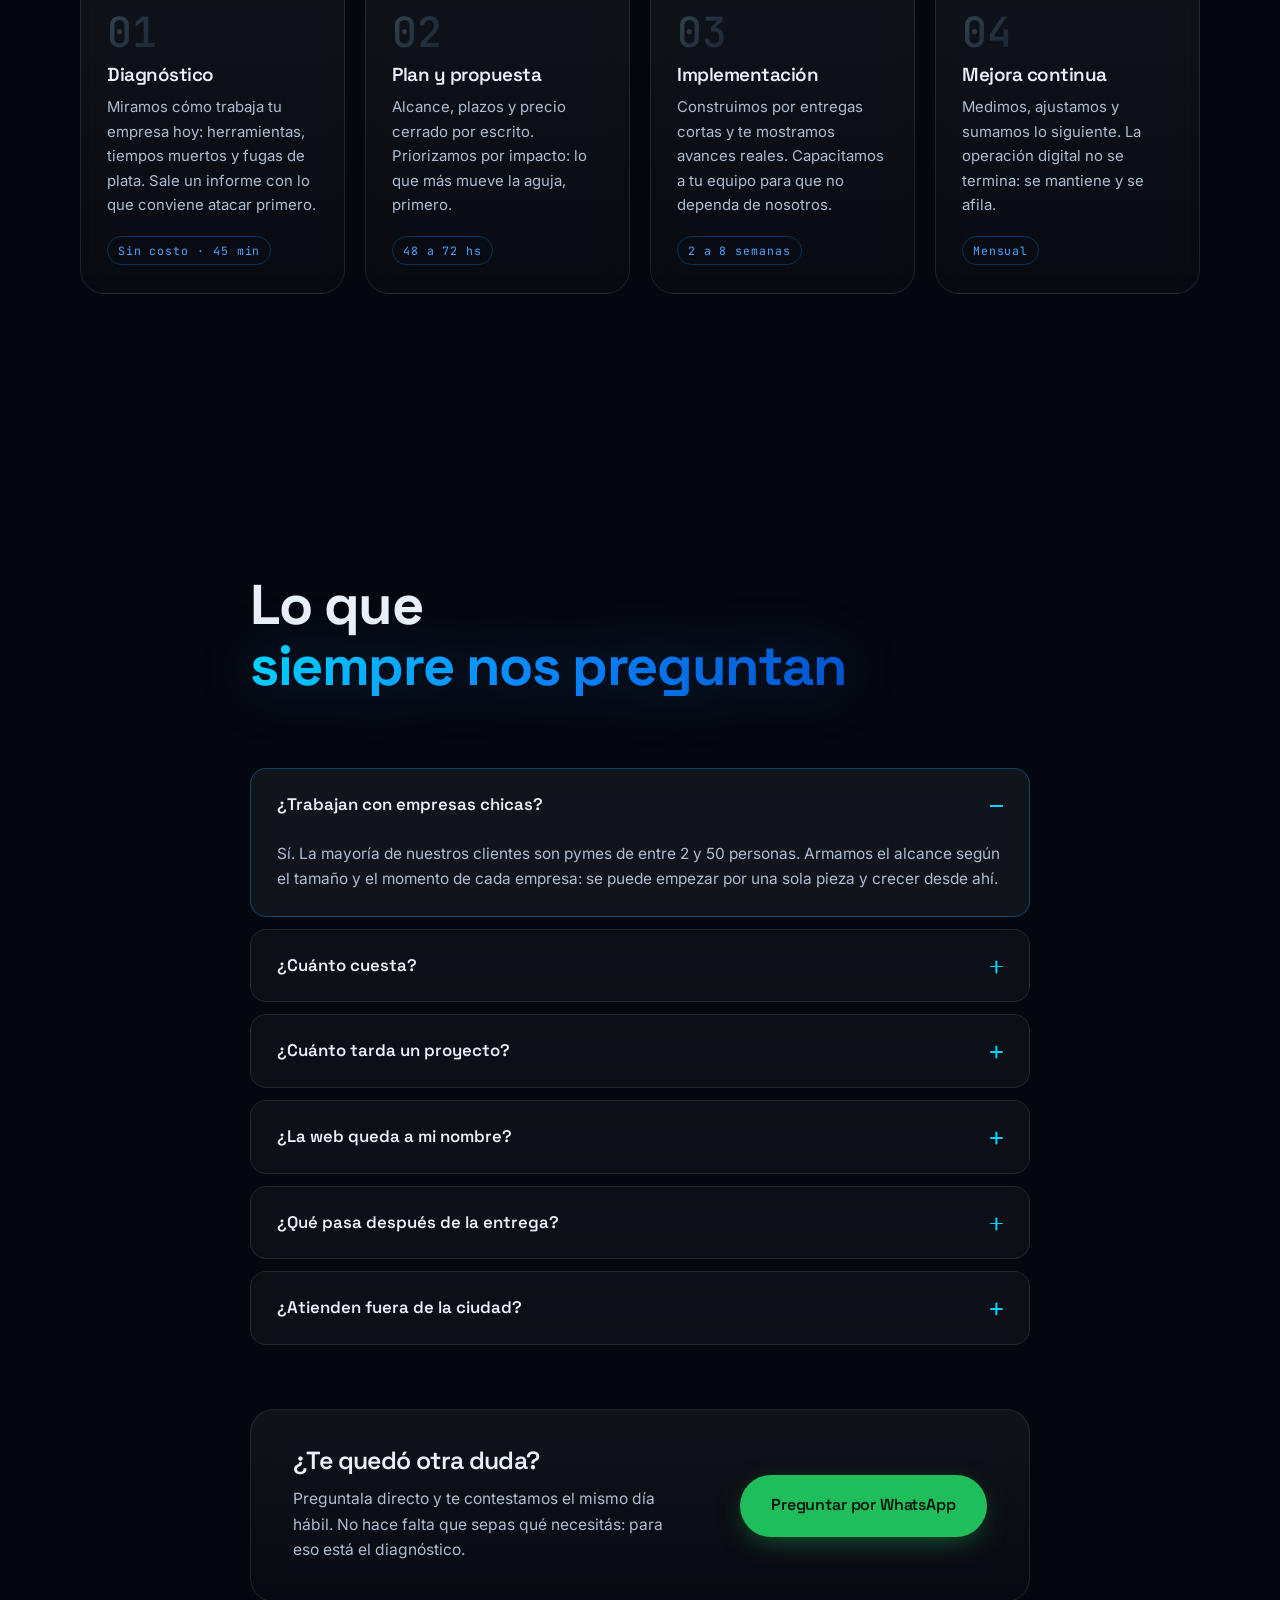
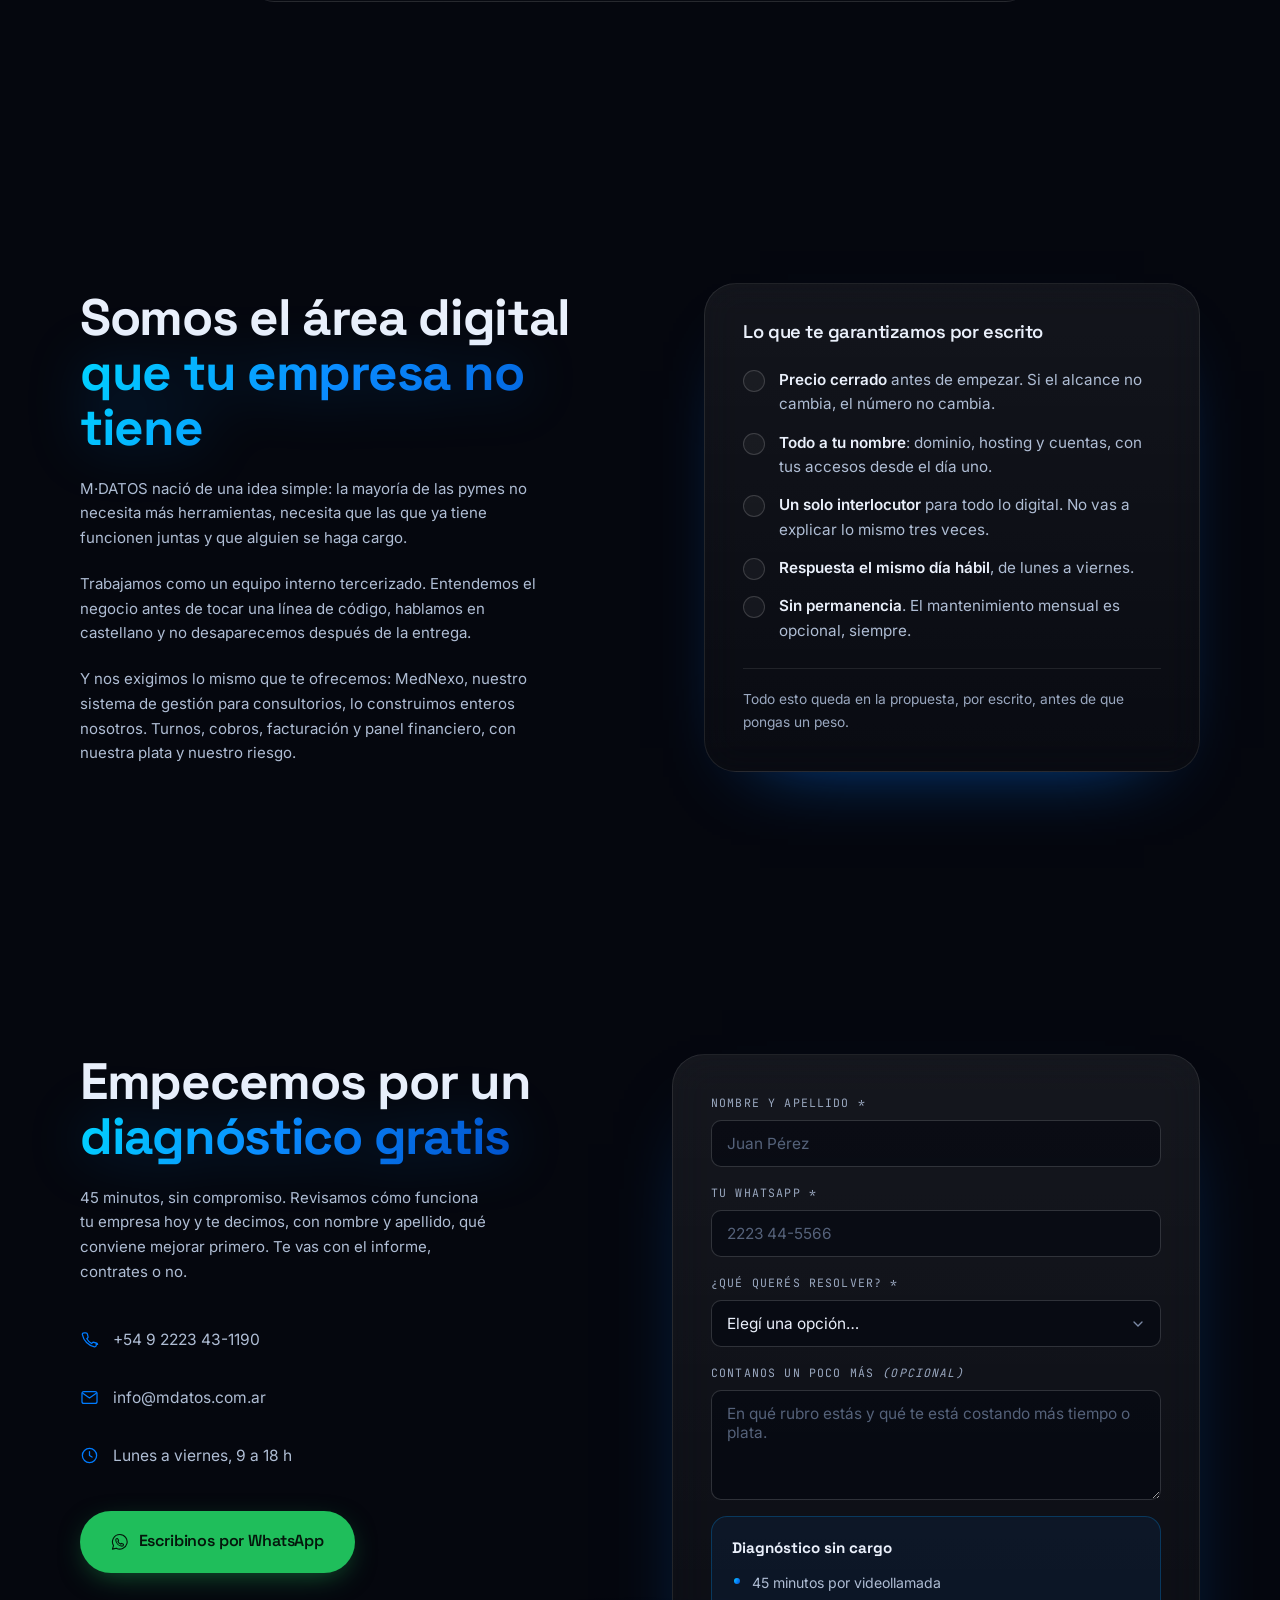
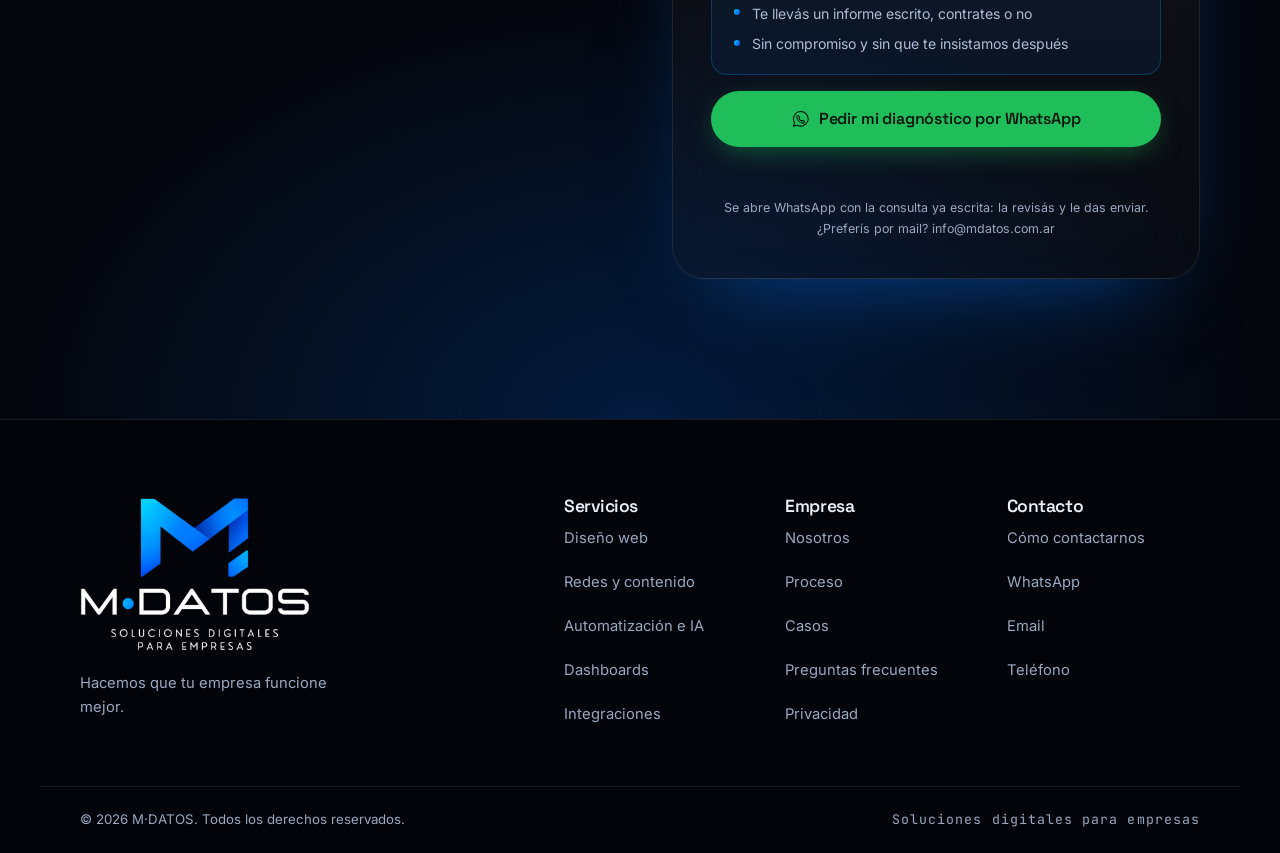
==== commit ff1fb6f7: "Sexto caso: Mana, Espacio Integral - Sitio de un consultorio de psicologia online y presencial. Las " ====
--- a/index.html
+++ b/index.html
@@ -102,6 +102,7 @@
         <li><a href="https://www.bernardoquaranta.com.ar" target="_blank" rel="noopener">Bernardo Quaranta</a></li>
         <li><a href="https://www.viajealalma.com.ar" target="_blank" rel="noopener">Viaje al Alma</a></li>
         <li><a href="https://www.inakietchegaray.com.ar" target="_blank" rel="noopener">Iñaki Etchegaray</a></li>
+        <li><a href="https://manaespacio.com" target="_blank" rel="noopener">Mana Espacio</a></li>
       </ul>
     </div>
   </div>
@@ -297,6 +298,21 @@
           <p>Sitio para un coach que trabaja con deportistas, equipos y entrenadores. La estructura sigue su método: primero lo que al deportista le está pasando, después de dónde viene él, y recién ahí los programas. Todo empuja a agendar la primera charla.</p>
           <ul class="case__facts"><li>Sitio institucional</li><li>Programas y testimonios</li><li>Contacto por WhatsApp</li></ul>
           <a class="case__link" href="https://www.inakietchegaray.com.ar" target="_blank" rel="noopener">inakietchegaray.com.ar <svg viewBox="0 0 24 24" aria-hidden="true"><path d="M7 17 17 7M9 7h8v8"/></svg></a>
+        </div>
+      </article>
+
+      <article class="case reveal" data-delay="3">
+        <a class="case__media" href="https://manaespacio.com" target="_blank" rel="noopener" tabindex="-1" aria-hidden="true">
+          <img src="assets/casos/mana.jpg" alt="Portada de Mana · Espacio Integral, consultorio de psicología online y presencial" width="880" height="550" loading="lazy">
+          <span class="case__tag">Web + Reservas</span>
+          <span class="case__go">Ver el sitio <svg viewBox="0 0 24 24" aria-hidden="true"><path d="M7 17 17 7M9 7h8v8"/></svg></span>
+        </a>
+        <div class="case__body">
+          <h3>Mana · Espacio Integral</h3>
+          <p class="case__kind">Psicología online y presencial</p>
+          <p>Sitio para una psicóloga que atiende online y en consultorio. Ordena en una sola página lo que antes se explicaba por mensaje: las tres formas de terapia, las voces de quienes ya pasaron y la reserva a un clic. Desde ahí vende también su libro y su ebook.</p>
+          <ul class="case__facts"><li>Reserva de sesiones</li><li>Testimonios</li><li>Venta de ebook</li></ul>
+          <a class="case__link" href="https://manaespacio.com" target="_blank" rel="noopener">manaespacio.com <svg viewBox="0 0 24 24" aria-hidden="true"><path d="M7 17 17 7M9 7h8v8"/></svg></a>
         </div>
       </article>
     </div>
--- a/assets/css/style.css
+++ b/assets/css/style.css
@@ -145,7 +145,7 @@
 .burger[aria-expanded="true"] span:nth-child(3){transform:translateY(-5.3px) rotate(-45deg)}
 
 /* ---------- Hero ---------- */
-.hero{scroll-margin-top:90px;min-height:100svh;display:grid;align-items:center;padding:94px 0 60px;position:relative}
+.hero{scroll-margin-top:90px;min-height:100svh;display:grid;align-items:center;padding:90px 0 54px;position:relative}
 .hero__in{max-width:920px}
 .eyebrow{
   display:inline-flex;align-items:center;gap:.7em;font-family:var(--f-mono);font-size:.78rem;
@@ -182,7 +182,7 @@
   color:var(--ink-2);letter-spacing:.01em;
 }
 
-.proof{margin-top:1.7em;display:flex;align-items:baseline;flex-wrap:wrap;gap:10px 16px}
+.proof{margin-top:1.35em;display:flex;align-items:baseline;flex-wrap:wrap;gap:10px 16px}
 .proof__label{
   font-family:var(--f-mono);font-size:.7rem;letter-spacing:.2em;text-transform:uppercase;
   color:var(--muted);flex:none;
@@ -691,6 +691,18 @@
 /* lista de datos de contacto reutilizable */
 .doc .contact__list{margin:1.6em 0 0}
 
+/* En pantallas bajas la tira de seis nombres envuelve y se cae del fold.
+   La restriccion real es el alto, no el ancho. */
+@media (max-height:800px){
+  .hero{padding:72px 0 44px}
+  .hero__sub{margin-top:.85em}
+  .hero__cta{margin-top:1.5em}
+  .hero__terms{margin-top:.9em}
+  .proof{margin-top:1em;gap:8px 14px}
+  .proof__list{gap:0 18px}
+  .proof__list a{font-size:.88rem;min-height:38px}
+}
+
 /* ---------- Responsive ---------- */
 @media (max-width:980px){
   .about,.contact{grid-template-columns:1fr}
